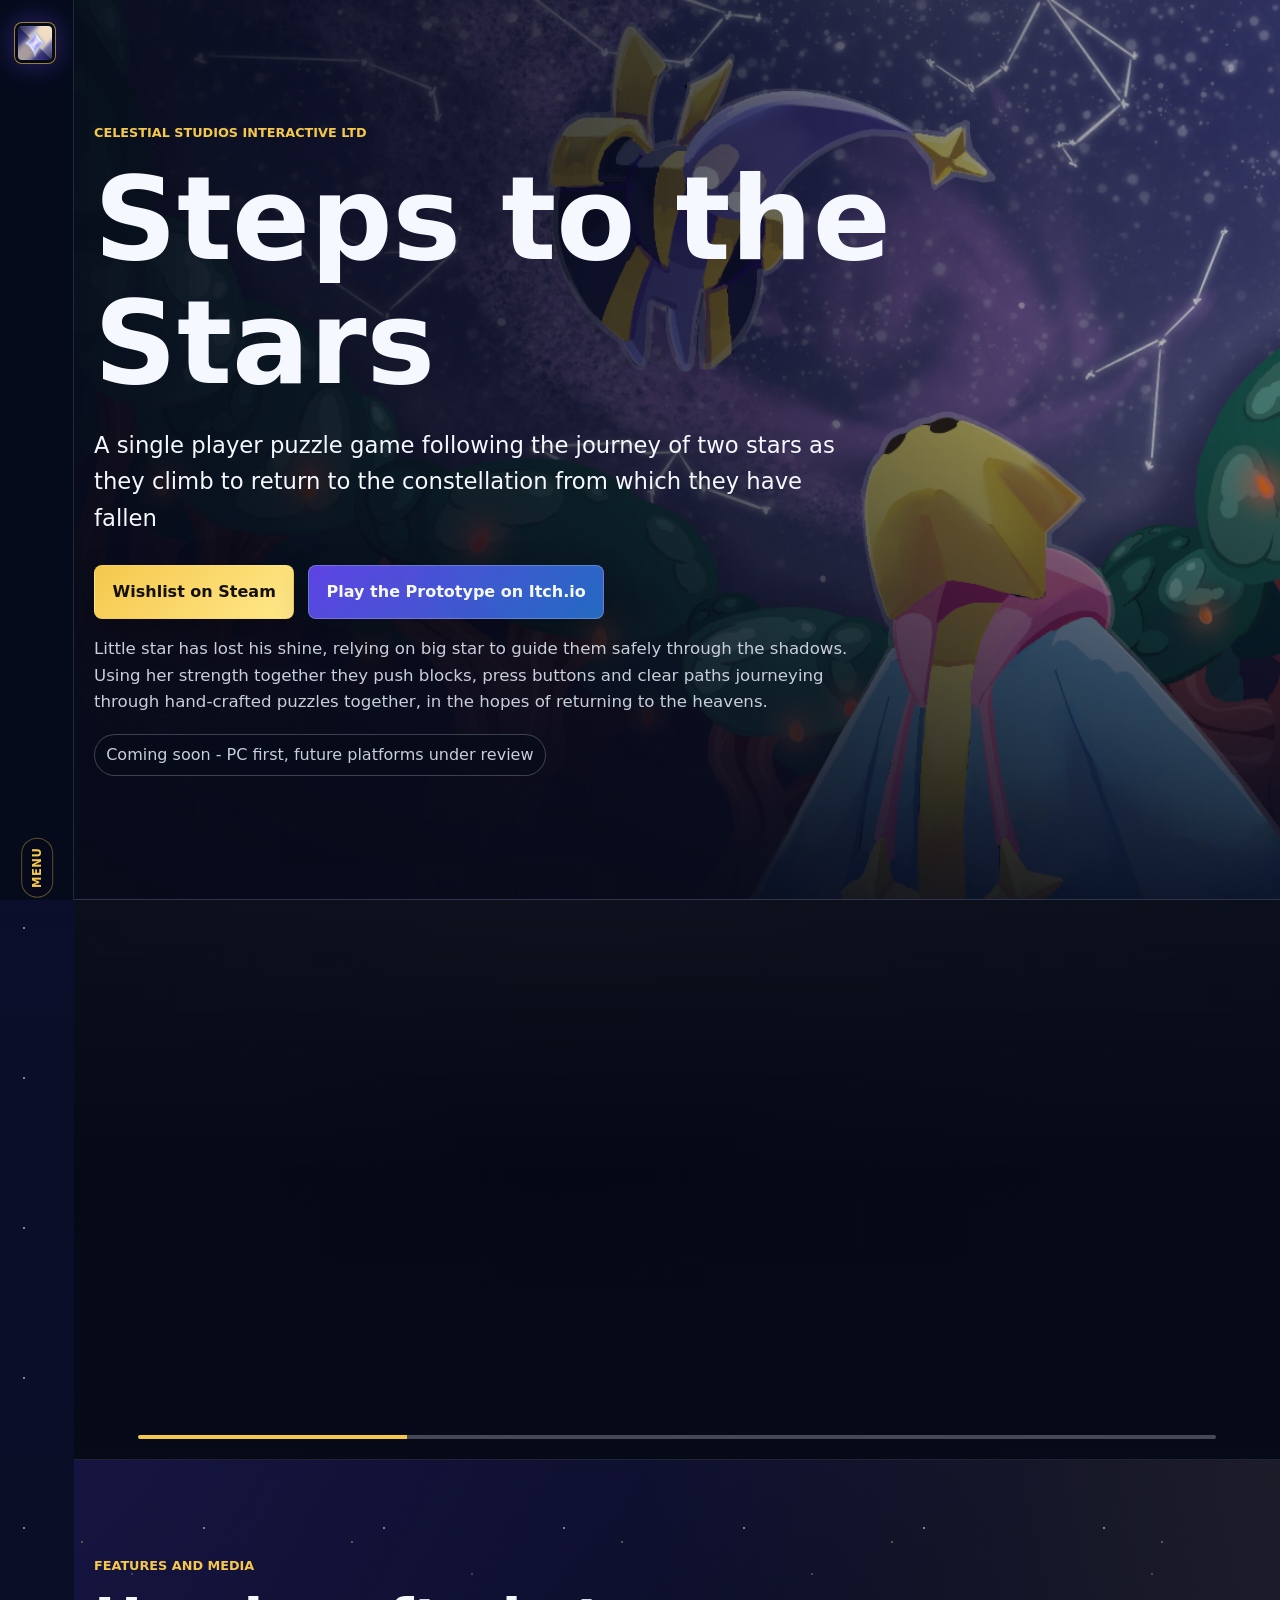
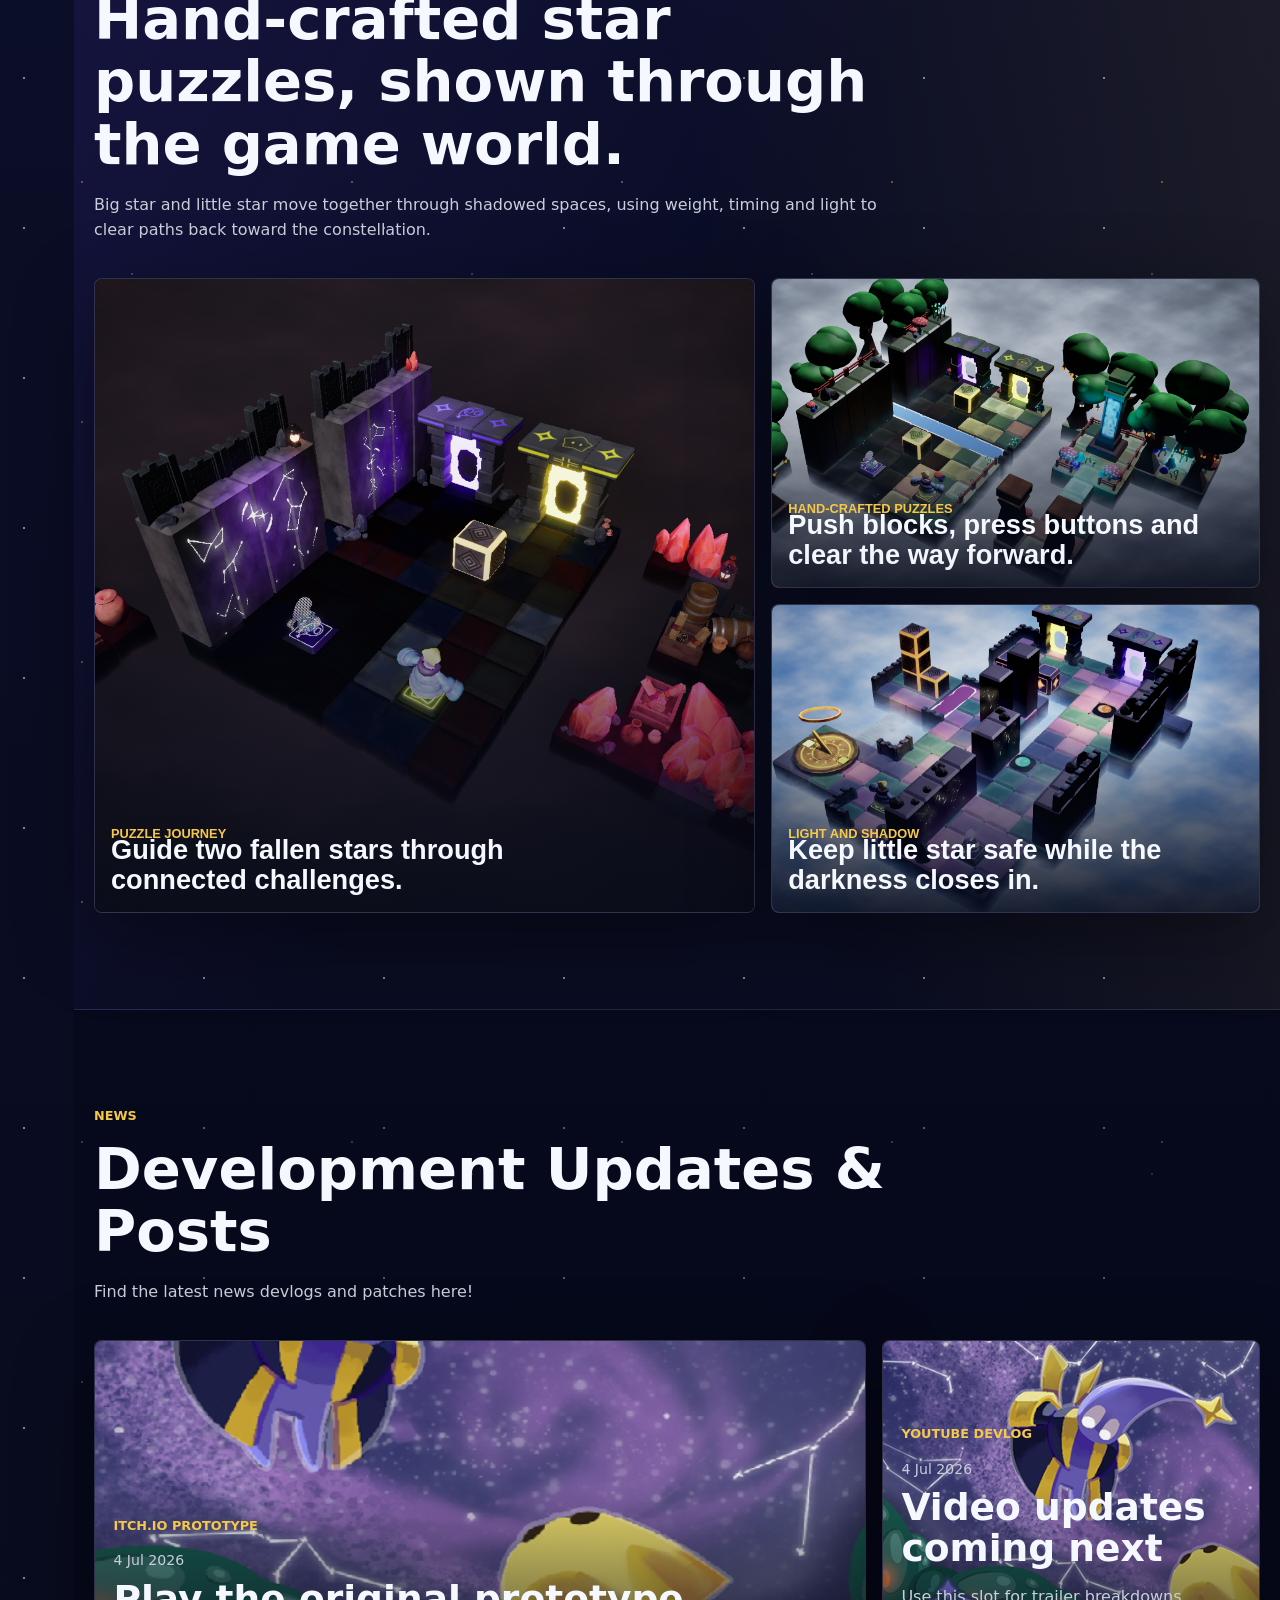
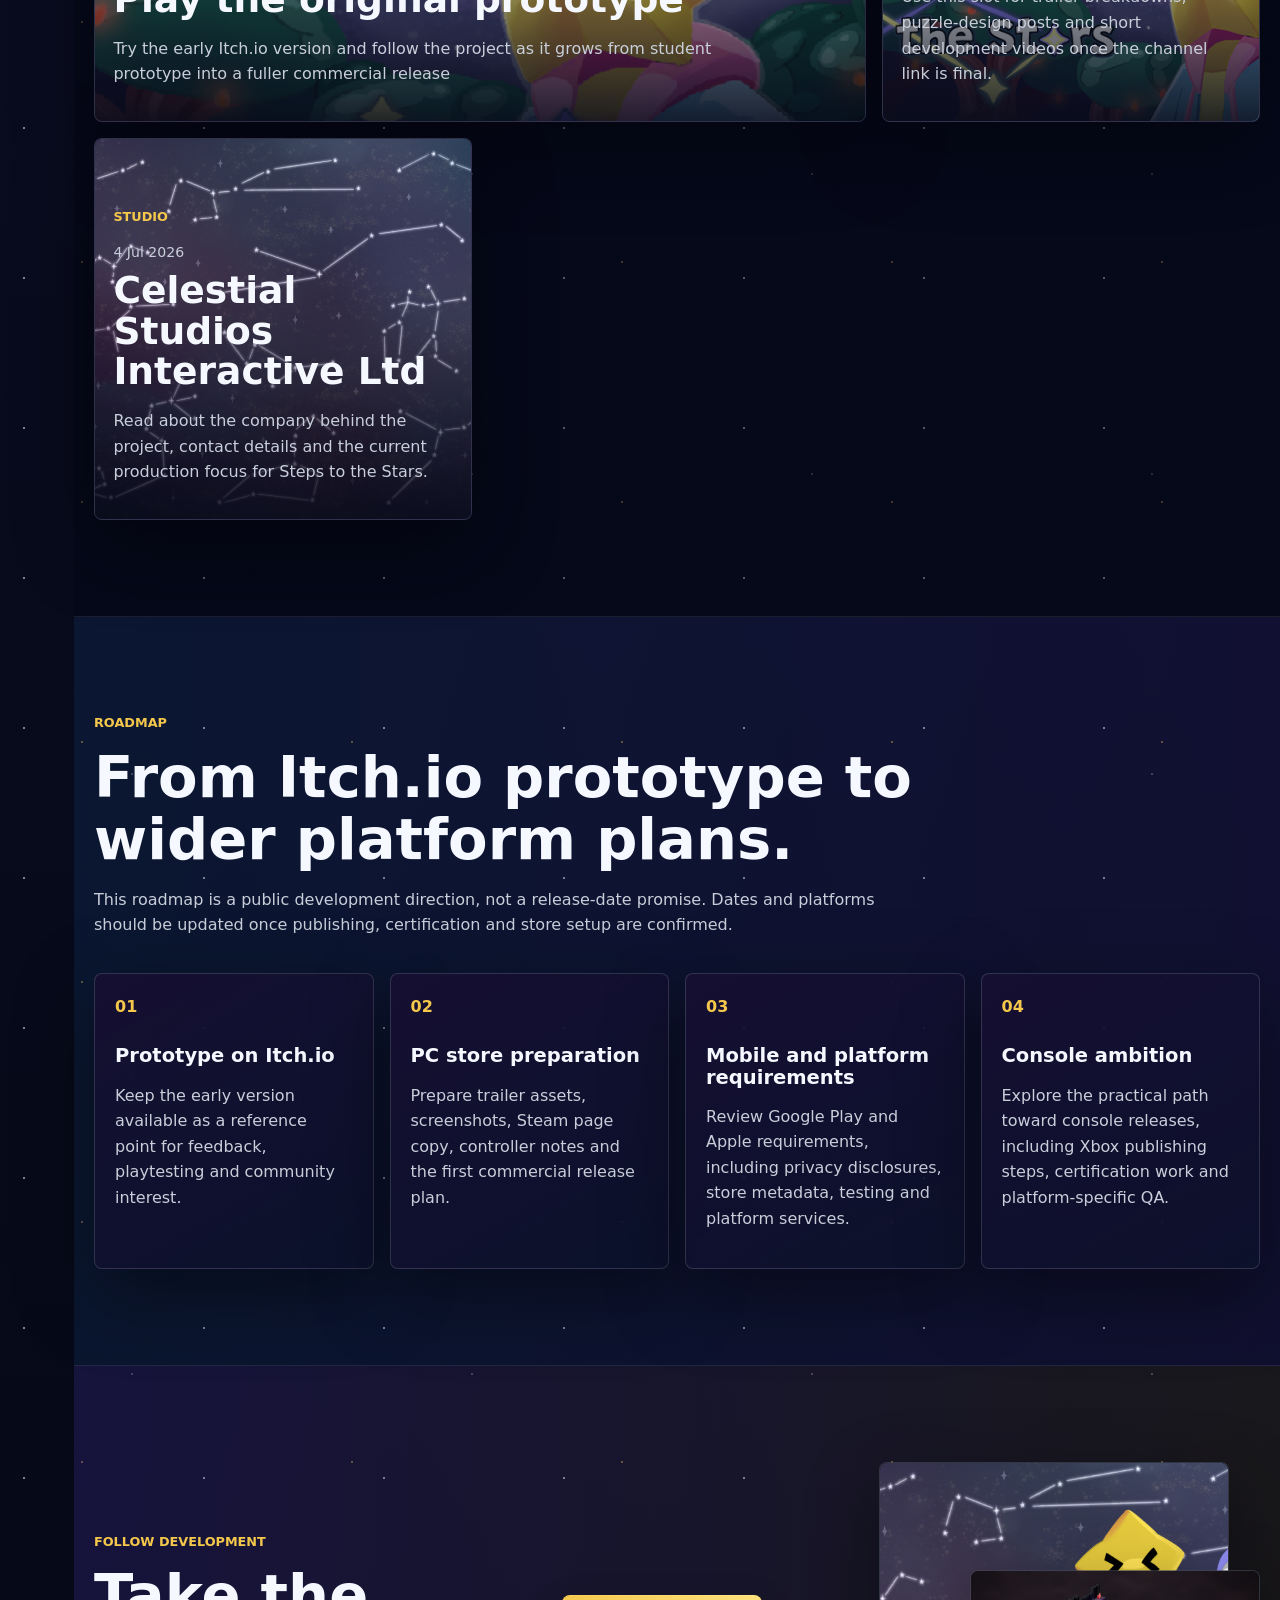
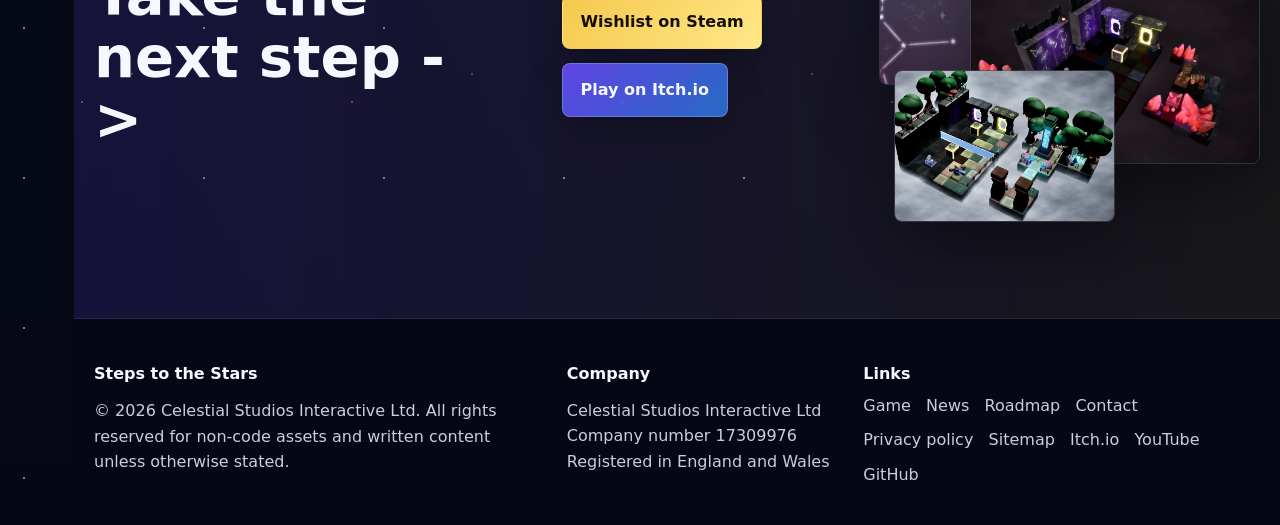
==== index.html @ 22bd2d57 "Add descriptive image alt text" ====
<!doctype html>
<html lang="en-GB">
<head>
  <meta charset="utf-8">
  <meta name="viewport" content="width=device-width, initial-scale=1">
  <title>Steps To The Stars | Official Game Website</title>
  <meta name="description" content="A single player puzzle game following the journey of two stars as they climb to return to the constellation from which they have fallen.">
  <meta name="theme-color" content="#070B1A">
  <meta name="color-scheme" content="dark">
  <meta name="darkreader-lock">
  <link rel="canonical" href="https://steps-to-the-stars.co.uk/">
  <meta property="og:title" content="Steps to the Stars">
  <meta property="og:description" content="A single player puzzle game following the journey of two stars as they climb to return to the constellation from which they have fallen.">
  <meta property="og:type" content="website">
  <meta property="og:url" content="https://steps-to-the-stars.co.uk/">
  <meta property="og:image" content="https://steps-to-the-stars.co.uk/media/Images/Header/Header-no-text.png">
  <meta name="twitter:card" content="summary_large_image">
  <link rel="icon" href="media/Images/Icon/Icon.ico" sizes="any">
  <link rel="apple-touch-icon" href="media/Images/Icon/Icon.png">
  <link rel="preload" as="image" href="media/Images/Header/Header-no-text.png">
  <link rel="stylesheet" href="css/site.css">
  <script type="application/ld+json">
  {
    "@context": "https://schema.org",
    "@type": "VideoGame",
    "name": "Steps to the Stars",
    "url": "https://steps-to-the-stars.co.uk/",
    "image": "https://steps-to-the-stars.co.uk/media/Images/Header/Header-no-text.png",
    "description": "A single player puzzle game following the journey of two stars as they climb to return to the constellation from which they have fallen.",
    "author": {
      "@type": "Organization",
      "name": "Celestial Studios Interactive Ltd",
      "url": "https://steps-to-the-stars.co.uk/studio/"
    },
    "publisher": {
      "@type": "Organization",
      "name": "Celestial Studios Interactive Ltd"
    },
    "applicationCategory": "Game",
    "genre": ["Puzzle", "Adventure"]
  }
  </script>
</head>
<body data-page="home" data-site-root="./">
  <a class="skip-link" href="#main">Skip to content</a>
  <div data-component="navbar"></div>

  <main id="main">
    <section class="hero" id="game" aria-labelledby="hero-title" data-spy-section="Game">
      <video class="hero__video" autoplay muted loop playsinline poster="media/Images/Header/Header-no-text.png" aria-hidden="true">
        <source src="media/Videos/Steps to the Stars Trailer 2.webm" type="video/webm">
        <source src="media/Videos/Steps to the Stars Trailer 2.mp4" type="video/mp4">
      </video>
      <img class="hero__fallback" src="media/Images/Header/Header-no-text.png" alt="Steps to the Stars key art showing two fallen stars climbing through a celestial world.">
      <div class="hero__shade" aria-hidden="true"></div>
      <div class="hero__content">
        <p class="eyebrow">Celestial Studios Interactive Ltd</p>
        <h1 id="hero-title">Steps to the Stars</h1>
        <p class="hero__tagline">A single player puzzle game following the journey of two stars as they climb to return to the constellation from which they have fallen</p>
        <div class="action-row" aria-label="Game platform actions">
          <!-- TODO: Replace with the final Steam store page URL. -->
          <a class="button button--primary" href="https://store.steampowered.com/" rel="noopener">Wishlist on Steam</a>
          <a class="button button--secondary" href="https://zacincz.itch.io/steps-to-the-stars" rel="noopener">Play the Prototype on Itch.io</a>
        </div>
        <p class="hero__description">Little star has lost his shine, relying on big star to guide them safely through the shadows. Using her strength together they push blocks, press buttons and clear paths journeying through hand-crafted puzzles together, in the hopes of returning to the heavens.</p>
        <p class="status-pill">Coming soon - PC first, future platforms under review</p>
      </div>
    </section>

    <section class="wide-carousel" aria-label="Steps to the Stars image carousel">
      <div class="wide-carousel__track" aria-hidden="true">
        <span><img src="media/Images/Header/StepsToThestars_Steam_Banner.png" alt=""></span>
        <span><img src="media/Images/Screenshots/HighresScreenshot00011.png" alt=""></span>
        <span><img src="media/Images/Screenshots/Screenshot 2026-05-12 200040.png" alt=""></span>
        <span><img src="media/Images/Screenshots/Screenshot 2026-05-12 200058.png" alt=""></span>
      </div>
    </section>

    <section class="section section--media" id="features-media" aria-labelledby="features-media-title" data-spy-section="Features and Media">
      <div class="section-inner">
        <div class="section-heading">
          <p class="section-kicker">Features and media</p>
          <h2 id="features-media-title">Hand-crafted star puzzles, shown through the game world.</h2>
          <p>Big star and little star move together through shadowed spaces, using weight, timing and light to clear paths back toward the constellation.</p>
        </div>

        <div class="showcase-grid">
          <button class="showcase-card showcase-card--large gallery-item" type="button" data-full="media/Images/Screenshots/HighresScreenshot00011.png" data-caption="Two stars climbing through a luminous celestial path.">
            <img src="media/Images/Screenshots/HighresScreenshot00011.png" alt="Two stars climbing through a luminous celestial path.">
            <span class="showcase-card__label">Puzzle Journey</span>
            <strong>Guide two fallen stars through connected challenges.</strong>
          </button>
          <button class="showcase-card gallery-item" type="button" data-full="media/Images/Screenshots/Screenshot 2026-05-12 200040.png" data-caption="Hand-crafted puzzle spaces built around blocks, buttons and paths.">
            <img src="media/Images/Screenshots/Screenshot 2026-05-12 200040.png" alt="A celestial puzzle space with platforms and glowing paths.">
            <span class="showcase-card__label">Hand-crafted puzzles</span>
            <strong>Push blocks, press buttons and clear the way forward.</strong>
          </button>
          <button class="showcase-card showcase-card--silver gallery-item" type="button" data-full="media/Images/Screenshots/Screenshot 2026-05-12 200058.png" data-caption="A quiet story of light, shadow and returning home.">
            <img src="media/Images/Screenshots/Screenshot 2026-05-12 200058.png" alt="A silver-blue path leading toward a distant constellation.">
            <span class="showcase-card__label">Light and shadow</span>
            <strong>Keep little star safe while the darkness closes in.</strong>
          </button>
        </div>
      </div>
    </section>

    <section class="section section--news" id="news" aria-labelledby="news-title" data-spy-section="News">
      <div class="section-inner">
        <div class="section-heading">
          <p class="section-kicker">News</p>
          <h2 id="news-title">Development Updates & Posts</h2>
          <p>Find the latest news devlogs and patches here!</p>
        </div>
        <div class="news-grid">
          <article class="news-card news-card--featured">
            <a href="https://zacincz.itch.io/steps-to-the-stars" rel="noopener">
              <img src="media/Images/Vertical/StepsToTheStars_Thumbnail_Bigger.png" alt="Steps to the Stars thumbnail artwork.">
              <span class="news-card__meta">Itch.io Prototype</span>
              <time datetime="2026-07-04">4 Jul 2026</time>
              <h3>Play the original prototype</h3>
              <p>Try the early Itch.io version and follow the project as it grows from student prototype into a fuller commercial release</p>
            </a>
          </article>
          <article class="news-card">
            <!-- TODO: Replace with the final YouTube devlog or channel URL. -->
            <a href="https://www.youtube.com/results?search_query=Steps+to+the+Stars+devlog" rel="noopener">
              <img src="media/Images/Header/StepsToThestars_Steam_Header.png" alt="Steps to the Stars header artwork for a YouTube development update.">
              <span class="news-card__meta">YouTube Devlog</span>
              <time datetime="2026-07-04">4 Jul 2026</time>
              <h3>Video updates coming next</h3>
              <p>Use this slot for trailer breakdowns, puzzle-design posts and short development videos once the channel link is final.</p>
            </a>
          </article>
          <article class="news-card">
            <a href="studio/" rel="noopener">
              <img src="media/Images/Background/Space Background With Stars.png" alt="Celestial background artwork for a studio update.">
              <span class="news-card__meta">Studio</span>
              <time datetime="2026-07-04">4 Jul 2026</time>
              <h3>Celestial Studios Interactive Ltd</h3>
              <p>Read about the company behind the project, contact details and the current production focus for Steps to the Stars.</p>
            </a>
          </article>
        </div>
      </div>
    </section>

    <section class="section section--roadmap" id="roadmap" aria-labelledby="roadmap-title" data-spy-section="Roadmap">
      <div class="section-inner">
        <div class="section-heading">
          <p class="section-kicker">Roadmap</p>
          <h2 id="roadmap-title">From Itch.io prototype to wider platform plans.</h2>
          <p>This roadmap is a public development direction, not a release-date promise. Dates and platforms should be updated once publishing, certification and store setup are confirmed.</p>
        </div>
        <ol class="roadmap">
          <li>
            <span class="roadmap__step">01</span>
            <h3>Prototype on Itch.io</h3>
            <p>Keep the early version available as a reference point for feedback, playtesting and community interest.</p>
          </li>
          <li>
            <span class="roadmap__step">02</span>
            <h3>PC store preparation</h3>
            <p>Prepare trailer assets, screenshots, Steam page copy, controller notes and the first commercial release plan.</p>
          </li>
          <li>
            <span class="roadmap__step">03</span>
            <h3>Mobile and platform requirements</h3>
            <p>Review Google Play and Apple requirements, including privacy disclosures, store metadata, testing and platform services.</p>
          </li>
          <li>
            <span class="roadmap__step">04</span>
            <h3>Console ambition</h3>
            <p>Explore the practical path toward console releases, including Xbox publishing steps, certification work and platform-specific QA.</p>
          </li>
        </ol>
      </div>
    </section>

    <section class="section final-cta" id="follow" aria-labelledby="cta-title" data-spy-section="Follow">
      <div class="section-inner final-cta__inner">
        <div>
          <p class="section-kicker">Follow development</p>
          <h2 id="cta-title">Take the next step -></h2>
        </div>
        <div class="action-row">
          <!-- TODO: Replace with final Steam URL. -->
          <a class="button button--primary" href="https://store.steampowered.com/" rel="noopener">Wishlist on Steam</a>
          <a class="button button--secondary" href="https://zacincz.itch.io/steps-to-the-stars" rel="noopener">Play on Itch.io</a>
        </div>
        <div class="follow-float-gallery" aria-hidden="true">
          <span><img src="media/Images/Header/StepsToThestars_Steam_Banner.png" alt=""></span>
          <span><img src="media/Images/Screenshots/HighresScreenshot00011.png" alt=""></span>
          <span><img src="media/Images/Screenshots/Screenshot 2026-05-12 200040.png" alt=""></span>
        </div>
      </div>
    </section>
  </main>

  <dialog class="lightbox" id="media-lightbox" aria-labelledby="lightbox-title">
    <button class="lightbox__close" type="button" aria-label="Close media preview">Close</button>
    <img src="media/Images/Screenshots/HighresScreenshot00011.png" alt="Steps to the Stars media preview." id="lightbox-image">
    <p id="lightbox-title"></p>
  </dialog>

  <div data-component="footer"></div>
  <script src="js/navbar-loader.js" defer></script>
  <script src="js/site.js" defer></script>
</body>
</html>
---- css/site.css ----
:root {
  --space: #070B1A;
  --indigo: #171033;
  --purple: #6C4BFF;
  --blue: #2D8CFF;
  --gold: #F5C84C;
  --silver: #C8CEDA;
  --white: #F6F8FF;
  --muted: #AAB4CE;
  --panel: rgba(13, 18, 42, 0.88);
  --panel-strong: rgba(21, 16, 51, 0.96);
  --line: rgba(200, 206, 218, 0.2);
  --shadow: 0 24px 80px rgba(0, 0, 0, 0.42);
  --max-width: 1180px;
  --nav-width: 74px;
  --nav-expanded-width: 236px;
  --nav-height: 72px;
}

* {
  box-sizing: border-box;
}

html {
  color-scheme: dark;
  scroll-behavior: smooth;
  scroll-padding-top: 32px;
}

body {
  margin: 0;
  min-width: 320px;
  background:
    radial-gradient(circle at 24px 28px, rgba(246, 248, 255, 0.5) 0 1px, transparent 1.4px) 0 0 / 180px 150px,
    radial-gradient(circle at 82px 102px, rgba(245, 200, 76, 0.38) 0 1px, transparent 1.5px) 0 0 / 270px 240px,
    radial-gradient(circle at 132px 74px, rgba(200, 206, 218, 0.28) 0 1px, transparent 1.4px) 0 0 / 340px 300px,
    linear-gradient(180deg, #0B0F2F 0%, #0A0D22 46%, #050814 100%);
  color: var(--white);
  font-family: system-ui, -apple-system, BlinkMacSystemFont, "Segoe UI", sans-serif;
  line-height: 1.6;
  overflow-x: hidden;
}

body::before {
  content: "";
  position: fixed;
  inset: 0;
  pointer-events: none;
  background:
    radial-gradient(circle at 12% 16%, rgba(246, 248, 255, 0.34) 0 1px, transparent 1.6px),
    radial-gradient(circle at 31% 37%, rgba(245, 200, 76, 0.24) 0 1px, transparent 1.6px),
    radial-gradient(circle at 58% 24%, rgba(200, 206, 218, 0.28) 0 1px, transparent 1.7px),
    radial-gradient(circle at 84% 18%, rgba(246, 248, 255, 0.25) 0 1px, transparent 1.6px),
    radial-gradient(circle at 18% 72%, rgba(200, 206, 218, 0.22) 0 1px, transparent 1.6px),
    radial-gradient(circle at 72% 78%, rgba(245, 200, 76, 0.2) 0 1px, transparent 1.6px);
  opacity: 0.9;
  z-index: -2;
}

img,
video {
  max-width: 100%;
  display: block;
}

a {
  color: inherit;
}

a:hover {
  color: var(--gold);
}

:focus-visible {
  outline: 3px solid var(--gold);
  outline-offset: 4px;
}

.visually-hidden {
  position: absolute;
  width: 1px;
  height: 1px;
  padding: 0;
  margin: -1px;
  overflow: hidden;
  clip: rect(0, 0, 0, 0);
  white-space: nowrap;
  border: 0;
}

.skip-link {
  position: fixed;
  top: 12px;
  left: 12px;
  z-index: 1000;
  padding: 0.75rem 1rem;
  background: var(--gold);
  color: #161007;
  border-radius: 6px;
  font-weight: 800;
  transform: translateY(-140%);
}

.skip-link:focus {
  transform: translateY(0);
}

main,
.site-footer {
  margin-left: var(--nav-width);
}

.section-inner {
  width: min(100% - 40px, var(--max-width));
  margin: 0 auto;
}

.site-header {
  position: fixed;
  inset: 0 auto 0 0;
  z-index: 900;
  width: var(--nav-width);
  border-right: 1px solid rgba(200, 206, 218, 0.15);
  background: rgba(7, 11, 26, 0.84);
  backdrop-filter: blur(18px);
  overflow: hidden;
  transition: width 220ms ease, background 220ms ease, box-shadow 220ms ease;
}

.site-header:hover,
.site-header:focus-within {
  width: var(--nav-expanded-width);
  background: rgba(7, 11, 26, 0.94);
  box-shadow: 18px 0 70px rgba(0, 0, 0, 0.32);
}

.site-header::after {
  content: "Menu";
  position: absolute;
  left: 50%;
  bottom: 1rem;
  padding: 0.35rem 0.55rem;
  border: 1px solid rgba(245, 200, 76, 0.36);
  border-radius: 999px;
  color: var(--gold);
  background: rgba(7, 11, 26, 0.7);
  font-size: 0.72rem;
  font-weight: 850;
  letter-spacing: 0.04em;
  text-transform: uppercase;
  transform: translateX(-50%) rotate(-90deg);
  transform-origin: center;
  transition: opacity 160ms ease;
}

.site-header:hover::after,
.site-header:focus-within::after {
  opacity: 0;
}

.nav-shell {
  min-height: 100%;
  padding: 1.15rem 0.9rem;
  display: flex;
  flex-direction: column;
  gap: 1.4rem;
}

.brand {
  display: inline-flex;
  align-items: center;
  gap: 0.7rem;
  width: calc(var(--nav-expanded-width) - 1.8rem);
  color: var(--white);
  text-decoration: none;
}

.brand:hover {
  color: var(--white);
}

.brand strong,
.footer-brand {
  display: block;
  font-size: 1rem;
  line-height: 1.1;
}

.brand small {
  display: block;
  color: var(--silver);
  font-size: 0.76rem;
  line-height: 1.2;
}

.brand > span {
  opacity: 0;
  transform: translateX(-6px);
  transition: opacity 180ms ease, transform 180ms ease;
}

.site-header:hover .brand > span,
.site-header:focus-within .brand > span {
  opacity: 1;
  transform: translateX(0);
}

.brand-mark {
  width: 42px;
  height: 42px;
  flex: 0 0 auto;
  padding: 3px;
  border: 1px solid rgba(245, 200, 76, 0.62);
  border-radius: 8px;
  object-fit: contain;
  background: rgba(7, 11, 26, 0.64);
  box-shadow: 0 0 26px rgba(108, 75, 255, 0.38);
}
.nav-panel {
  flex: 1;
  display: flex;
  flex-direction: column;
  justify-content: space-between;
  gap: 1.2rem;
  width: calc(var(--nav-expanded-width) - 1.8rem);
  opacity: 0;
  pointer-events: none;
  transform: translateX(-8px);
  transition: opacity 180ms ease, transform 180ms ease;
}

.site-header:hover .nav-panel,
.site-header:focus-within .nav-panel {
  opacity: 1;
  pointer-events: auto;
  transform: translateX(0);
}

.nav-links,
.footer-links {
  list-style: none;
  padding: 0;
  margin: 0;
}

.nav-links {
  display: grid;
  gap: 0.25rem;
}

.nav-links a,
.social-link {
  display: inline-flex;
  align-items: center;
  min-height: 40px;
  color: var(--silver);
  text-decoration: none;
  border: 1px solid transparent;
  border-radius: 8px;
}

.nav-links a {
  width: 100%;
  justify-content: flex-start;
  padding: 0.55rem 0.65rem;
  font-size: 0.92rem;
}

.nav-links a:hover,
.nav-links a[aria-current="page"],
.nav-links a[aria-current="location"] {
  color: var(--white);
  border-color: rgba(245, 200, 76, 0.34);
  background: rgba(245, 200, 76, 0.08);
}

.social-links {
  display: grid;
  gap: 0.45rem;
}

.social-link {
  width: 100%;
  min-height: 38px;
  padding: 0.48rem 0.65rem;
  justify-content: center;
  font-size: 0.82rem;
  font-weight: 800;
  letter-spacing: 0.02em;
  background: rgba(200, 206, 218, 0.08);
}

.social-link:hover {
  color: #161007;
  background: var(--gold);
}

.nav-toggle {
  display: none;
  margin-left: auto;
  width: 44px;
  height: 44px;
  border: 1px solid rgba(200, 206, 218, 0.22);
  border-radius: 8px;
  background: rgba(200, 206, 218, 0.08);
  color: var(--white);
}

.nav-toggle__bar {
  display: block;
  width: 20px;
  height: 2px;
  margin: 4px auto;
  background: currentColor;
}

.hero {
  position: relative;
  min-height: 100svh;
  display: grid;
  align-items: center;
  padding: 80px 0;
  overflow: hidden;
  border-bottom: 1px solid var(--line);
}

.hero__video,
.hero__fallback,
.hero__shade {
  position: absolute;
  inset: 0;
  width: 100%;
  height: 100%;
}

.hero__video,
.hero__fallback {
  object-fit: cover;
  object-position: center;
}

.hero__video {
  z-index: -3;
}

.hero__fallback {
  z-index: -4;
  transition: opacity 240ms ease;
}

.hero__video.is-unavailable {
  display: none;
}

.hero__video.is-ready + .hero__fallback {
  opacity: 0;
}

.hero__video.is-unavailable + .hero__fallback {
  z-index: -3;
}

.hero__shade {
  z-index: -1;
  background:
    linear-gradient(90deg, rgba(7, 11, 26, 0.94) 0%, rgba(7, 11, 26, 0.72) 45%, rgba(7, 11, 26, 0.22) 100%),
    linear-gradient(0deg, rgba(7, 11, 26, 0.84), transparent 52%);
}

.wide-carousel {
  position: relative;
  height: clamp(260px, 48vw, 560px);
  overflow: hidden;
  border-bottom: 1px solid rgba(200, 206, 218, 0.14);
  background: #050814;
}

.wide-carousel__track,
.wide-carousel__track span,
.wide-carousel__track img {
  position: absolute;
  inset: 0;
  width: 100%;
  height: 100%;
}

.wide-carousel__track span {
  opacity: 0;
  transform: scale(1.04);
  animation: galleryRotate 24s ease-in-out infinite;
}

.wide-carousel__track span:nth-child(1) {
  animation-delay: 0s;
}

.wide-carousel__track span:nth-child(2) {
  animation-delay: -6s;
}

.wide-carousel__track span:nth-child(3) {
  animation-delay: -12s;
}

.wide-carousel__track span:nth-child(4) {
  animation-delay: -18s;
}

.wide-carousel__track img {
  object-fit: cover;
}

.wide-carousel__track::before,
.wide-carousel__track::after {
  content: "";
  position: absolute;
  pointer-events: none;
  z-index: 2;
}

.wide-carousel__track::before {
  inset: 0;
  background:
    linear-gradient(90deg, rgba(7, 11, 26, 0.42), transparent 40%, rgba(7, 11, 26, 0.36)),
    linear-gradient(0deg, rgba(7, 11, 26, 0.6), transparent 50%, rgba(246, 248, 255, 0.04));
}

.wide-carousel__track::after {
  left: clamp(1rem, 5vw, 4rem);
  right: clamp(1rem, 5vw, 4rem);
  bottom: 1.25rem;
  height: 4px;
  border-radius: 999px;
  background:
    linear-gradient(90deg, var(--gold) 0 25%, rgba(200, 206, 218, 0.32) 25% 100%);
  animation: galleryProgress 24s steps(4, end) infinite;
}

@keyframes galleryRotate {
  0% {
    opacity: 0;
    transform: scale(1.04);
  }

  8%,
  25% {
    opacity: 0.82;
    transform: scale(1);
  }

  33%,
  100% {
    opacity: 0;
    transform: scale(1.04);
  }
}

@keyframes galleryProgress {
  0% {
    background: linear-gradient(90deg, var(--gold) 0 25%, rgba(200, 206, 218, 0.32) 25% 100%);
  }

  25% {
    background: linear-gradient(90deg, rgba(200, 206, 218, 0.32) 0 25%, var(--gold) 25% 50%, rgba(200, 206, 218, 0.32) 50% 100%);
  }

  50% {
    background: linear-gradient(90deg, rgba(200, 206, 218, 0.32) 0 50%, var(--gold) 50% 75%, rgba(200, 206, 218, 0.32) 75% 100%);
  }

  75%,
  100% {
    background: linear-gradient(90deg, rgba(200, 206, 218, 0.32) 0 75%, var(--gold) 75% 100%);
  }
}
.hero__content {
  width: min(100% - 40px, var(--max-width));
  margin: 0 auto;
  position: relative;
  z-index: 1;
}

.eyebrow,
.section-kicker,
.news-card__meta {
  margin: 0 0 0.8rem;
  color: var(--gold);
  font-weight: 800;
  text-transform: uppercase;
  font-size: 0.8rem;
}

h1,
h2,
h3,
p {
  overflow-wrap: anywhere;
}

h1,
h2,
h3 {
  margin: 0;
  line-height: 1.08;
}

h1 {
  max-width: 820px;
  font-size: clamp(3.2rem, 10vw, 7.2rem);
}

h2 {
  font-size: clamp(2rem, 4.6vw, 3.6rem);
}

h3 {
  font-size: 1.22rem;
}

.hero__tagline {
  max-width: 760px;
  margin: 1.35rem 0 0;
  color: var(--white);
  font-size: clamp(1.08rem, 2vw, 1.42rem);
}

.hero__description {
  max-width: 760px;
  margin: 1.1rem 0 0;
  color: var(--silver);
  font-size: 1.04rem;
}

.action-row {
  display: flex;
  flex-wrap: wrap;
  gap: 0.85rem;
  margin-top: 1.8rem;
}

.button {
  display: inline-flex;
  align-items: center;
  justify-content: center;
  min-height: 48px;
  padding: 0.82rem 1.1rem;
  border: 1px solid transparent;
  border-radius: 8px;
  text-decoration: none;
  font-weight: 850;
  box-shadow: 0 14px 36px rgba(0, 0, 0, 0.24);
}

.button--primary {
  color: #151006;
  background: linear-gradient(135deg, var(--gold), #ffe889);
}

.button--secondary {
  color: var(--white);
  border-color: rgba(200, 206, 218, 0.3);
  background: linear-gradient(135deg, rgba(108, 75, 255, 0.88), rgba(45, 140, 255, 0.72));
}

.button:hover {
  transform: translateY(-2px);
}

.button--primary:hover {
  color: var(--purple);
}

.status-pill {
  display: inline-flex;
  margin: 1.1rem 0 0;
  padding: 0.45rem 0.7rem;
  border: 1px solid rgba(200, 206, 218, 0.28);
  border-radius: 999px;
  color: var(--silver);
  background: rgba(7, 11, 26, 0.64);
}

.section {
  padding: 96px 0;
  border-bottom: 1px solid rgba(200, 206, 218, 0.11);
}

.section--media {
  background:
    linear-gradient(120deg, rgba(108, 75, 255, 0.12), transparent 50%),
    linear-gradient(260deg, rgba(245, 200, 76, 0.08), transparent 46%);
}

.section--news {
  background: rgba(5, 8, 20, 0.35);
}

.section--roadmap {
  background: linear-gradient(90deg, rgba(45, 140, 255, 0.1), rgba(108, 75, 255, 0.1));
}

.split-layout,
.contact-grid,
.final-cta__inner {
  display: grid;
  grid-template-columns: minmax(0, 0.9fr) minmax(280px, 1.1fr);
  gap: clamp(2rem, 6vw, 5rem);
  align-items: start;
}

.prose,
.policy-content,
.statement-block p {
  color: var(--silver);
  font-size: 1.04rem;
}

.section-heading {
  max-width: 820px;
  margin-bottom: 2.2rem;
}

.section-heading p:not(.section-kicker) {
  color: var(--silver);
}

.showcase-grid {
  display: grid;
  grid-template-columns: minmax(0, 1.15fr) minmax(260px, 0.85fr);
  grid-auto-rows: minmax(250px, 1fr);
  gap: 1rem;
}

.showcase-card,
.news-card,
.contact-panel,
.policy-note,
.roadmap li {
  position: relative;
  border: 1px solid rgba(200, 206, 218, 0.18);
  border-radius: 8px;
  background: linear-gradient(150deg, rgba(23, 16, 51, 0.94), rgba(12, 18, 43, 0.88));
  box-shadow: var(--shadow);
}

.showcase-card {
  min-height: 250px;
  padding: 0;
  overflow: hidden;
  color: var(--white);
  cursor: pointer;
  text-align: left;
  transform: translateY(16px);
  opacity: 0;
  transition: transform 420ms ease, opacity 420ms ease, border-color 220ms ease;
}

.showcase-card--large {
  grid-row: span 2;
}

.showcase-card img {
  width: 100%;
  height: 100%;
  min-height: 250px;
  object-fit: cover;
}

.showcase-card--silver img {
  object-position: 74% center;
  filter: saturate(0.8) contrast(1.1);
}

.showcase-card::after,
.news-card a::after {
  content: "";
  position: absolute;
  inset: 0;
  background: linear-gradient(0deg, rgba(7, 11, 26, 0.88), rgba(7, 11, 26, 0.04) 62%);
  pointer-events: none;
}

.showcase-card__label,
.showcase-card strong {
  position: absolute;
  z-index: 1;
  left: 1rem;
  right: 1rem;
}

.showcase-card__label {
  bottom: 4.4rem;
  color: var(--gold);
  font-size: 0.8rem;
  font-weight: 850;
  text-transform: uppercase;
}

.showcase-card strong {
  bottom: 1rem;
  max-width: 520px;
  font-size: clamp(1.15rem, 2.2vw, 1.7rem);
  line-height: 1.12;
}

.showcase-card:hover {
  border-color: rgba(245, 200, 76, 0.54);
}

.news-grid {
  display: grid;
  grid-template-columns: repeat(3, minmax(0, 1fr));
  gap: 1rem;
}

.news-card {
  min-height: 380px;
  overflow: hidden;
  transform: translateY(16px);
  opacity: 0;
  transition: transform 420ms ease, opacity 420ms ease, border-color 220ms ease;
}

.news-card--featured {
  grid-column: span 2;
}

.news-card a {
  position: relative;
  min-height: inherit;
  display: grid;
  align-content: end;
  padding: 1.15rem;
  color: var(--white);
  text-decoration: none;
}

.news-card img {
  position: absolute;
  inset: 0;
  width: 100%;
  height: 100%;
  object-fit: cover;
}

.news-card time,
.news-card h3,
.news-card p,
.news-card__meta {
  position: relative;
  z-index: 1;
}

.news-card time {
  color: var(--silver);
  font-size: 0.88rem;
}

.news-card h3 {
  margin-top: 0.45rem;
  font-size: clamp(1.45rem, 3vw, 2.35rem);
}

.news-card p {
  max-width: 620px;
  color: var(--silver);
}

.news-card:hover {
  border-color: rgba(245, 200, 76, 0.54);
}

.roadmap {
  display: grid;
  grid-template-columns: repeat(4, minmax(0, 1fr));
  gap: 1rem;
  list-style: none;
  padding: 0;
  margin: 0;
}

.roadmap li {
  min-height: 260px;
  padding: 1.25rem;
  transform: translateY(16px);
  opacity: 0;
  transition: transform 420ms ease, opacity 420ms ease;
}

.roadmap__step {
  display: inline-flex;
  margin-bottom: 1.6rem;
  color: var(--gold);
  font-weight: 900;
}

.roadmap p {
  color: var(--silver);
}

.follow-float-gallery {
  position: relative;
  min-height: 360px;
}

.follow-float-gallery span {
  position: absolute;
  overflow: hidden;
  border: 1px solid rgba(200, 206, 218, 0.2);
  border-radius: 8px;
  background: rgba(7, 11, 26, 0.58);
  box-shadow: 0 24px 70px rgba(0, 0, 0, 0.36);
  animation: galleryDrift 18s ease-in-out infinite;
}

.follow-float-gallery span:nth-child(1) {
  inset: 0 8% 38% 0;
}

.follow-float-gallery span:nth-child(2) {
  inset: 30% 0 16% 24%;
  animation-delay: -6s;
}

.follow-float-gallery span:nth-child(3) {
  inset: 58% 38% 0 4%;
  animation-delay: -12s;
}

.follow-float-gallery img {
  width: 100%;
  height: 100%;
  object-fit: cover;
}

.follow-float-gallery span:nth-child(2) img {
  object-position: 66% center;
}

.follow-float-gallery span:nth-child(3) img {
  object-position: 78% center;
  filter: saturate(0.78) contrast(1.08);
}

@keyframes galleryDrift {
  0%,
  100% {
    transform: translate3d(0, 0, 0);
  }

  50% {
    transform: translate3d(0, -18px, 0);
  }
}

.showcase-card.is-visible,
.news-card.is-visible,
.roadmap li.is-visible {
  transform: translateY(0);
  opacity: 1;
}

.contact-panel,
.policy-note {
  padding: 1.35rem;
}

.contact-email {
  display: inline-flex;
  margin-bottom: 0.8rem;
  color: var(--gold);
  font-size: 1.35rem;
  font-weight: 900;
  overflow-wrap: anywhere;
}

.link-list {
  display: flex;
  flex-wrap: wrap;
  gap: 0.7rem;
  margin-top: 1.2rem;
}

.link-list a {
  padding: 0.55rem 0.75rem;
  border: 1px solid rgba(200, 206, 218, 0.24);
  border-radius: 8px;
  text-decoration: none;
  color: var(--silver);
}

.statement-block {
  max-width: 980px;
}

.page-hero {
  padding: 96px 0 78px;
  border-bottom: 1px solid var(--line);
  background:
    linear-gradient(120deg, rgba(108, 75, 255, 0.22), transparent 46%),
    linear-gradient(210deg, rgba(45, 140, 255, 0.18), transparent 48%);
}

.page-hero__inner {
  max-width: 920px;
}

.page-hero p {
  max-width: 760px;
  color: var(--silver);
  font-size: 1.1rem;
}

.page-hero--privacy {
  background:
    linear-gradient(120deg, rgba(245, 200, 76, 0.14), transparent 45%),
    linear-gradient(210deg, rgba(108, 75, 255, 0.24), transparent 52%);
}

.policy-layout {
  display: grid;
  grid-template-columns: minmax(240px, 320px) minmax(0, 1fr);
  gap: 2rem;
}

.policy-note {
  position: sticky;
  top: 24px;
  align-self: start;
}

.policy-content {
  display: grid;
  gap: 1.5rem;
}

.policy-content section {
  padding-bottom: 1.5rem;
  border-bottom: 1px solid rgba(200, 206, 218, 0.16);
}

.policy-content h2 {
  margin-bottom: 0.75rem;
  font-size: 1.45rem;
}

.policy-content a {
  color: var(--gold);
}

.final-cta {
  background: linear-gradient(90deg, rgba(108, 75, 255, 0.16), rgba(245, 200, 76, 0.08));
}

.final-cta__inner {
  grid-template-columns: minmax(0, 0.8fr) minmax(240px, 0.42fr) minmax(300px, 0.78fr);
  align-items: center;
}

.site-footer {
  padding: 46px 0 34px;
  background: #050814;
  color: var(--silver);
}

.footer-grid {
  display: grid;
  grid-template-columns: minmax(0, 1fr) minmax(220px, 0.6fr) minmax(300px, 0.9fr);
  gap: 2rem;
  align-items: start;
}

.footer-brand {
  color: var(--white);
  font-weight: 900;
  text-decoration: none;
}

.site-footer h2 {
  margin-bottom: 0.7rem;
  color: var(--white);
  font-size: 1rem;
}

.footer-links {
  display: flex;
  flex-wrap: wrap;
  gap: 0.55rem 0.95rem;
}

.footer-links a {
  color: var(--silver);
  text-decoration: none;
}

.lightbox {
  width: min(100% - 32px, 980px);
  padding: 0;
  border: 1px solid rgba(245, 200, 76, 0.42);
  border-radius: 8px;
  background: #070B1A;
  color: var(--white);
  box-shadow: var(--shadow);
}

.lightbox::backdrop {
  background: rgba(0, 0, 0, 0.76);
}

.lightbox img {
  width: 100%;
  max-height: 76vh;
  object-fit: contain;
  background: #000;
}

.lightbox p {
  margin: 0;
  padding: 1rem;
  color: var(--silver);
}

.lightbox__close {
  position: absolute;
  top: 0.75rem;
  right: 0.75rem;
  z-index: 2;
  padding: 0.55rem 0.7rem;
  border: 1px solid rgba(200, 206, 218, 0.28);
  border-radius: 8px;
  background: rgba(7, 11, 26, 0.84);
  color: var(--white);
  cursor: pointer;
}

@media (max-width: 1120px) {
  :root {
    --nav-width: 0px;
  }

  html {
    scroll-padding-top: calc(var(--nav-height) + 22px);
  }

  main,
  .site-footer {
    margin-left: 0;
  }

  .site-header {
    inset: 0 0 auto;
    width: auto;
    min-height: var(--nav-height);
    border-right: 0;
    border-bottom: 1px solid rgba(200, 206, 218, 0.15);
    overflow: visible;
  }

  .site-header:hover,
  .site-header:focus-within {
    width: auto;
    box-shadow: none;
  }

  .site-header::after {
    display: none;
  }

  .nav-shell {
    min-height: var(--nav-height);
    width: min(100% - 24px, 1280px);
    margin: 0 auto;
    padding: 0;
    flex-direction: row;
    align-items: center;
    gap: 1rem;
  }

  .brand > span {
    opacity: 1;
    transform: none;
  }

  .nav-toggle {
    display: inline-block;
  }

  .nav-panel {
    position: fixed;
    top: var(--nav-height);
    left: 12px;
    right: 12px;
    display: grid;
    gap: 1rem;
    padding: 1rem;
    border: 1px solid rgba(200, 206, 218, 0.2);
    border-radius: 8px;
    background: rgba(7, 11, 26, 0.96);
    box-shadow: var(--shadow);
    transform: translateY(-14px);
    opacity: 0;
    pointer-events: none;
    transition: transform 200ms ease, opacity 200ms ease;
    width: auto;
  }

  .site-header.is-open .nav-panel {
    transform: translateY(0);
    opacity: 1;
    pointer-events: auto;
  }

  .site-header:not(.is-open) .nav-panel {
    transform: translateY(-14px);
    opacity: 0;
    pointer-events: none;
  }

  .nav-links {
    display: grid;
    gap: 0.25rem;
  }

  .social-links {
    grid-template-columns: 1fr;
  }

  .hero {
    min-height: 88svh;
    padding: calc(var(--nav-height) + 48px) 0 64px;
  }

  .split-layout,
  .contact-grid,
  .final-cta__inner,
  .policy-layout {
    grid-template-columns: 1fr;
  }

  .roadmap,
  .footer-grid {
    grid-template-columns: 1fr 1fr;
  }

  .policy-note {
    position: static;
  }

  .follow-float-gallery {
    min-height: 420px;
  }
}

@media (max-width: 780px) {
  .section-inner,
  .hero__content {
    width: min(100% - 24px, var(--max-width));
  }

  .hero {
    min-height: 86svh;
  }

  .hero__shade {
    background:
      linear-gradient(90deg, rgba(7, 11, 26, 0.94), rgba(7, 11, 26, 0.72)),
      linear-gradient(0deg, rgba(7, 11, 26, 0.72), transparent 50%);
  }

  .wide-carousel {
    height: 300px;
  }

  .follow-float-gallery {
    min-height: 360px;
  }

  .follow-float-gallery span:nth-child(1) {
    inset: 0 8% 46% 0;
  }

  .follow-float-gallery span:nth-child(2) {
    inset: 28% 0 20% 18%;
  }

  .follow-float-gallery span:nth-child(3) {
    inset: 60% 32% 0 2%;
  }

  h1 {
    font-size: 3rem;
  }

  h2 {
    font-size: 2rem;
  }

  .section {
    padding: 66px 0;
  }

  .action-row,
  .button {
    width: 100%;
  }

  .showcase-grid,
  .news-grid,
  .roadmap,
  .footer-grid {
    grid-template-columns: 1fr;
  }

  .showcase-card--large,
  .news-card--featured {
    grid-column: auto;
    grid-row: auto;
  }

  .news-card,
  .news-card a {
    min-height: 330px;
  }

  .contact-email {
    font-size: 1.08rem;
  }
}

@media (max-width: 520px) {
  :root {
    --nav-height: 70px;
  }

  .brand small {
    display: none;
  }

  .brand strong {
    max-width: 190px;
  }

  .social-links {
    grid-template-columns: 1fr;
  }
}

@media (prefers-reduced-motion: reduce) {
  *,
  *::before,
  *::after {
    scroll-behavior: auto !important;
    transition-duration: 0.001ms !important;
    animation-duration: 0.001ms !important;
    animation-iteration-count: 1 !important;
  }

  .wide-carousel__track span {
    animation: none !important;
    opacity: 0;
    transform: scale(1);
  }

  .wide-carousel__track span:first-child {
    opacity: 1;
  }

  .wide-carousel__track::after {
    animation: none !important;
  }

  .follow-float-gallery span {
    animation: none !important;
  }
}
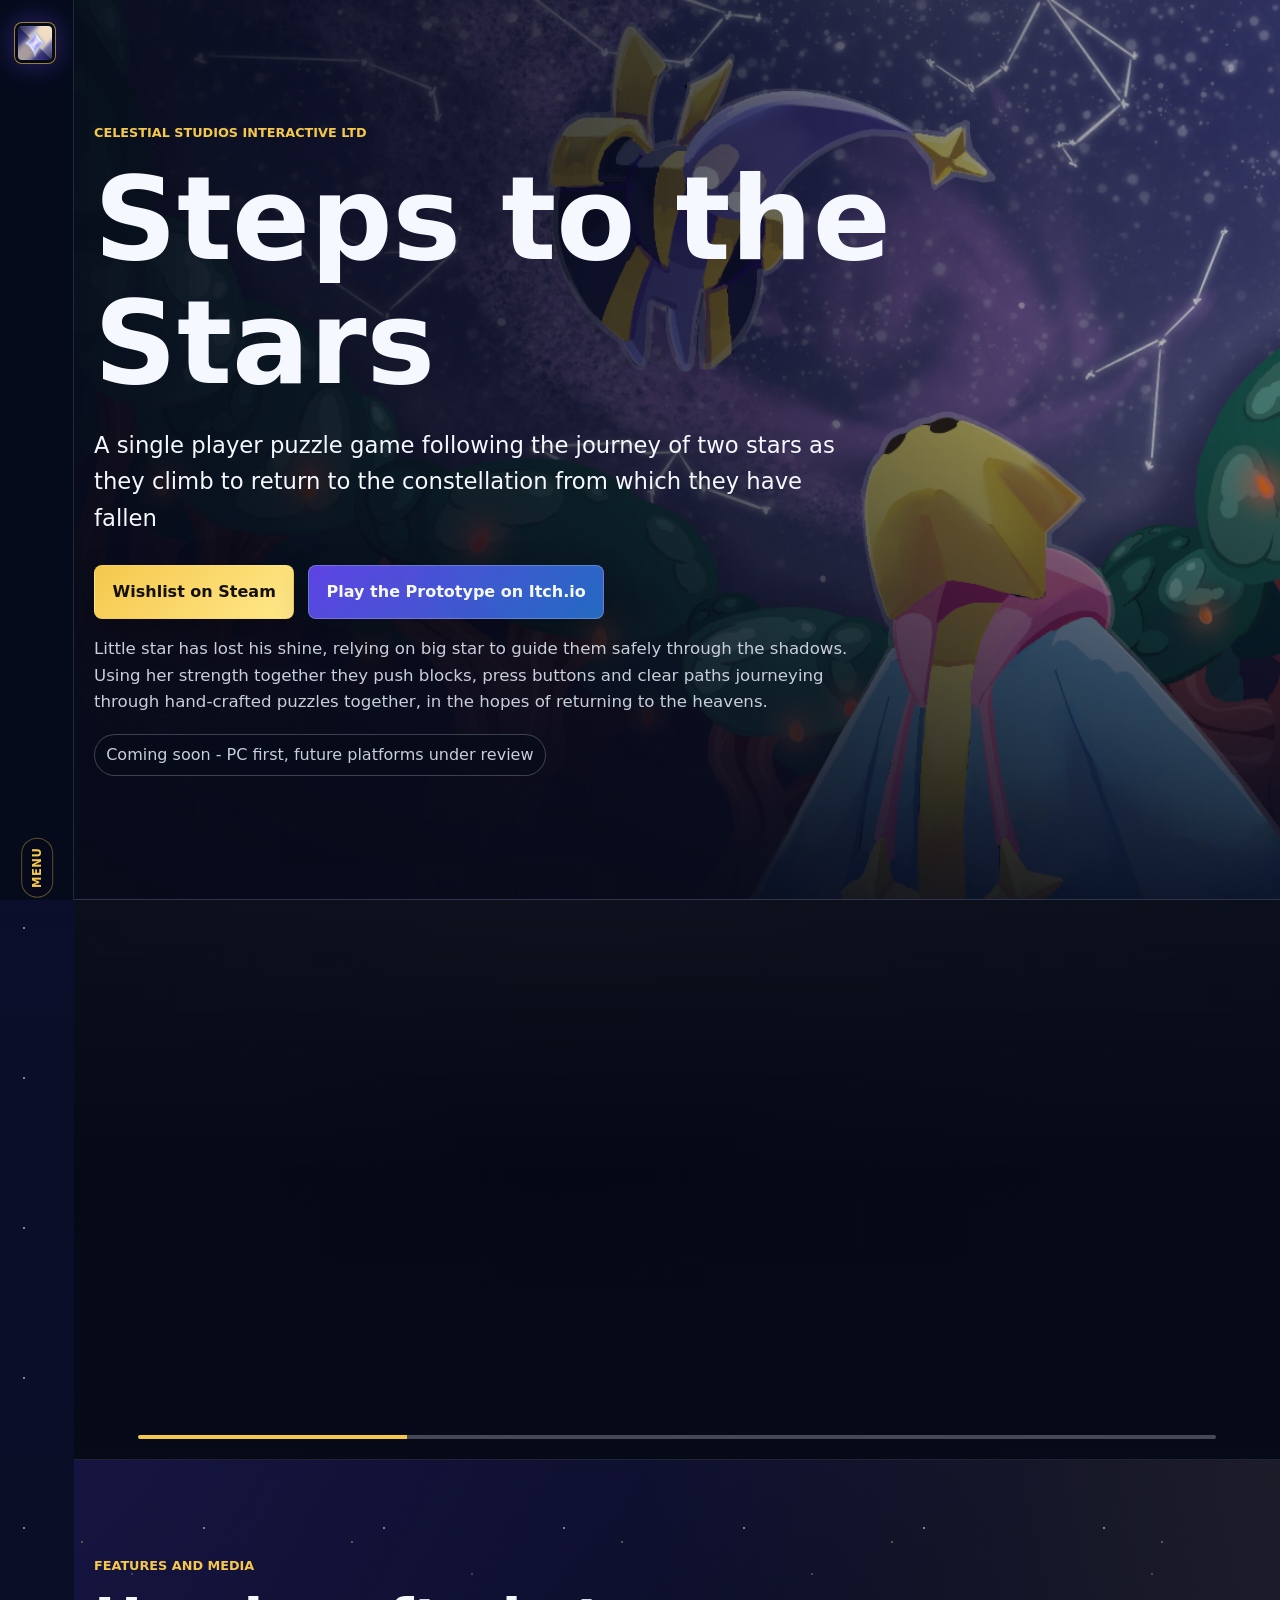
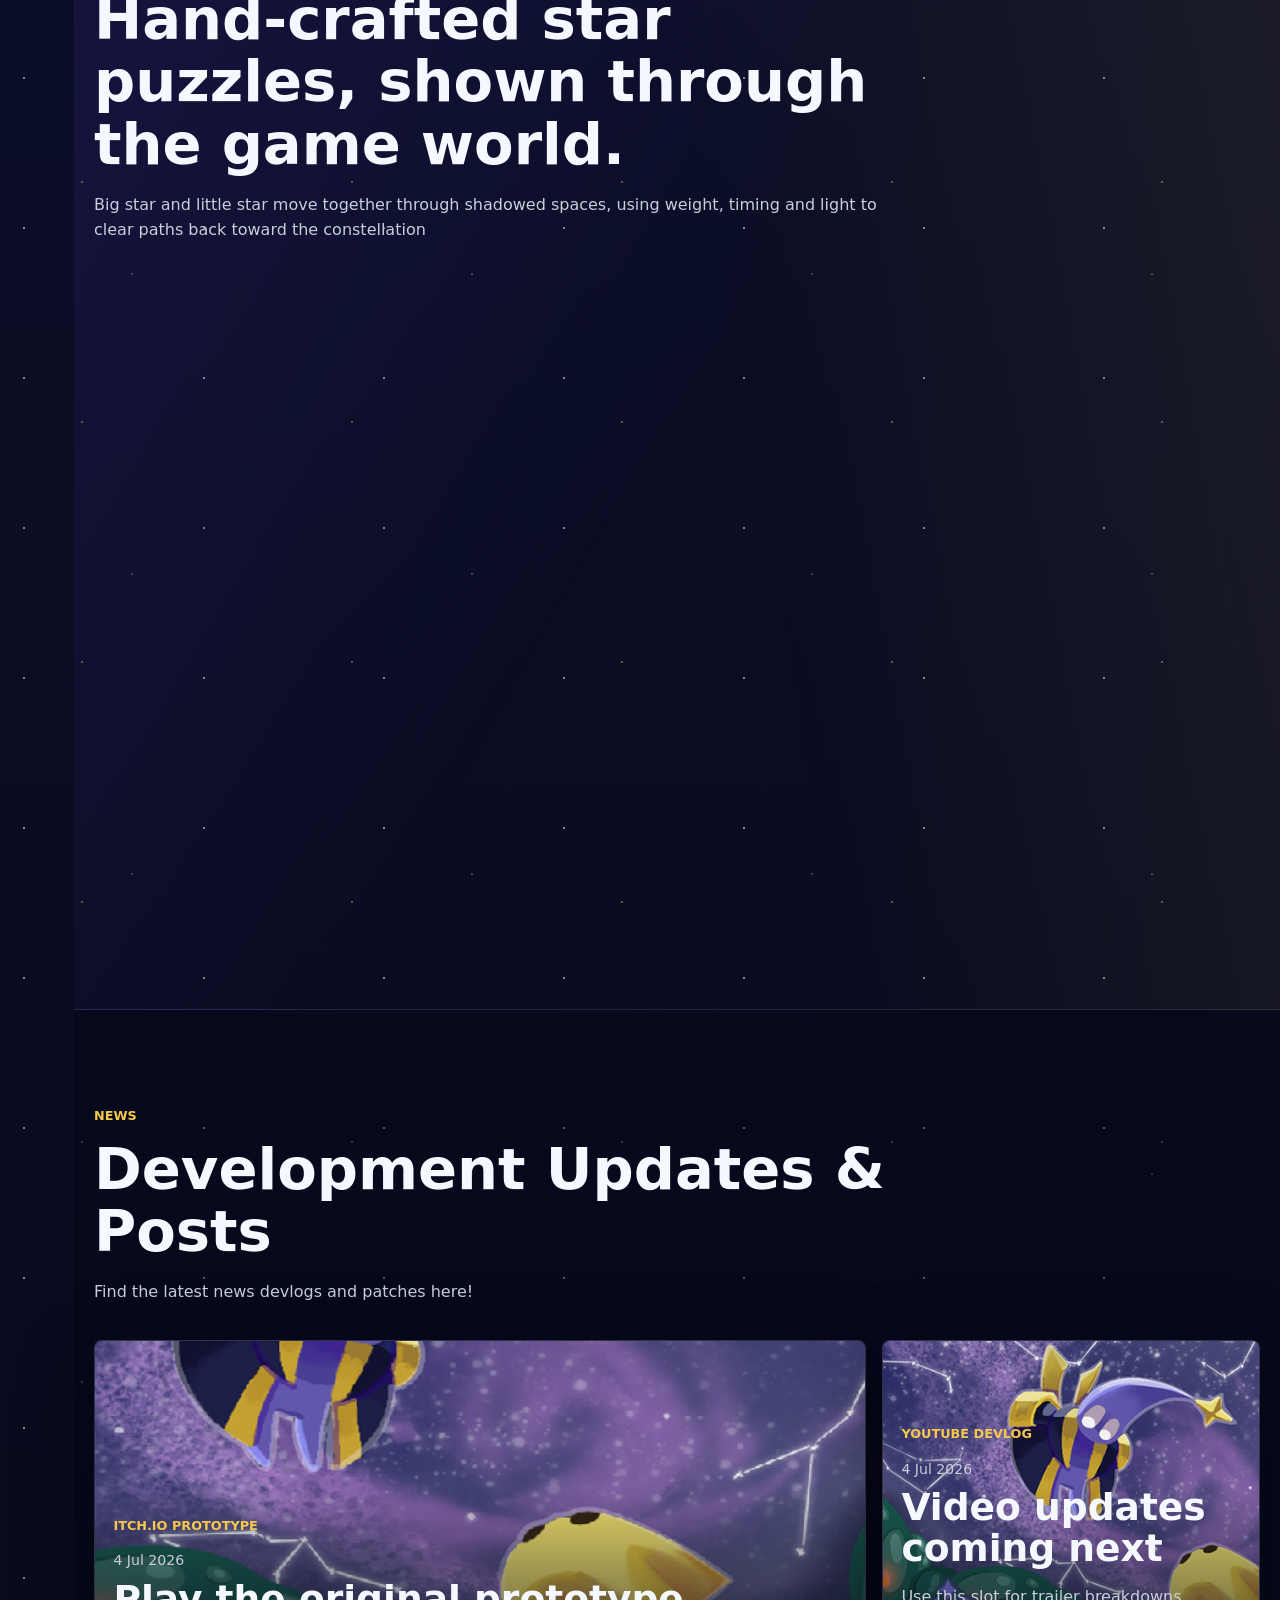
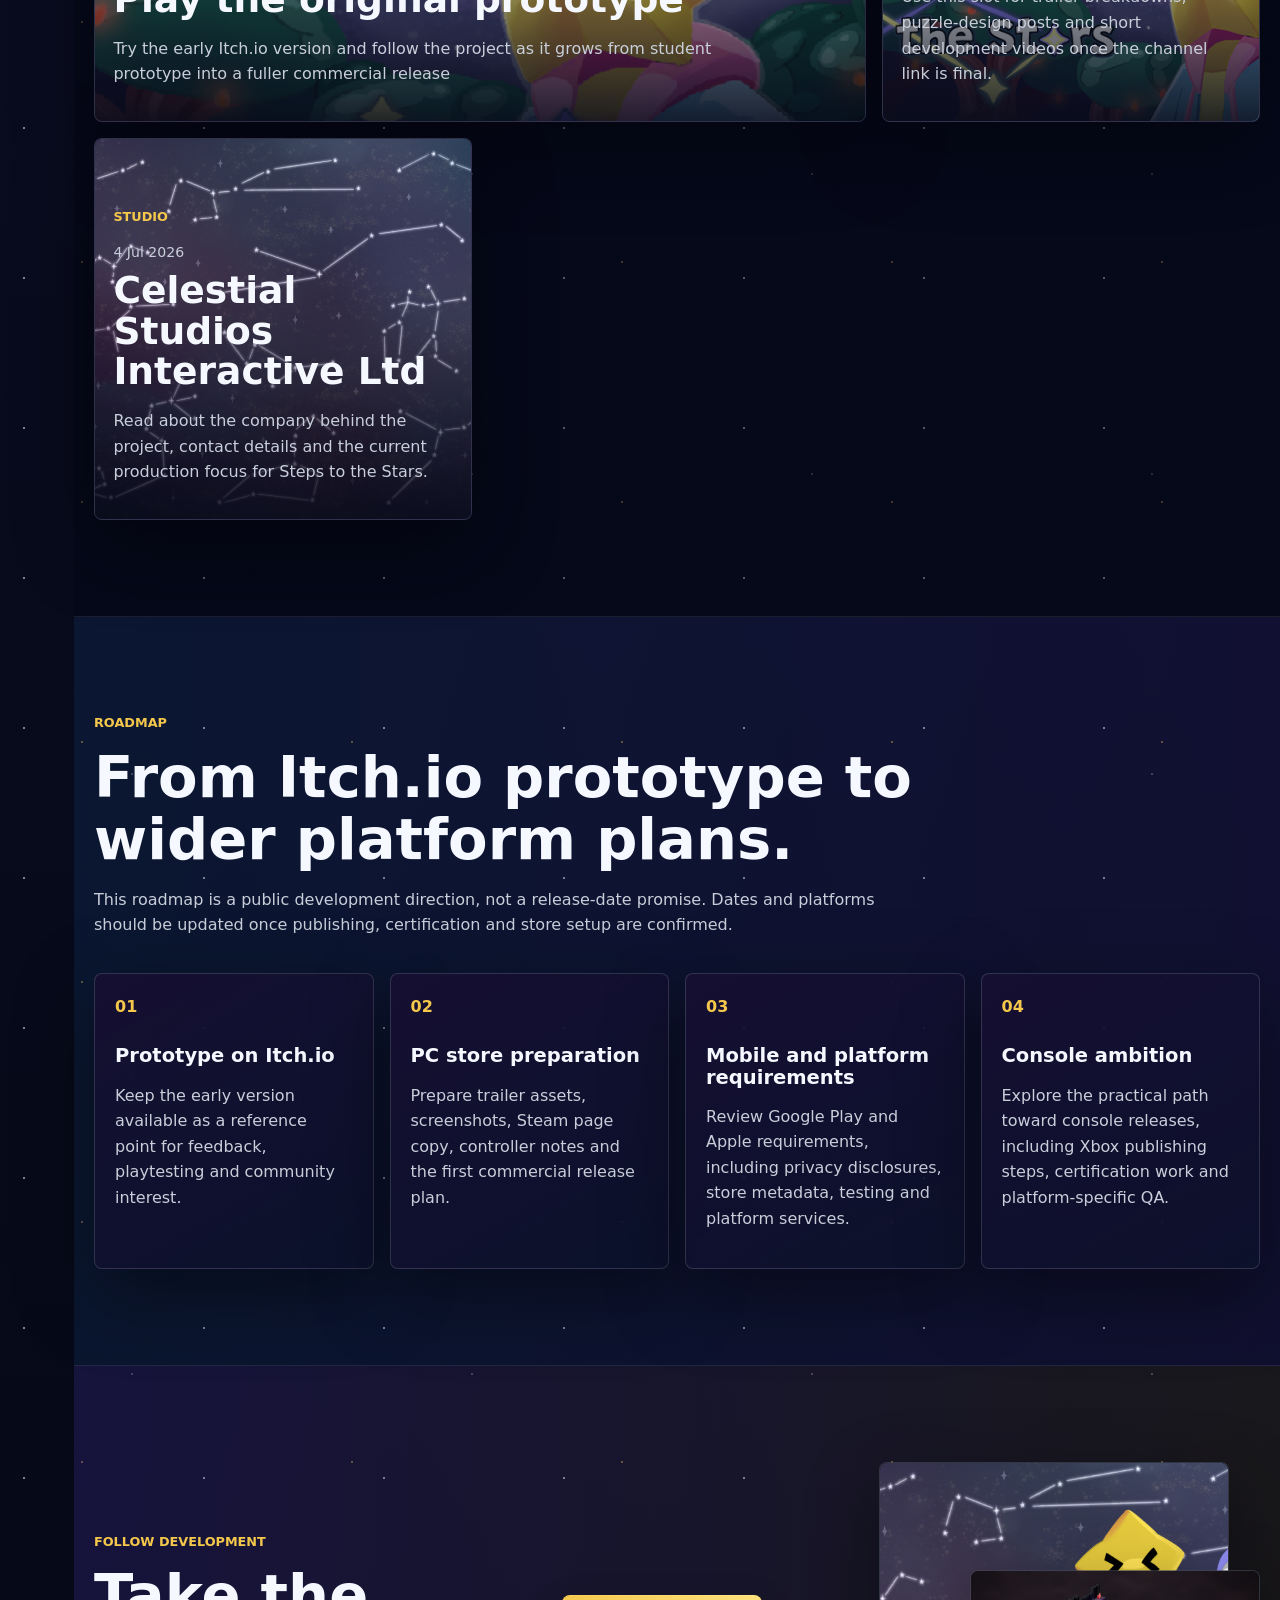
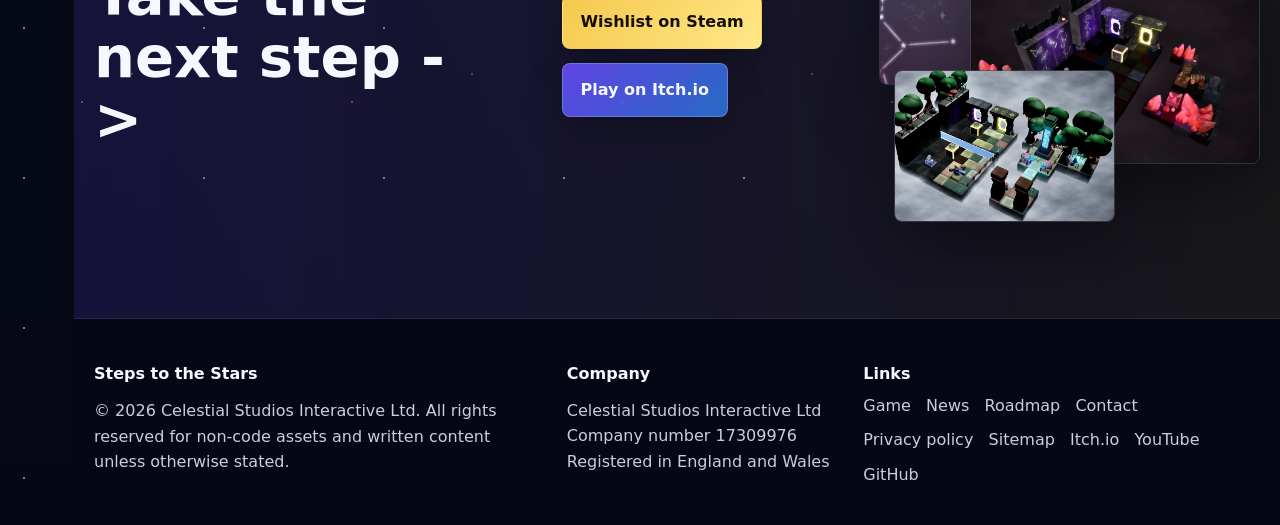
==== commit 0a69ac9f: "Mini fixes" ====
--- a/index.html
+++ b/index.html
@@ -44,14 +44,13 @@
 <body data-page="home" data-site-root="./">
   <a class="skip-link" href="#main">Skip to content</a>
   <div data-component="navbar"></div>
-
   <main id="main">
     <section class="hero" id="game" aria-labelledby="hero-title" data-spy-section="Game">
       <video class="hero__video" autoplay muted loop playsinline poster="media/Images/Header/Header-no-text.png" aria-hidden="true">
         <source src="media/Videos/Steps to the Stars Trailer 2.webm" type="video/webm">
         <source src="media/Videos/Steps to the Stars Trailer 2.mp4" type="video/mp4">
       </video>
-      <img class="hero__fallback" src="media/Images/Header/Header-no-text.png" alt="Steps to the Stars key art showing two fallen stars climbing through a celestial world.">
+      <img class="hero__fallback" src="media/Images/Header/Header-no-text.png" alt="">
       <div class="hero__shade" aria-hidden="true"></div>
       <div class="hero__content">
         <p class="eyebrow">Celestial Studios Interactive Ltd</p>
@@ -81,7 +80,7 @@
         <div class="section-heading">
           <p class="section-kicker">Features and media</p>
           <h2 id="features-media-title">Hand-crafted star puzzles, shown through the game world.</h2>
-          <p>Big star and little star move together through shadowed spaces, using weight, timing and light to clear paths back toward the constellation.</p>
+          <p>Big star and little star move together through shadowed spaces, using weight, timing and light to clear paths back toward the constellation</p>
         </div>
 
         <div class="showcase-grid">
@@ -198,7 +197,7 @@
 
   <dialog class="lightbox" id="media-lightbox" aria-labelledby="lightbox-title">
     <button class="lightbox__close" type="button" aria-label="Close media preview">Close</button>
-    <img src="media/Images/Screenshots/HighresScreenshot00011.png" alt="Steps to the Stars media preview." id="lightbox-image">
+    <img src="media/Images/Screenshots/HighresScreenshot00011.png" alt="" id="lightbox-image">
     <p id="lightbox-title"></p>
   </dialog>
 
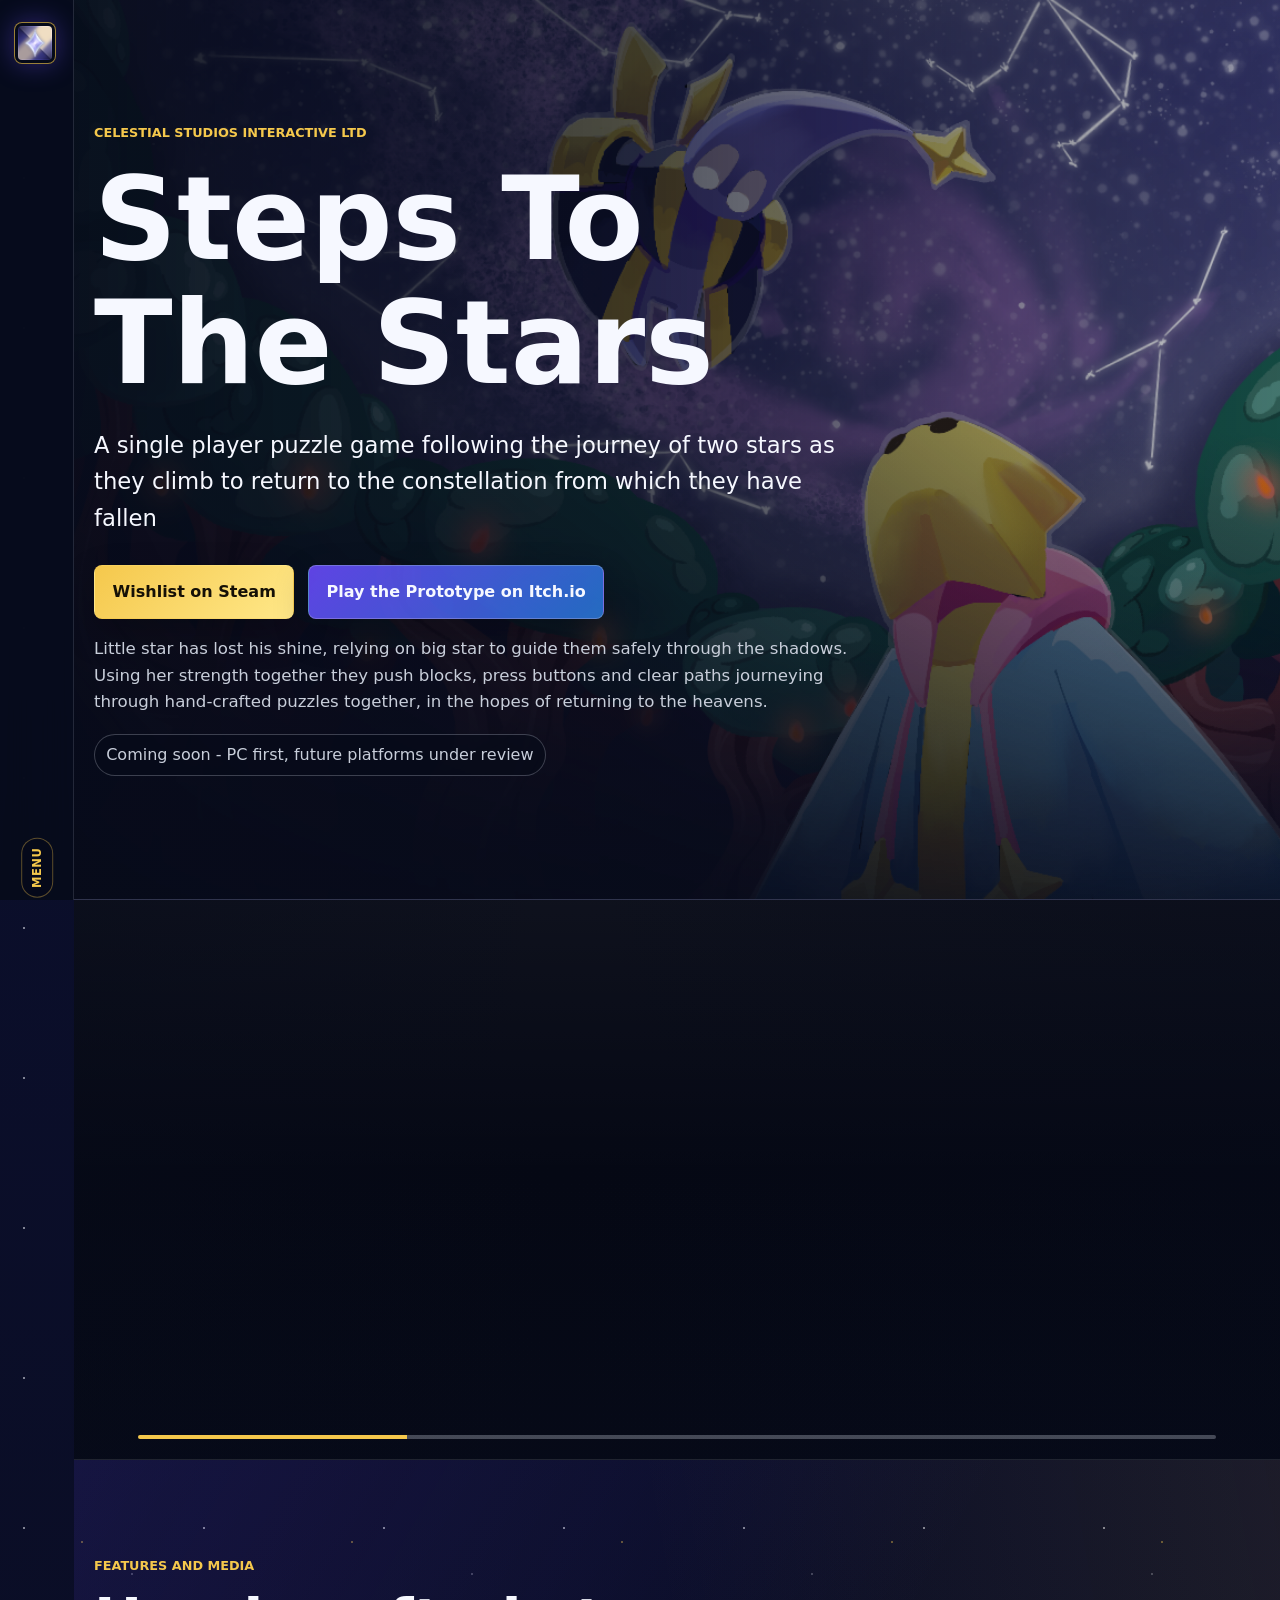
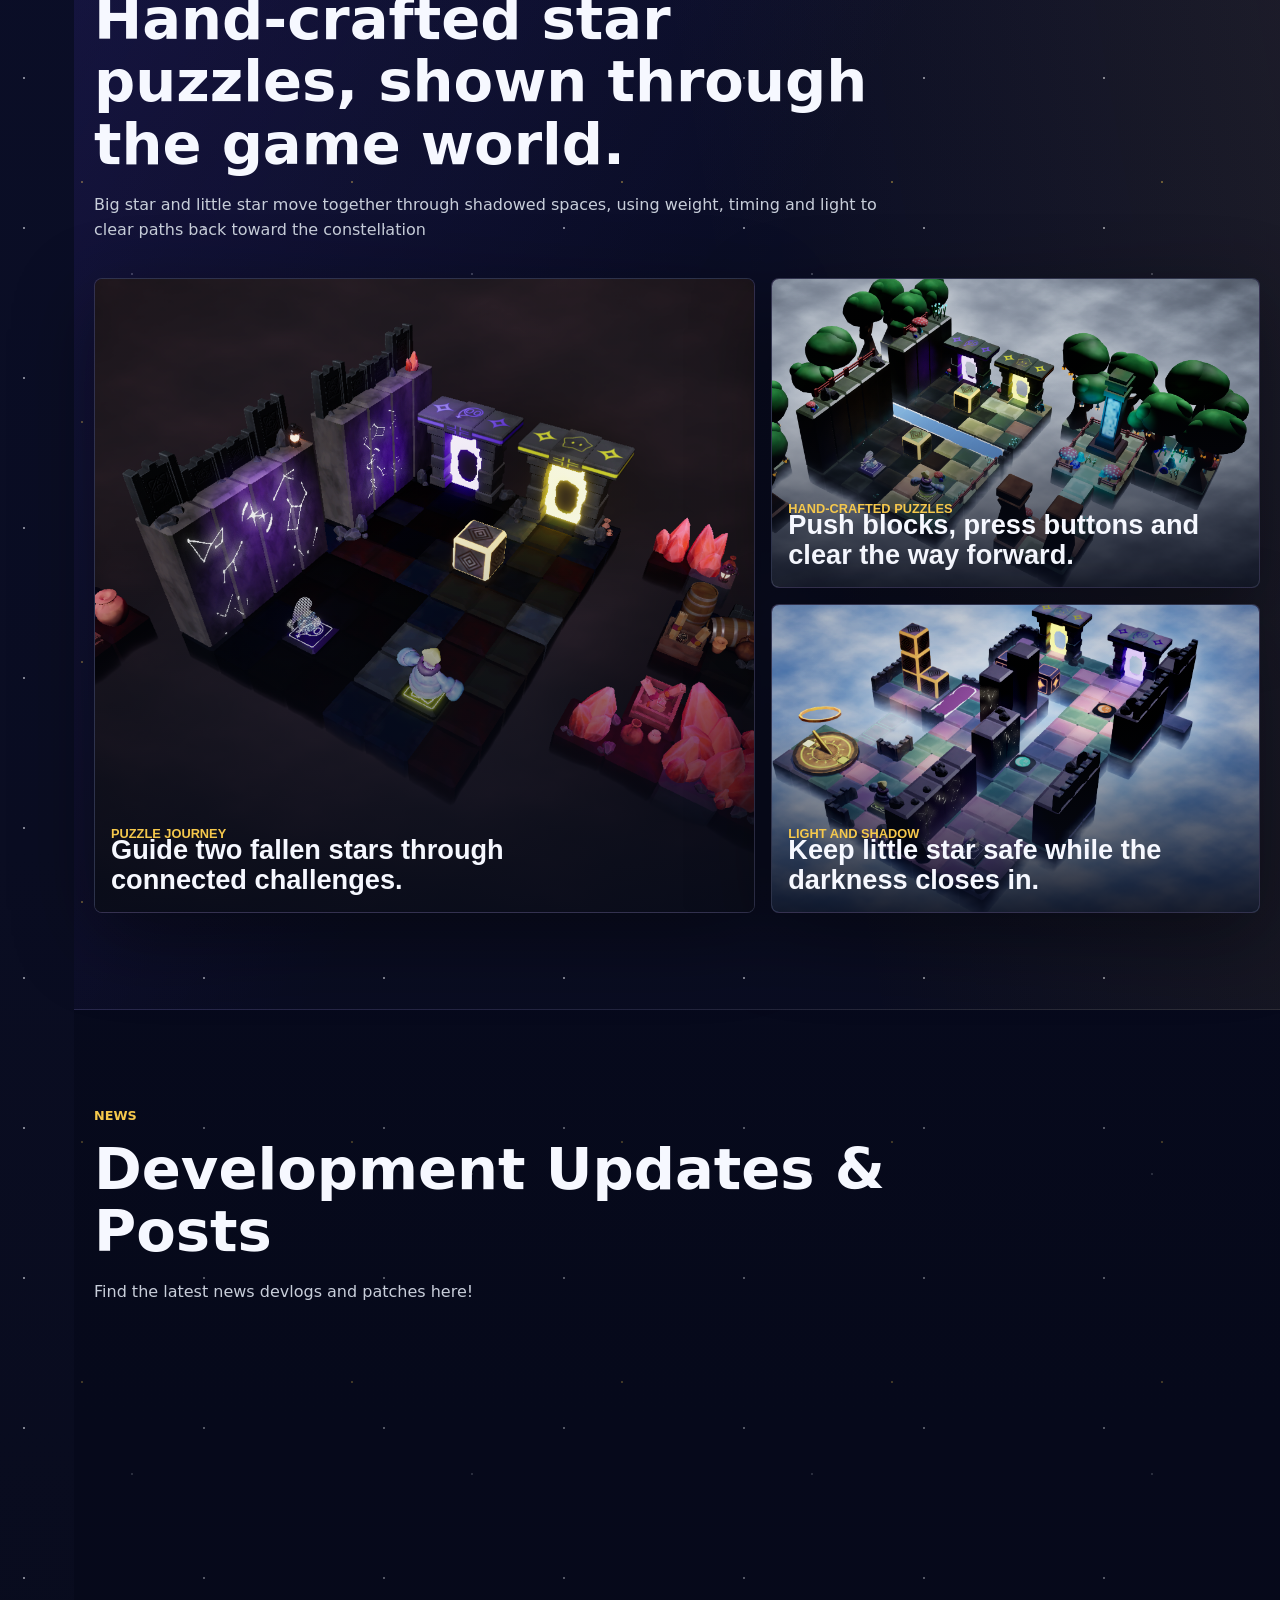
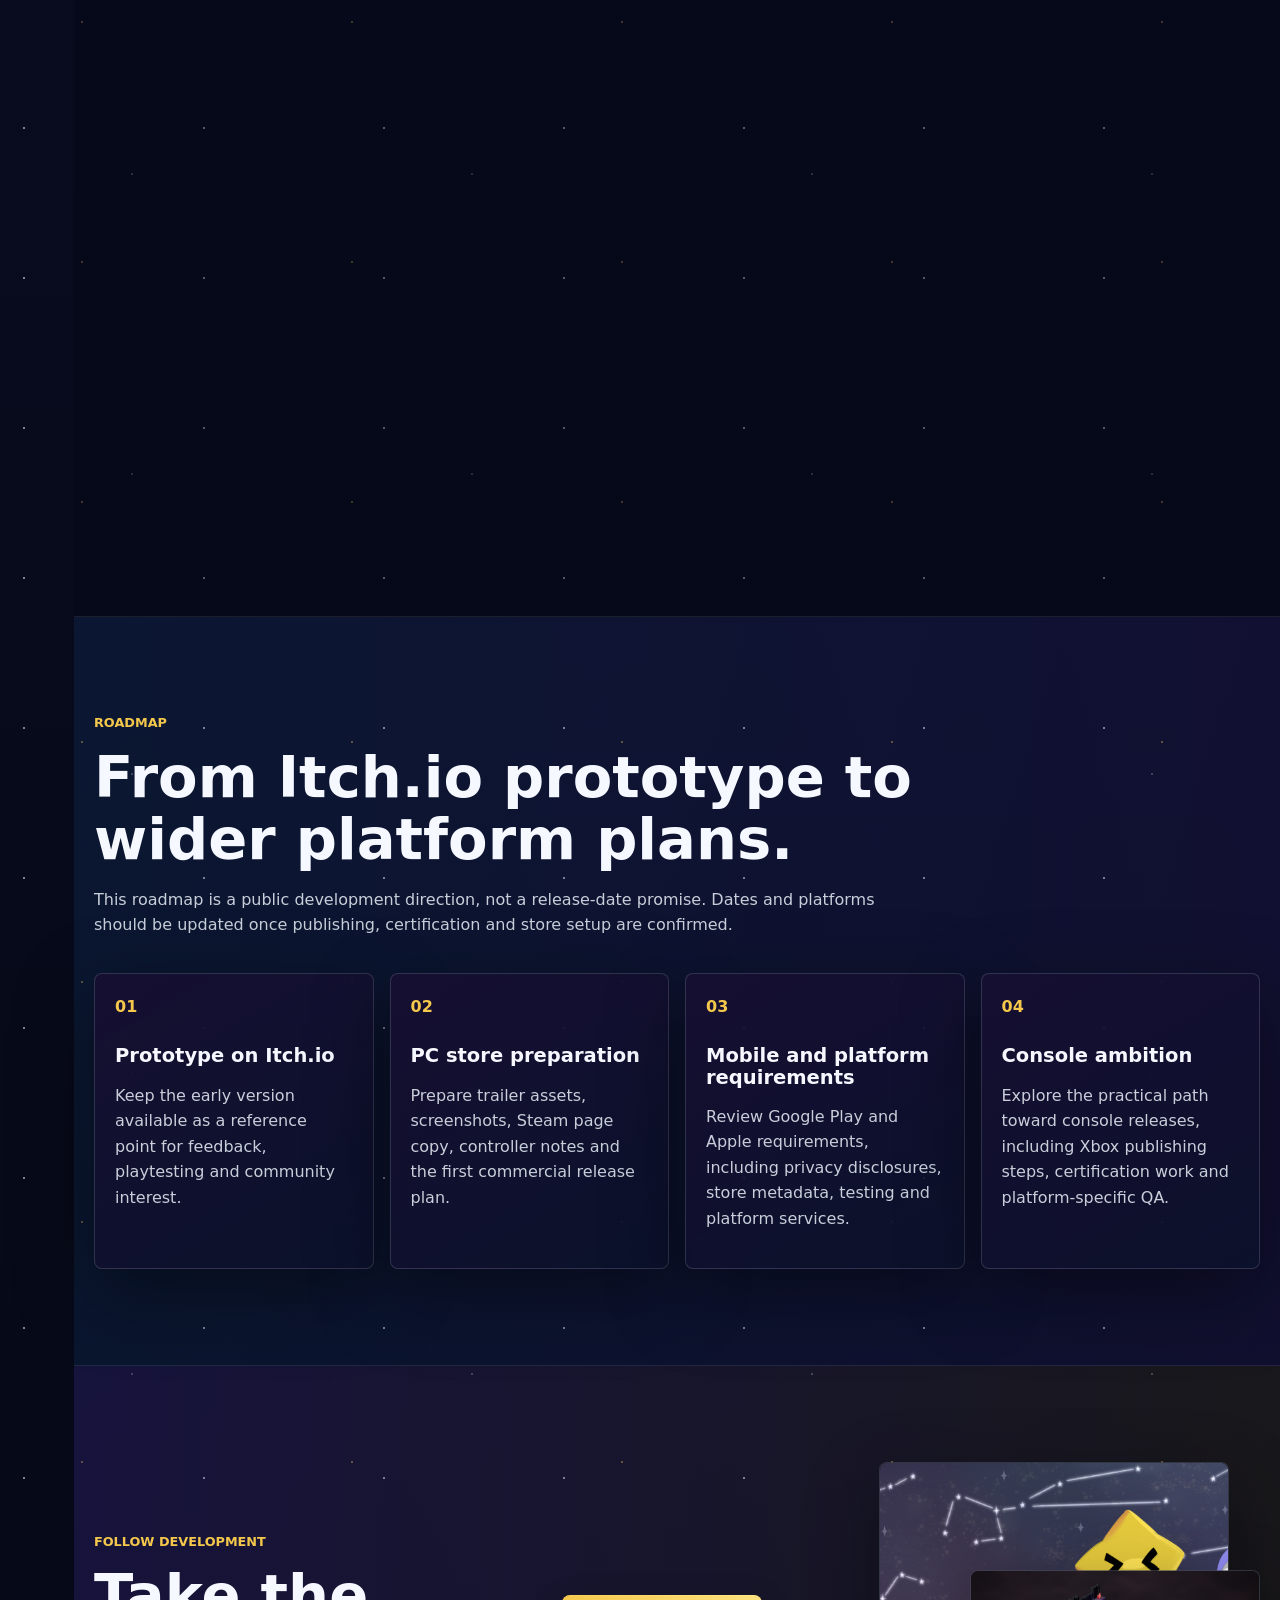
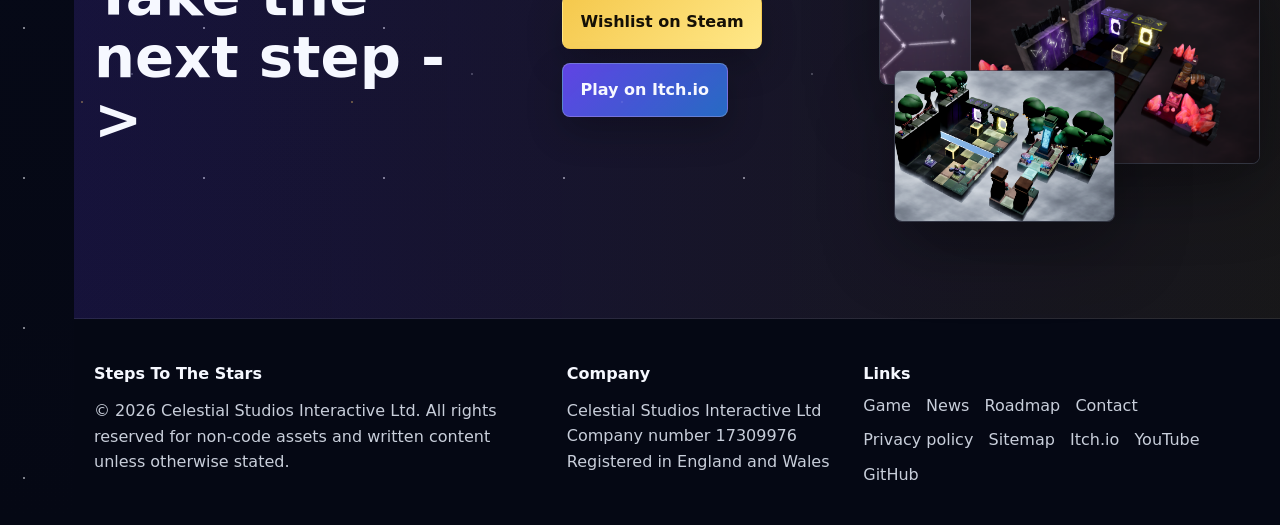
==== commit cfde6ef4: "Capitalize Steps To The Stars branding" ====
--- a/index.html
+++ b/index.html
@@ -9,7 +9,7 @@
   <meta name="color-scheme" content="dark">
   <meta name="darkreader-lock">
   <link rel="canonical" href="https://steps-to-the-stars.co.uk/">
-  <meta property="og:title" content="Steps to the Stars">
+  <meta property="og:title" content="Steps To The Stars">
   <meta property="og:description" content="A single player puzzle game following the journey of two stars as they climb to return to the constellation from which they have fallen.">
   <meta property="og:type" content="website">
   <meta property="og:url" content="https://steps-to-the-stars.co.uk/">
@@ -23,7 +23,7 @@
   {
     "@context": "https://schema.org",
     "@type": "VideoGame",
-    "name": "Steps to the Stars",
+    "name": "Steps To The Stars",
     "url": "https://steps-to-the-stars.co.uk/",
     "image": "https://steps-to-the-stars.co.uk/media/Images/Header/Header-no-text.png",
     "description": "A single player puzzle game following the journey of two stars as they climb to return to the constellation from which they have fallen.",
@@ -54,7 +54,7 @@
       <div class="hero__shade" aria-hidden="true"></div>
       <div class="hero__content">
         <p class="eyebrow">Celestial Studios Interactive Ltd</p>
-        <h1 id="hero-title">Steps to the Stars</h1>
+        <h1 id="hero-title">Steps To The Stars</h1>
         <p class="hero__tagline">A single player puzzle game following the journey of two stars as they climb to return to the constellation from which they have fallen</p>
         <div class="action-row" aria-label="Game platform actions">
           <!-- TODO: Replace with the final Steam store page URL. -->
@@ -66,7 +66,7 @@
       </div>
     </section>
 
-    <section class="wide-carousel" aria-label="Steps to the Stars image carousel">
+    <section class="wide-carousel" aria-label="Steps To The Stars image carousel">
       <div class="wide-carousel__track" aria-hidden="true">
         <span><img src="media/Images/Header/StepsToThestars_Steam_Banner.png" alt=""></span>
         <span><img src="media/Images/Screenshots/HighresScreenshot00011.png" alt=""></span>
@@ -113,7 +113,7 @@
         <div class="news-grid">
           <article class="news-card news-card--featured">
             <a href="https://zacincz.itch.io/steps-to-the-stars" rel="noopener">
-              <img src="media/Images/Vertical/StepsToTheStars_Thumbnail_Bigger.png" alt="Steps to the Stars thumbnail artwork.">
+              <img src="media/Images/Vertical/StepsToTheStars_Thumbnail_Bigger.png" alt="Steps To The Stars thumbnail artwork.">
               <span class="news-card__meta">Itch.io Prototype</span>
               <time datetime="2026-07-04">4 Jul 2026</time>
               <h3>Play the original prototype</h3>
@@ -123,7 +123,7 @@
           <article class="news-card">
             <!-- TODO: Replace with the final YouTube devlog or channel URL. -->
             <a href="https://www.youtube.com/results?search_query=Steps+to+the+Stars+devlog" rel="noopener">
-              <img src="media/Images/Header/StepsToThestars_Steam_Header.png" alt="Steps to the Stars header artwork for a YouTube development update.">
+              <img src="media/Images/Header/StepsToThestars_Steam_Header.png" alt="Steps To The Stars header artwork for a YouTube development update.">
               <span class="news-card__meta">YouTube Devlog</span>
               <time datetime="2026-07-04">4 Jul 2026</time>
               <h3>Video updates coming next</h3>
@@ -136,7 +136,7 @@
               <span class="news-card__meta">Studio</span>
               <time datetime="2026-07-04">4 Jul 2026</time>
               <h3>Celestial Studios Interactive Ltd</h3>
-              <p>Read about the company behind the project, contact details and the current production focus for Steps to the Stars.</p>
+              <p>Read about the company behind the project, contact details and the current production focus for Steps To The Stars.</p>
             </a>
           </article>
         </div>
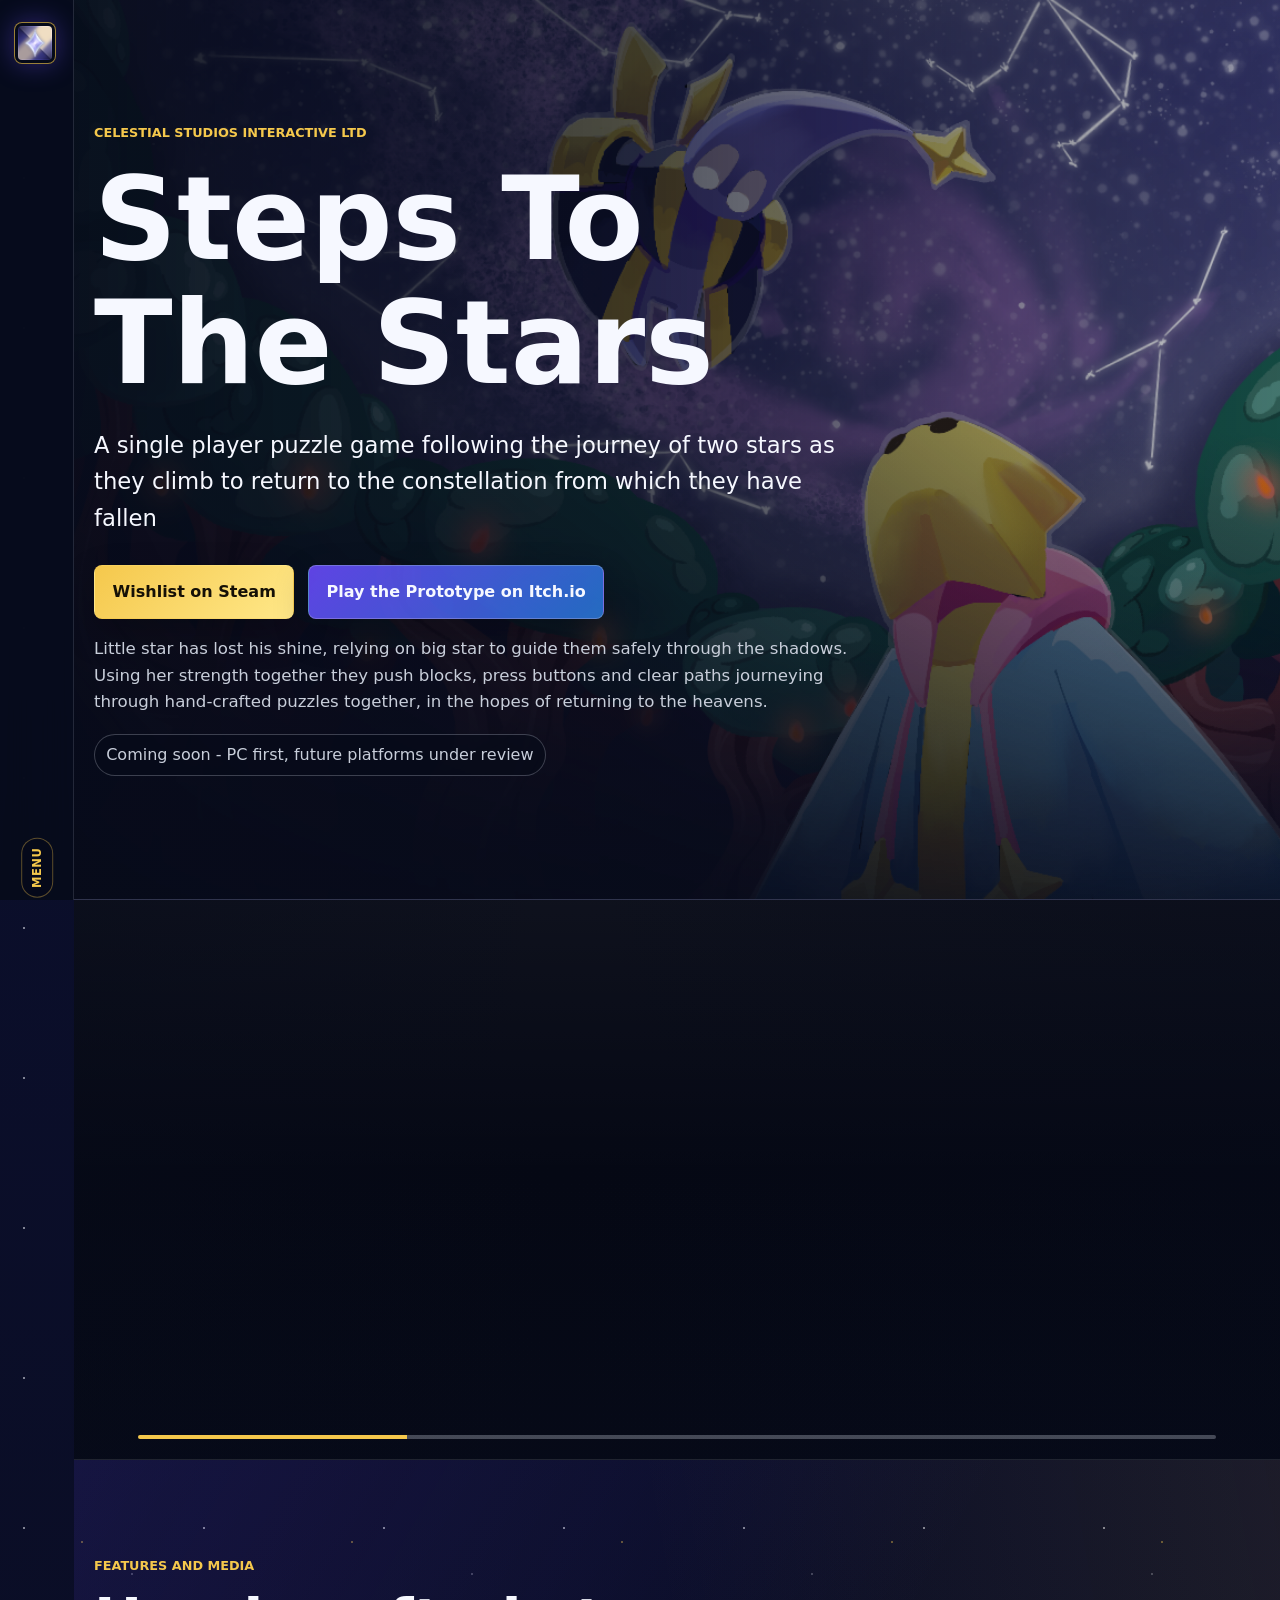
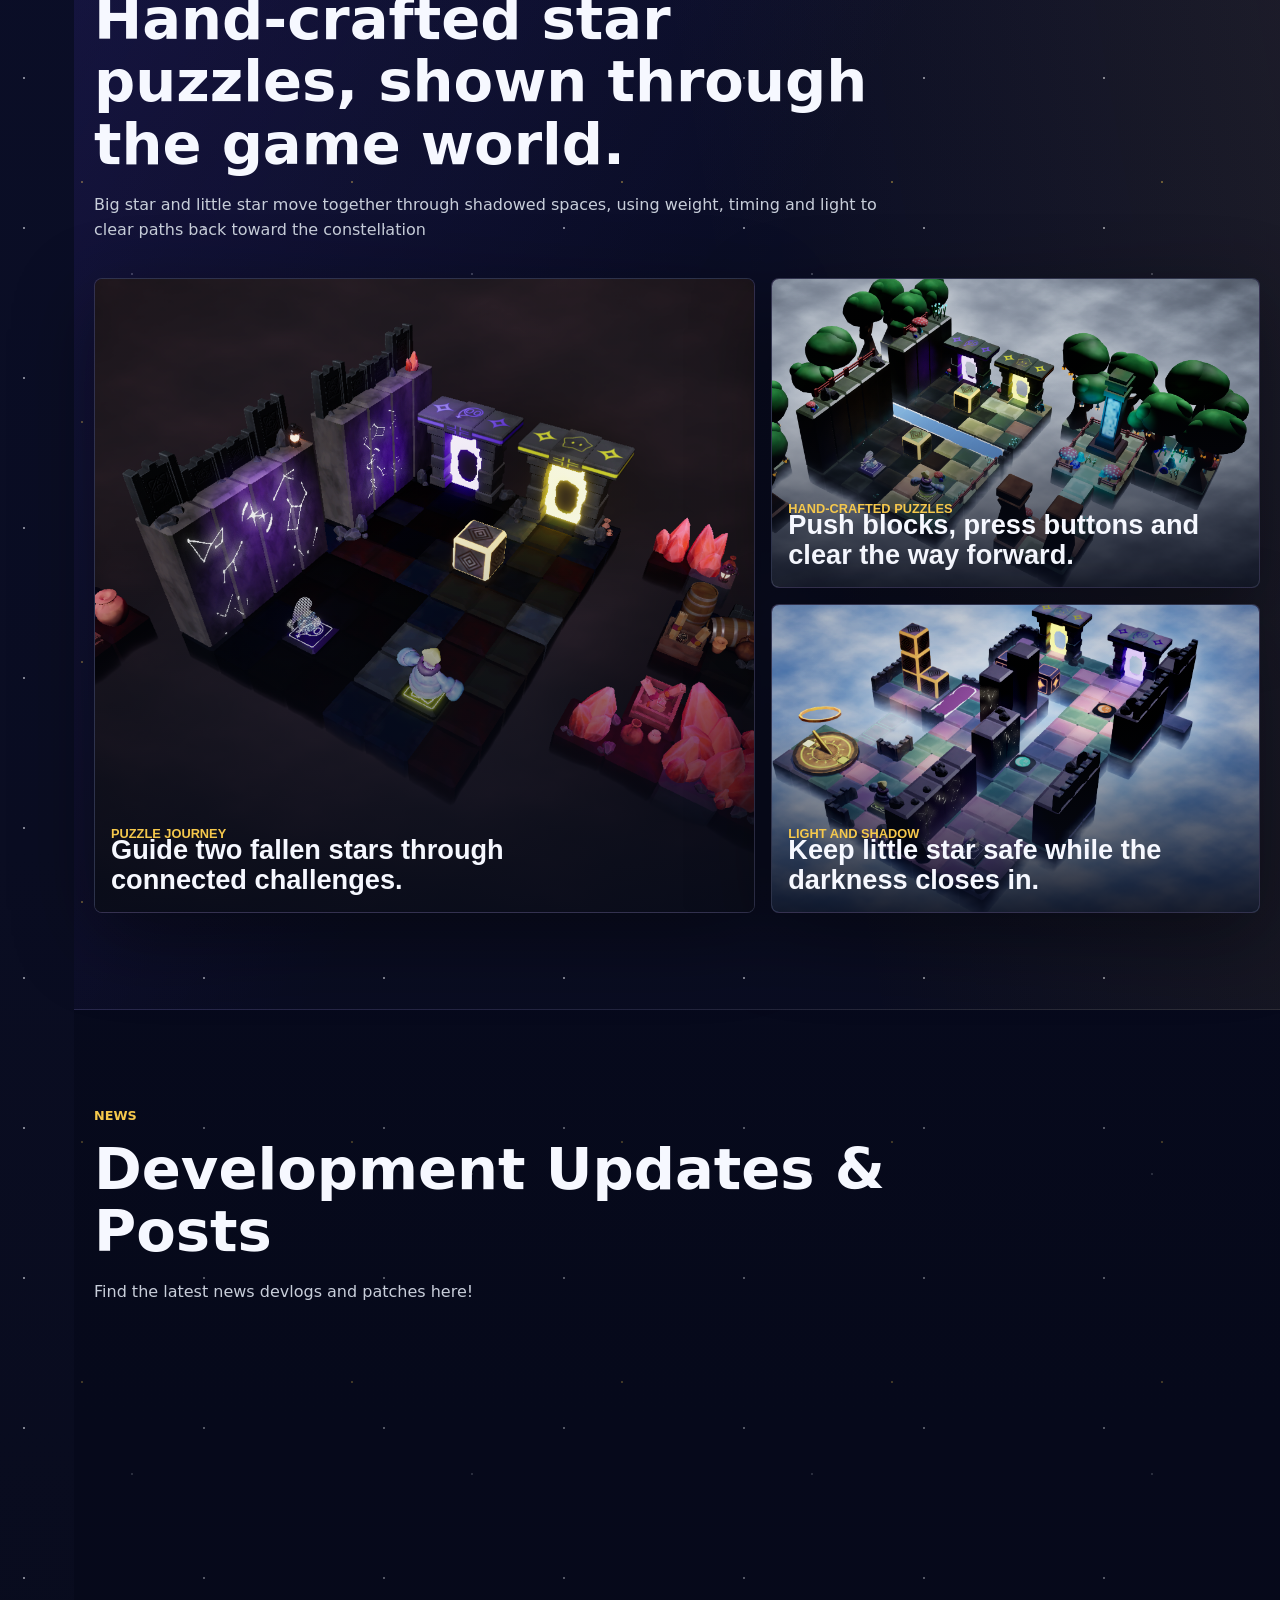
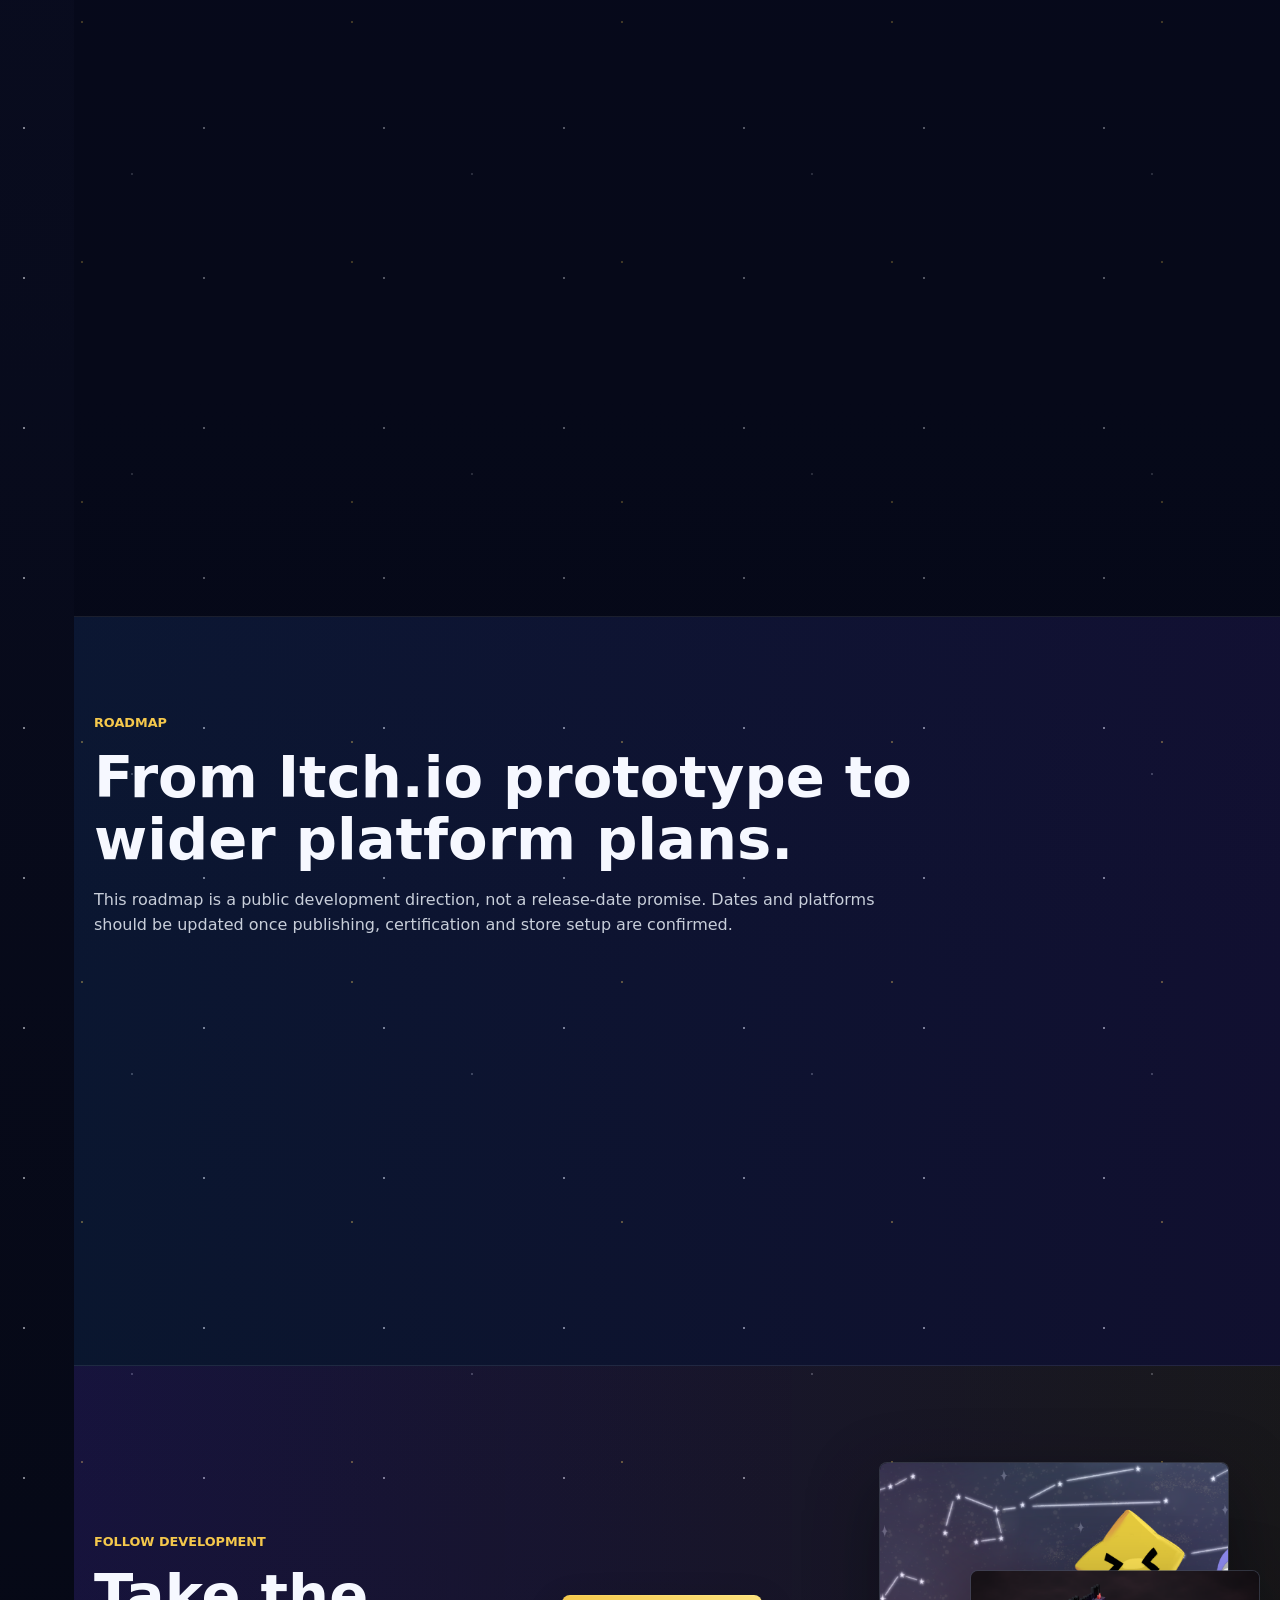
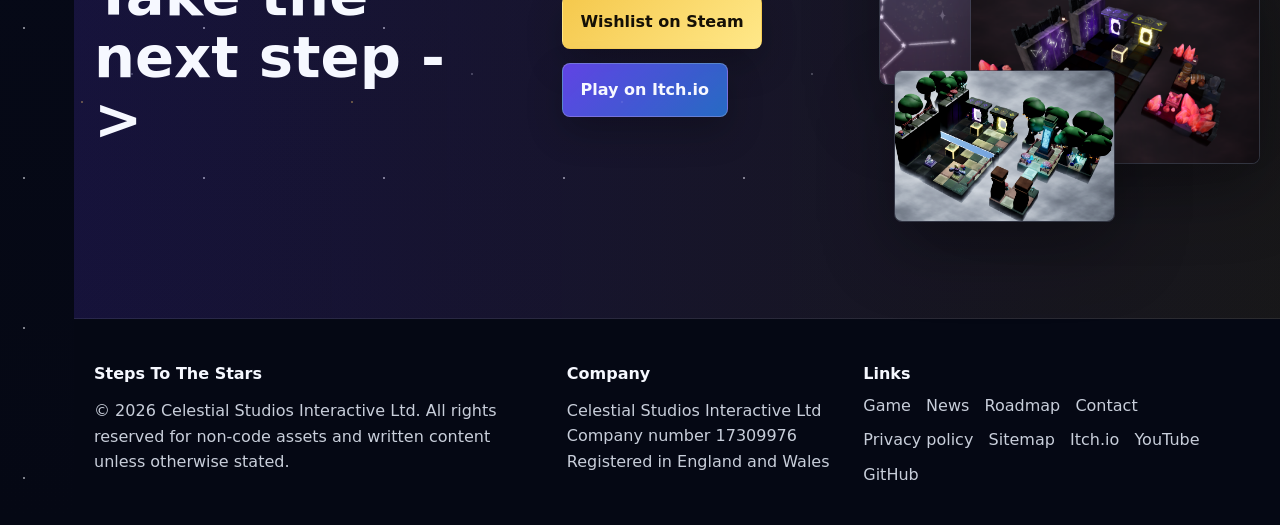
==== commit 95fc10db: "Rename trailer files for branding consistency" ====
--- a/index.html
+++ b/index.html
@@ -47,8 +47,8 @@
   <main id="main">
     <section class="hero" id="game" aria-labelledby="hero-title" data-spy-section="Game">
       <video class="hero__video" autoplay muted loop playsinline poster="media/Images/Header/Header-no-text.png" aria-hidden="true">
-        <source src="media/Videos/Steps to the Stars Trailer 2.webm" type="video/webm">
-        <source src="media/Videos/Steps to the Stars Trailer 2.mp4" type="video/mp4">
+        <source src="media/Videos/Steps To The Stars Trailer 2.webm" type="video/webm">
+        <source src="media/Videos/Steps To The Stars Trailer 2.mp4" type="video/mp4">
       </video>
       <img class="hero__fallback" src="media/Images/Header/Header-no-text.png" alt="">
       <div class="hero__shade" aria-hidden="true"></div>
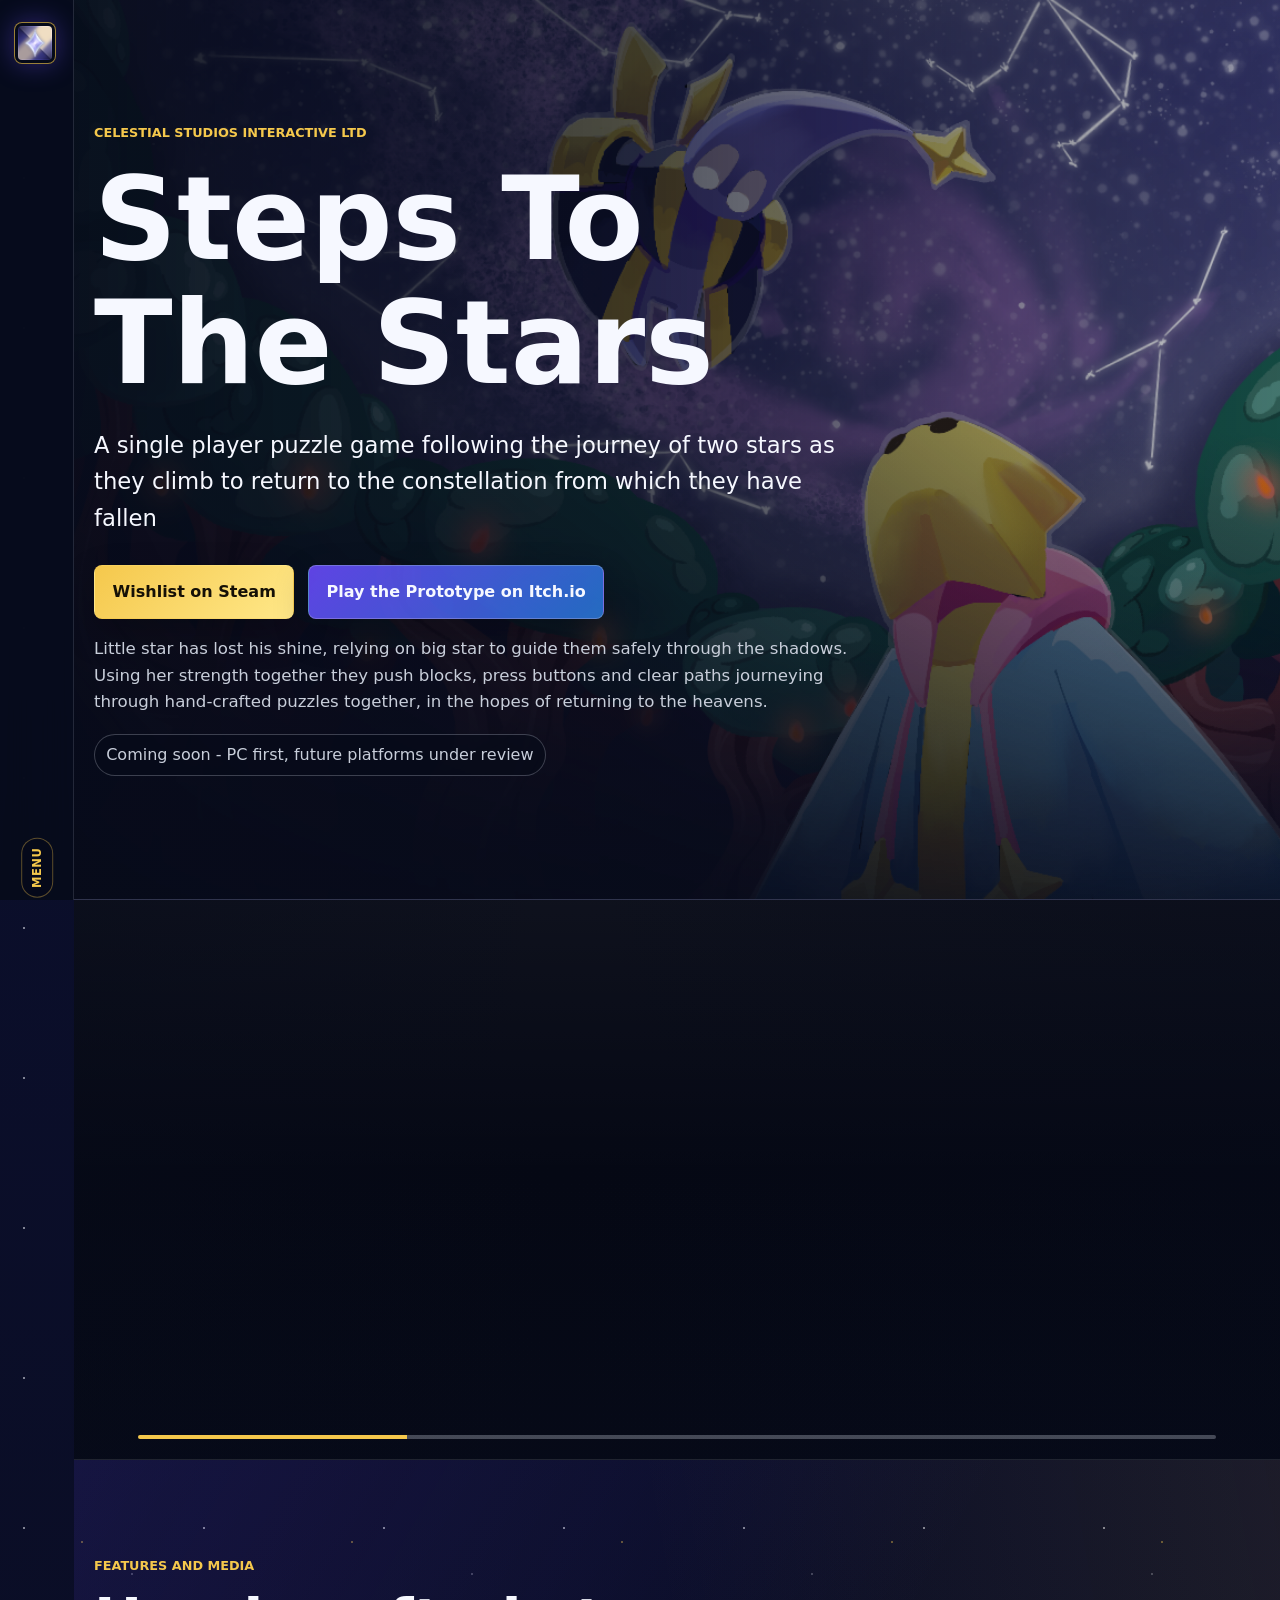
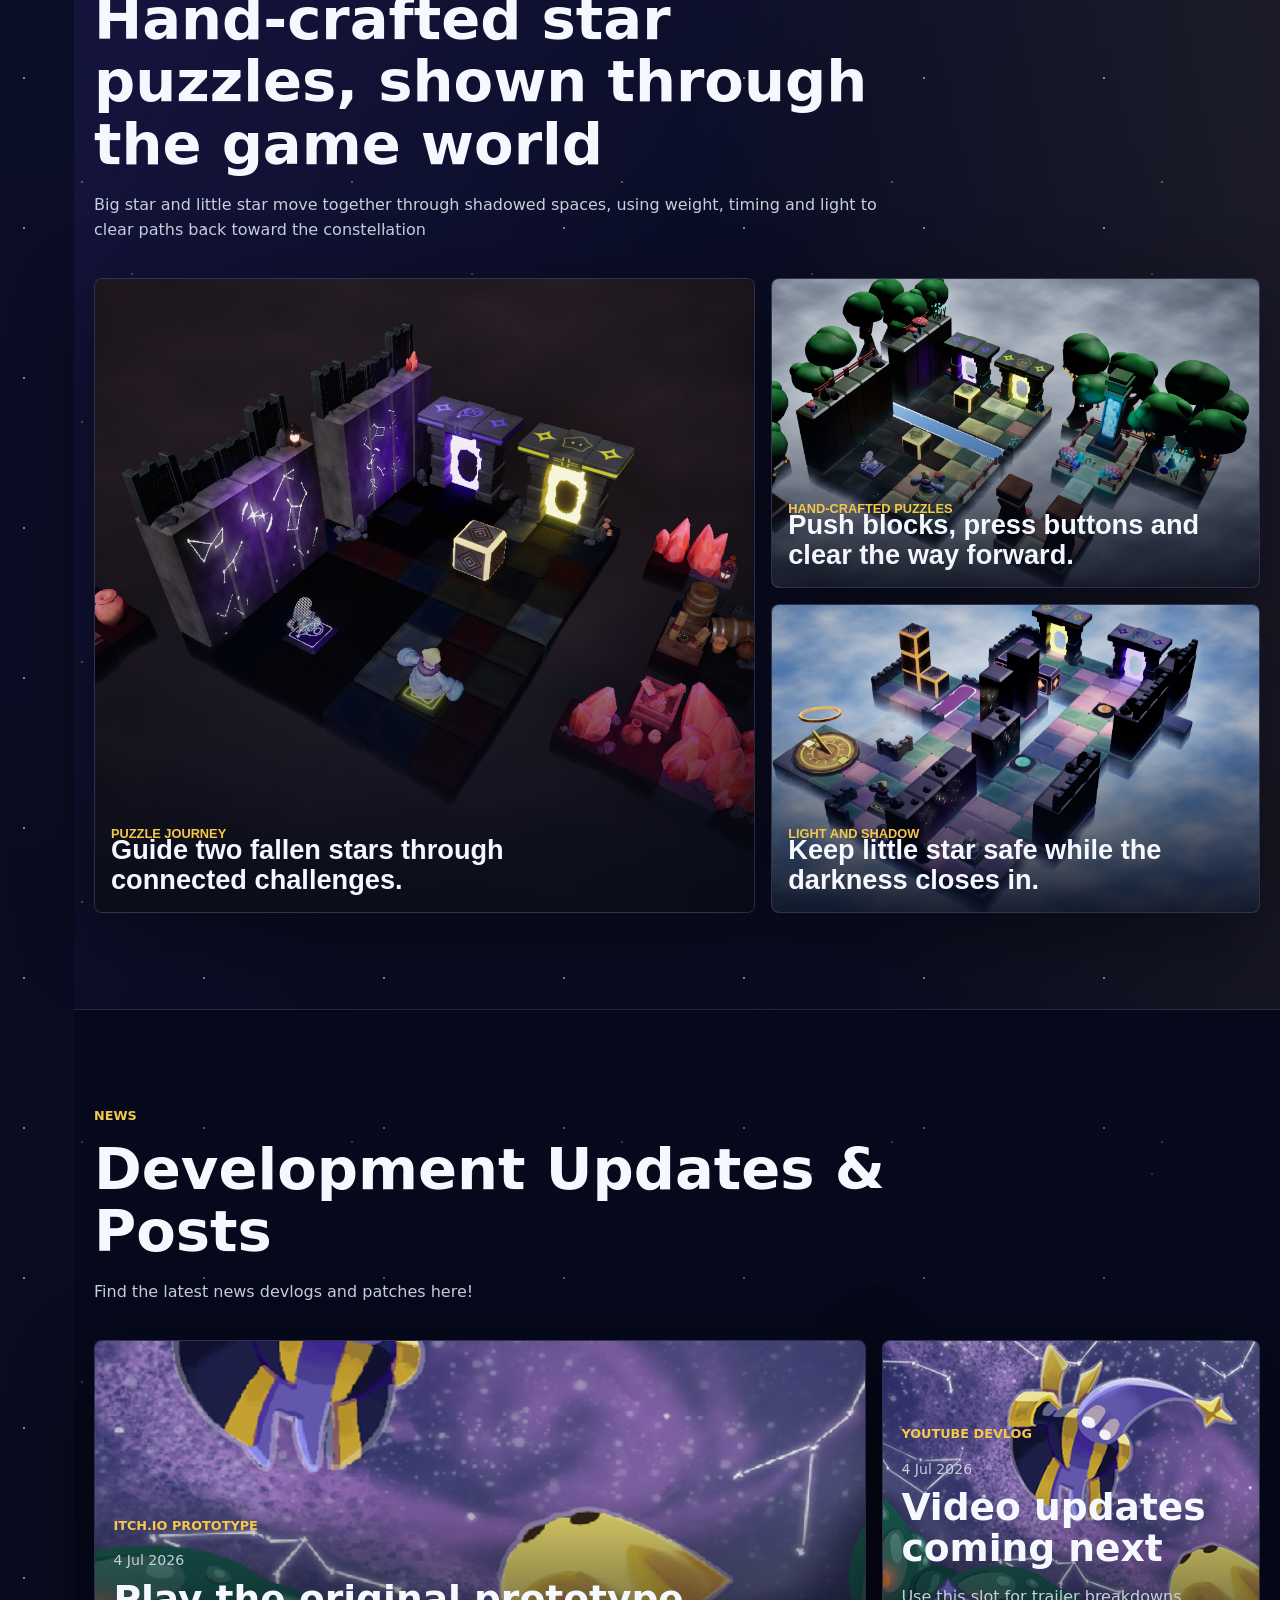
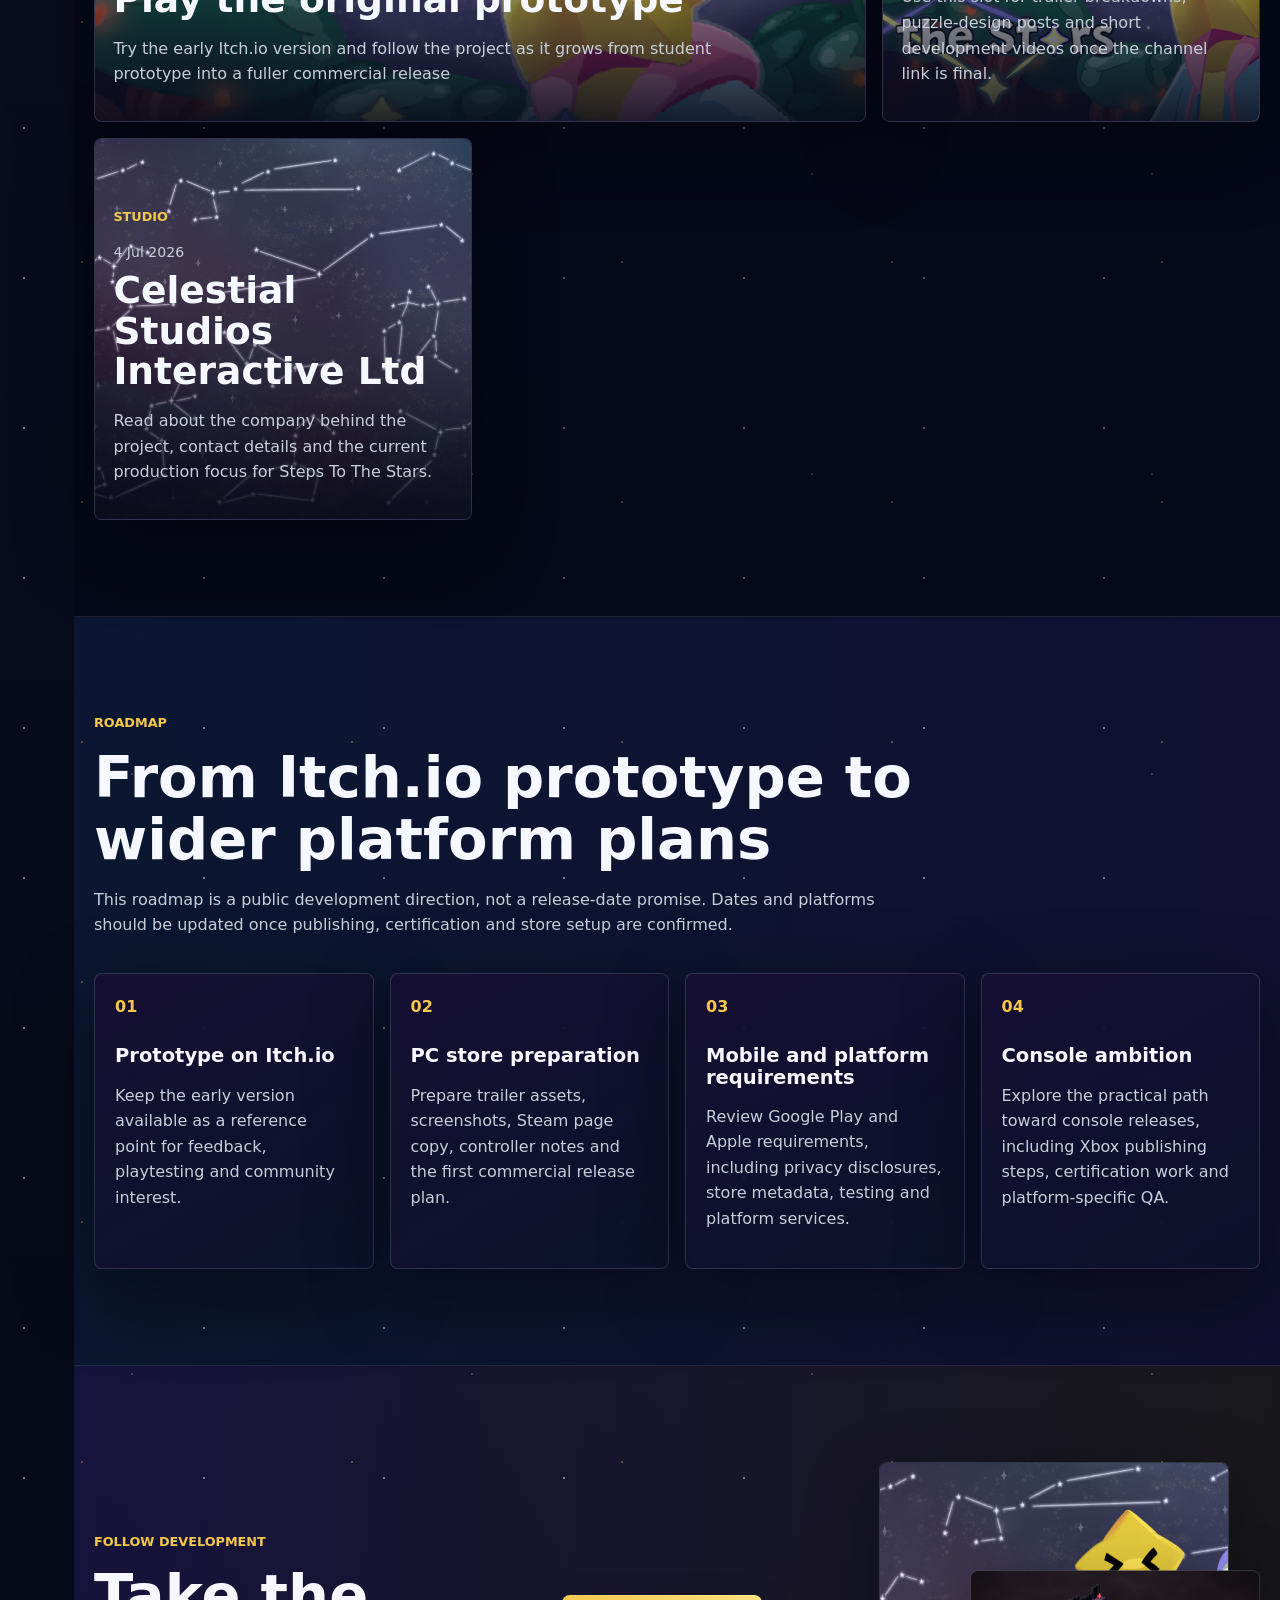
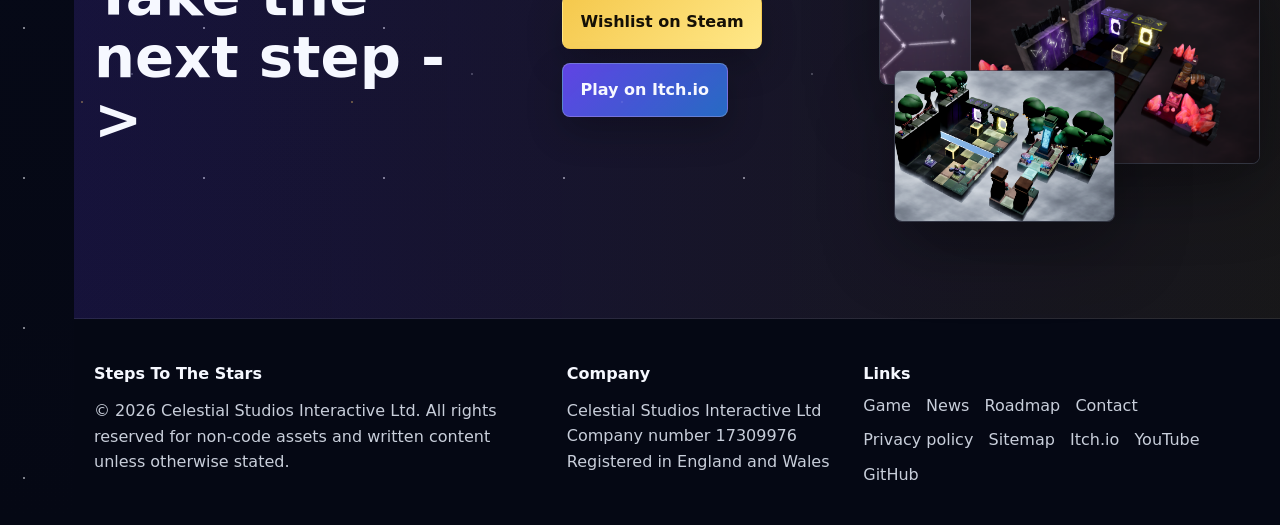
==== commit 814715aa: "Small grammar title changes" ====
--- a/index.html
+++ b/index.html
@@ -79,7 +79,7 @@
       <div class="section-inner">
         <div class="section-heading">
           <p class="section-kicker">Features and media</p>
-          <h2 id="features-media-title">Hand-crafted star puzzles, shown through the game world.</h2>
+          <h2 id="features-media-title">Hand-crafted star puzzles, shown through the game world</h2>
           <p>Big star and little star move together through shadowed spaces, using weight, timing and light to clear paths back toward the constellation</p>
         </div>
 
@@ -147,7 +147,7 @@
       <div class="section-inner">
         <div class="section-heading">
           <p class="section-kicker">Roadmap</p>
-          <h2 id="roadmap-title">From Itch.io prototype to wider platform plans.</h2>
+          <h2 id="roadmap-title">From Itch.io prototype to wider platform plans</h2>
           <p>This roadmap is a public development direction, not a release-date promise. Dates and platforms should be updated once publishing, certification and store setup are confirmed.</p>
         </div>
         <ol class="roadmap">
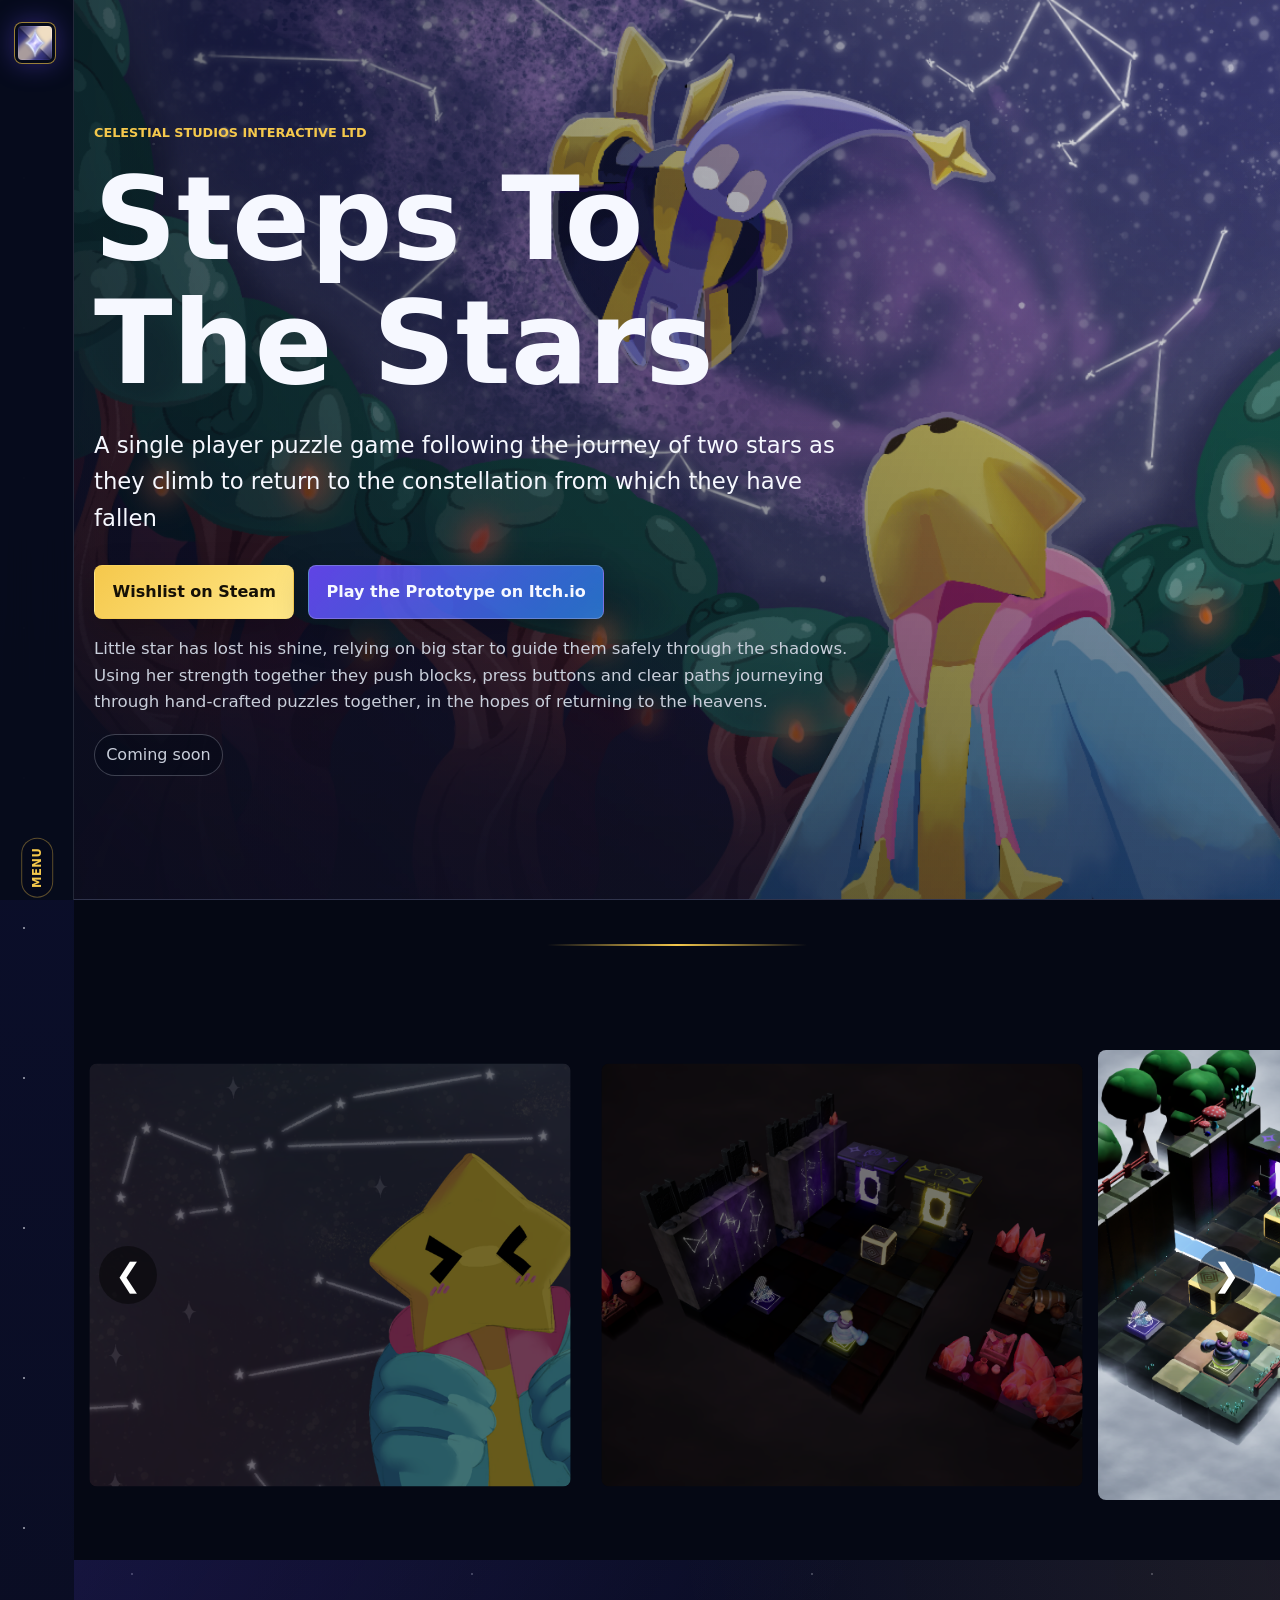
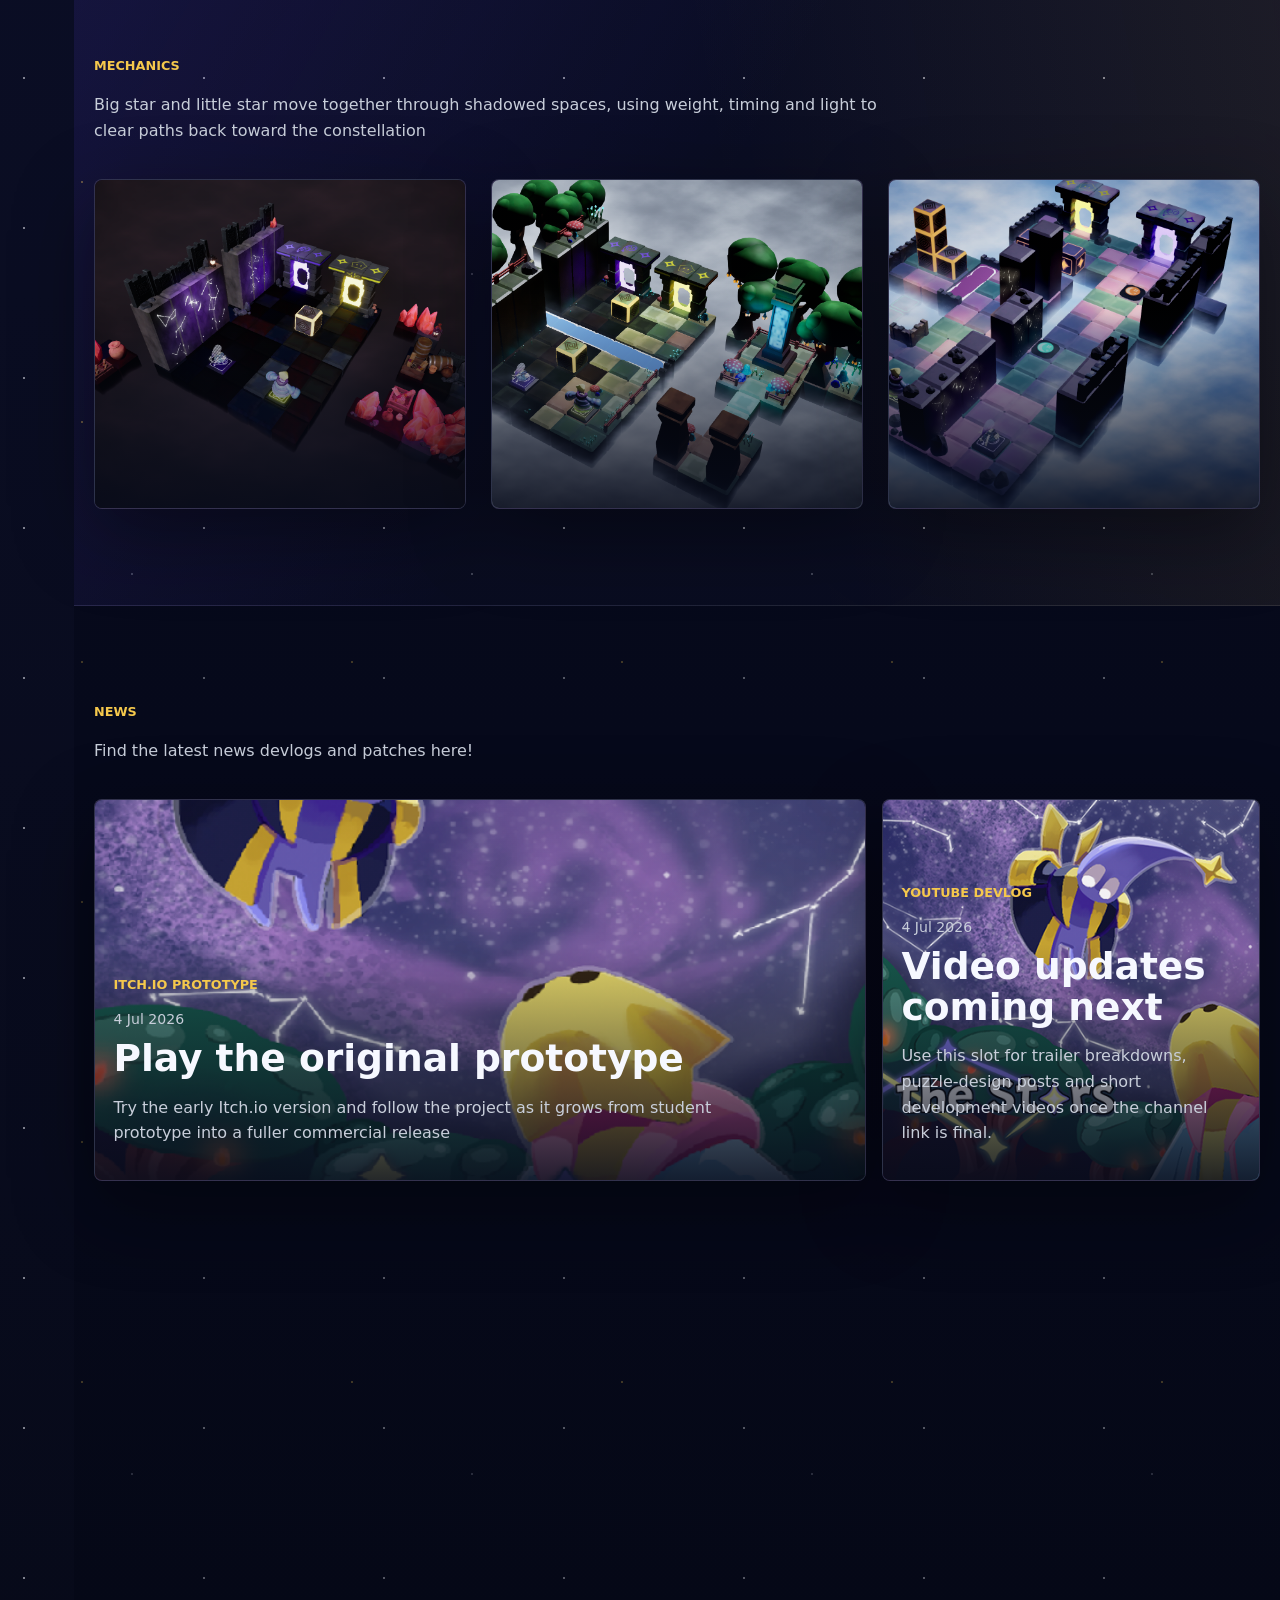
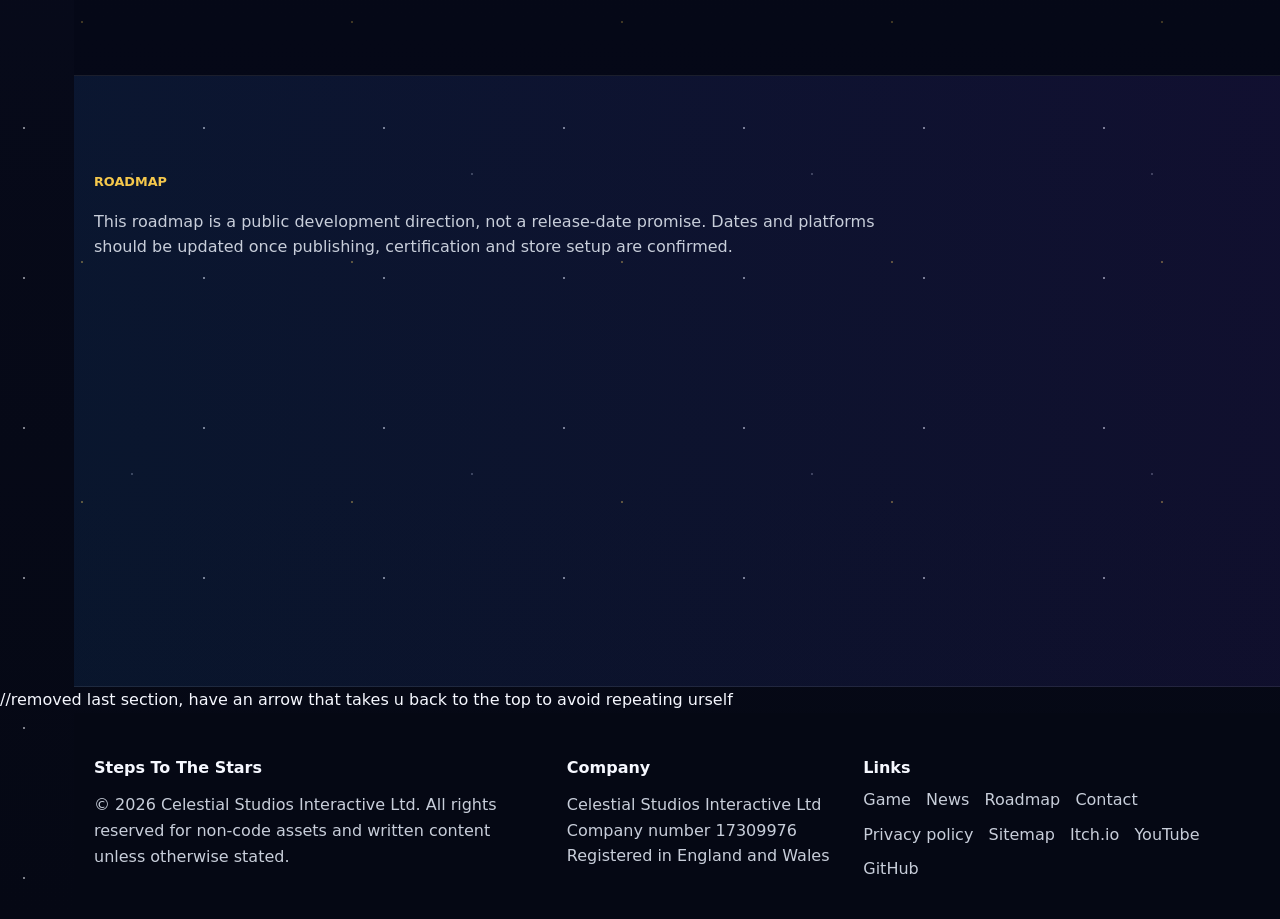
==== commit c6671886: "zac started making changes" ====
--- a/index.html
+++ b/index.html
@@ -54,7 +54,7 @@
       <div class="hero__shade" aria-hidden="true"></div>
       <div class="hero__content">
         <p class="eyebrow">Celestial Studios Interactive Ltd</p>
-        <h1 id="hero-title">Steps To The Stars</h1>
+        <h1 id="hero-title">Steps To<br><span>The Stars</span></h1>
         <p class="hero__tagline">A single player puzzle game following the journey of two stars as they climb to return to the constellation from which they have fallen</p>
         <div class="action-row" aria-label="Game platform actions">
           <!-- TODO: Replace with the final Steam store page URL. -->
@@ -62,24 +62,47 @@
           <a class="button button--secondary" href="https://zacincz.itch.io/steps-to-the-stars" rel="noopener">Play the Prototype on Itch.io</a>
         </div>
         <p class="hero__description">Little star has lost his shine, relying on big star to guide them safely through the shadows. Using her strength together they push blocks, press buttons and clear paths journeying through hand-crafted puzzles together, in the hopes of returning to the heavens.</p>
-        <p class="status-pill">Coming soon - PC first, future platforms under review</p>
-      </div>
-    </section>
-
-    <section class="wide-carousel" aria-label="Steps To The Stars image carousel">
-      <div class="wide-carousel__track" aria-hidden="true">
-        <span><img src="media/Images/Header/StepsToThestars_Steam_Banner.png" alt=""></span>
-        <span><img src="media/Images/Screenshots/HighresScreenshot00011.png" alt=""></span>
-        <span><img src="media/Images/Screenshots/Screenshot 2026-05-12 200040.png" alt=""></span>
-        <span><img src="media/Images/Screenshots/Screenshot 2026-05-12 200058.png" alt=""></span>
-      </div>
-    </section>
+        <p class="status-pill">Coming soon</p>
+      </div>
+    </section>
+
+    <div class="section-divider">
+    <div class="section-divider__line"></div>
+</div>
+
+<section class="gallery-slider">
+
+    <button class="gallery-arrow left">&#10094;</button>
+
+    <div class="gallery-window">
+
+        <div class="gallery-track">
+
+            <img src="media/Images/Header/StepsToThestars_Steam_Banner.png">
+
+            <img src="media/Images/Screenshots/HighresScreenshot00011.png">
+
+            <img src="media/Images/Screenshots/Screenshot 2026-05-12 200040.png">
+
+            <img src="media/Images/Screenshots/Screenshot 2026-05-12 200058.png">
+
+            <img src="media/Images/Screenshots/HighresScreenshot00011.png">
+
+        </div>
+
+    </div>
+
+    <button class="gallery-arrow right">&#10095;</button>
+
+
+</section>
+
+
 
     <section class="section section--media" id="features-media" aria-labelledby="features-media-title" data-spy-section="Features and Media">
       <div class="section-inner">
         <div class="section-heading">
-          <p class="section-kicker">Features and media</p>
-          <h2 id="features-media-title">Hand-crafted star puzzles, shown through the game world</h2>
+          <p class="section-kicker">Mechanics</p>
           <p>Big star and little star move together through shadowed spaces, using weight, timing and light to clear paths back toward the constellation</p>
         </div>
 
@@ -87,17 +110,14 @@
           <button class="showcase-card showcase-card--large gallery-item" type="button" data-full="media/Images/Screenshots/HighresScreenshot00011.png" data-caption="Two stars climbing through a luminous celestial path.">
             <img src="media/Images/Screenshots/HighresScreenshot00011.png" alt="Two stars climbing through a luminous celestial path.">
             <span class="showcase-card__label">Puzzle Journey</span>
-            <strong>Guide two fallen stars through connected challenges.</strong>
           </button>
           <button class="showcase-card gallery-item" type="button" data-full="media/Images/Screenshots/Screenshot 2026-05-12 200040.png" data-caption="Hand-crafted puzzle spaces built around blocks, buttons and paths.">
             <img src="media/Images/Screenshots/Screenshot 2026-05-12 200040.png" alt="A celestial puzzle space with platforms and glowing paths.">
             <span class="showcase-card__label">Hand-crafted puzzles</span>
-            <strong>Push blocks, press buttons and clear the way forward.</strong>
           </button>
           <button class="showcase-card showcase-card--silver gallery-item" type="button" data-full="media/Images/Screenshots/Screenshot 2026-05-12 200058.png" data-caption="A quiet story of light, shadow and returning home.">
             <img src="media/Images/Screenshots/Screenshot 2026-05-12 200058.png" alt="A silver-blue path leading toward a distant constellation.">
             <span class="showcase-card__label">Light and shadow</span>
-            <strong>Keep little star safe while the darkness closes in.</strong>
           </button>
         </div>
       </div>
@@ -107,7 +127,6 @@
       <div class="section-inner">
         <div class="section-heading">
           <p class="section-kicker">News</p>
-          <h2 id="news-title">Development Updates & Posts</h2>
           <p>Find the latest news devlogs and patches here!</p>
         </div>
         <div class="news-grid">
@@ -147,7 +166,6 @@
       <div class="section-inner">
         <div class="section-heading">
           <p class="section-kicker">Roadmap</p>
-          <h2 id="roadmap-title">From Itch.io prototype to wider platform plans</h2>
           <p>This roadmap is a public development direction, not a release-date promise. Dates and platforms should be updated once publishing, certification and store setup are confirmed.</p>
         </div>
         <ol class="roadmap">
@@ -174,26 +192,9 @@
         </ol>
       </div>
     </section>
-
-    <section class="section final-cta" id="follow" aria-labelledby="cta-title" data-spy-section="Follow">
-      <div class="section-inner final-cta__inner">
-        <div>
-          <p class="section-kicker">Follow development</p>
-          <h2 id="cta-title">Take the next step -></h2>
-        </div>
-        <div class="action-row">
-          <!-- TODO: Replace with final Steam URL. -->
-          <a class="button button--primary" href="https://store.steampowered.com/" rel="noopener">Wishlist on Steam</a>
-          <a class="button button--secondary" href="https://zacincz.itch.io/steps-to-the-stars" rel="noopener">Play on Itch.io</a>
-        </div>
-        <div class="follow-float-gallery" aria-hidden="true">
-          <span><img src="media/Images/Header/StepsToThestars_Steam_Banner.png" alt=""></span>
-          <span><img src="media/Images/Screenshots/HighresScreenshot00011.png" alt=""></span>
-          <span><img src="media/Images/Screenshots/Screenshot 2026-05-12 200040.png" alt=""></span>
-        </div>
-      </div>
-    </section>
   </main>
+
+  //removed last section, have an arrow that takes u back to the top to avoid repeating urself
 
   <dialog class="lightbox" id="media-lightbox" aria-labelledby="lightbox-title">
     <button class="lightbox__close" type="button" aria-label="Close media preview">Close</button>
--- a/css/site.css
+++ b/css/site.css
@@ -57,6 +57,10 @@
   z-index: -2;
 }
 
+#hero-title span{
+    display:block;
+}
+
 img,
 video {
   max-width: 100%;
@@ -363,8 +367,8 @@
 .hero__shade {
   z-index: -1;
   background:
-    linear-gradient(90deg, rgba(7, 11, 26, 0.94) 0%, rgba(7, 11, 26, 0.72) 45%, rgba(7, 11, 26, 0.22) 100%),
-    linear-gradient(0deg, rgba(7, 11, 26, 0.84), transparent 52%);
+    linear-gradient(90deg, rgba(7, 11, 26, 0.65) 0%, rgba(7, 11, 26, 0.35) 45%, rgba(7, 11, 26, 0.05) 100%),
+    linear-gradient(0deg, rgba(7, 11, 26, 0.45), transparent 90%);
 }
 
 .wide-carousel {
@@ -624,11 +628,26 @@
   color: var(--silver);
 }
 
-.showcase-grid {
-  display: grid;
-  grid-template-columns: minmax(0, 1.15fr) minmax(260px, 0.85fr);
-  grid-auto-rows: minmax(250px, 1fr);
-  gap: 1rem;
+.showcase-grid{
+
+display:grid;
+
+grid-template-columns:repeat(3,1fr);
+
+gap:25px;
+
+}
+
+.showcase-card{
+
+height:330px;
+
+}
+
+.showcase-card--large{
+
+grid-row:auto;
+
 }
 
 .showcase-card,
@@ -644,7 +663,6 @@
 }
 
 .showcase-card {
-  min-height: 250px;
   padding: 0;
   overflow: hidden;
   color: var(--white);
@@ -655,9 +673,6 @@
   transition: transform 420ms ease, opacity 420ms ease, border-color 220ms ease;
 }
 
-.showcase-card--large {
-  grid-row: span 2;
-}
 
 .showcase-card img {
   width: 100%;
@@ -681,12 +696,6 @@
 }
 
 .showcase-card__label,
-.showcase-card strong {
-  position: absolute;
-  z-index: 1;
-  left: 1rem;
-  right: 1rem;
-}
 
 .showcase-card__label {
   bottom: 4.4rem;
@@ -696,16 +705,97 @@
   text-transform: uppercase;
 }
 
-.showcase-card strong {
-  bottom: 1rem;
-  max-width: 520px;
-  font-size: clamp(1.15rem, 2.2vw, 1.7rem);
-  line-height: 1.12;
-}
-
 .showcase-card:hover {
   border-color: rgba(245, 200, 76, 0.54);
 }
+
+.section-divider{
+    height:90px;
+    display:flex;
+    justify-content:center;
+    align-items:center;
+    background:#050814;
+}
+
+.section-divider__line{
+    width:260px;
+    height:2px;
+    border-radius:2px;
+    background:linear-gradient(
+        90deg,
+        transparent,
+        var(--gold),
+        transparent
+    );
+}
+
+.gallery-slider{
+    position:relative;
+    overflow:hidden;
+    background:#050814;
+    padding:60px 0;
+}
+
+.gallery-window{
+    overflow:hidden;
+    width:100%;
+}
+
+.gallery-track{
+    display:flex;
+    transition:transform .8s cubic-bezier(.22,.61,.36,1);
+    will-change:transform;
+}
+
+.gallery-track img{
+    width:40vw;
+    height:450px;
+    object-fit:cover;
+    flex-shrink:0;
+    border-radius:8px;
+    transition:.4s;
+    cursor:pointer;
+}
+
+.gallery-track img.active{
+    transform:scale(1);
+    filter:brightness(1);
+}
+
+.gallery-track img:not(.active){
+    transform:scale(.94);
+    filter:brightness(.45);
+}
+
+.gallery-arrow{
+    position:absolute;
+    top:50%;
+    transform:translateY(-50%);
+    width:58px;
+    height:58px;
+    border:none;
+    border-radius:50%;
+    background:rgba(0,0,0,.45);
+    color:white;
+    font-size:32px;
+    cursor:pointer;
+    z-index:100;
+    transition:.25s;
+}
+
+.gallery-arrow:hover{
+    background:var(--gold);
+    color:black;
+}
+
+.gallery-arrow.left{
+    left:25px;
+}
+
+.gallery-arrow.right{
+    right:25px;
+}
+
 
 .news-grid {
   display: grid;
@@ -910,6 +1000,8 @@
   color: var(--silver);
   font-size: 1.1rem;
 }
+
+
 
 .page-hero--privacy {
   background:
@@ -1265,10 +1357,33 @@
     opacity: 1;
   }
 
-  .wide-carousel__track::after {
-    animation: none !important;
-  }
-
+.wide-carousel__track::after{
+    content:"";
+    position:absolute;
+    left:4rem;
+    right:4rem;
+    bottom:20px;
+    height:4px;
+    background:rgba(255,255,255,.2);
+    overflow:hidden;
+}
+
+.wide-carousel__track::before{
+    content:"";
+    position:absolute;
+    left:4rem;
+    bottom:20px;
+    height:4px;
+    width:calc(100% - 8rem);
+    background:var(--gold);
+    transform-origin:left;
+    animation:progressFill 6s linear infinite;
+}
+
+@keyframes progressFill{
+    from{transform:scaleX(0);}
+    to{transform:scaleX(1);}
+}
   .follow-float-gallery span {
     animation: none !important;
   }
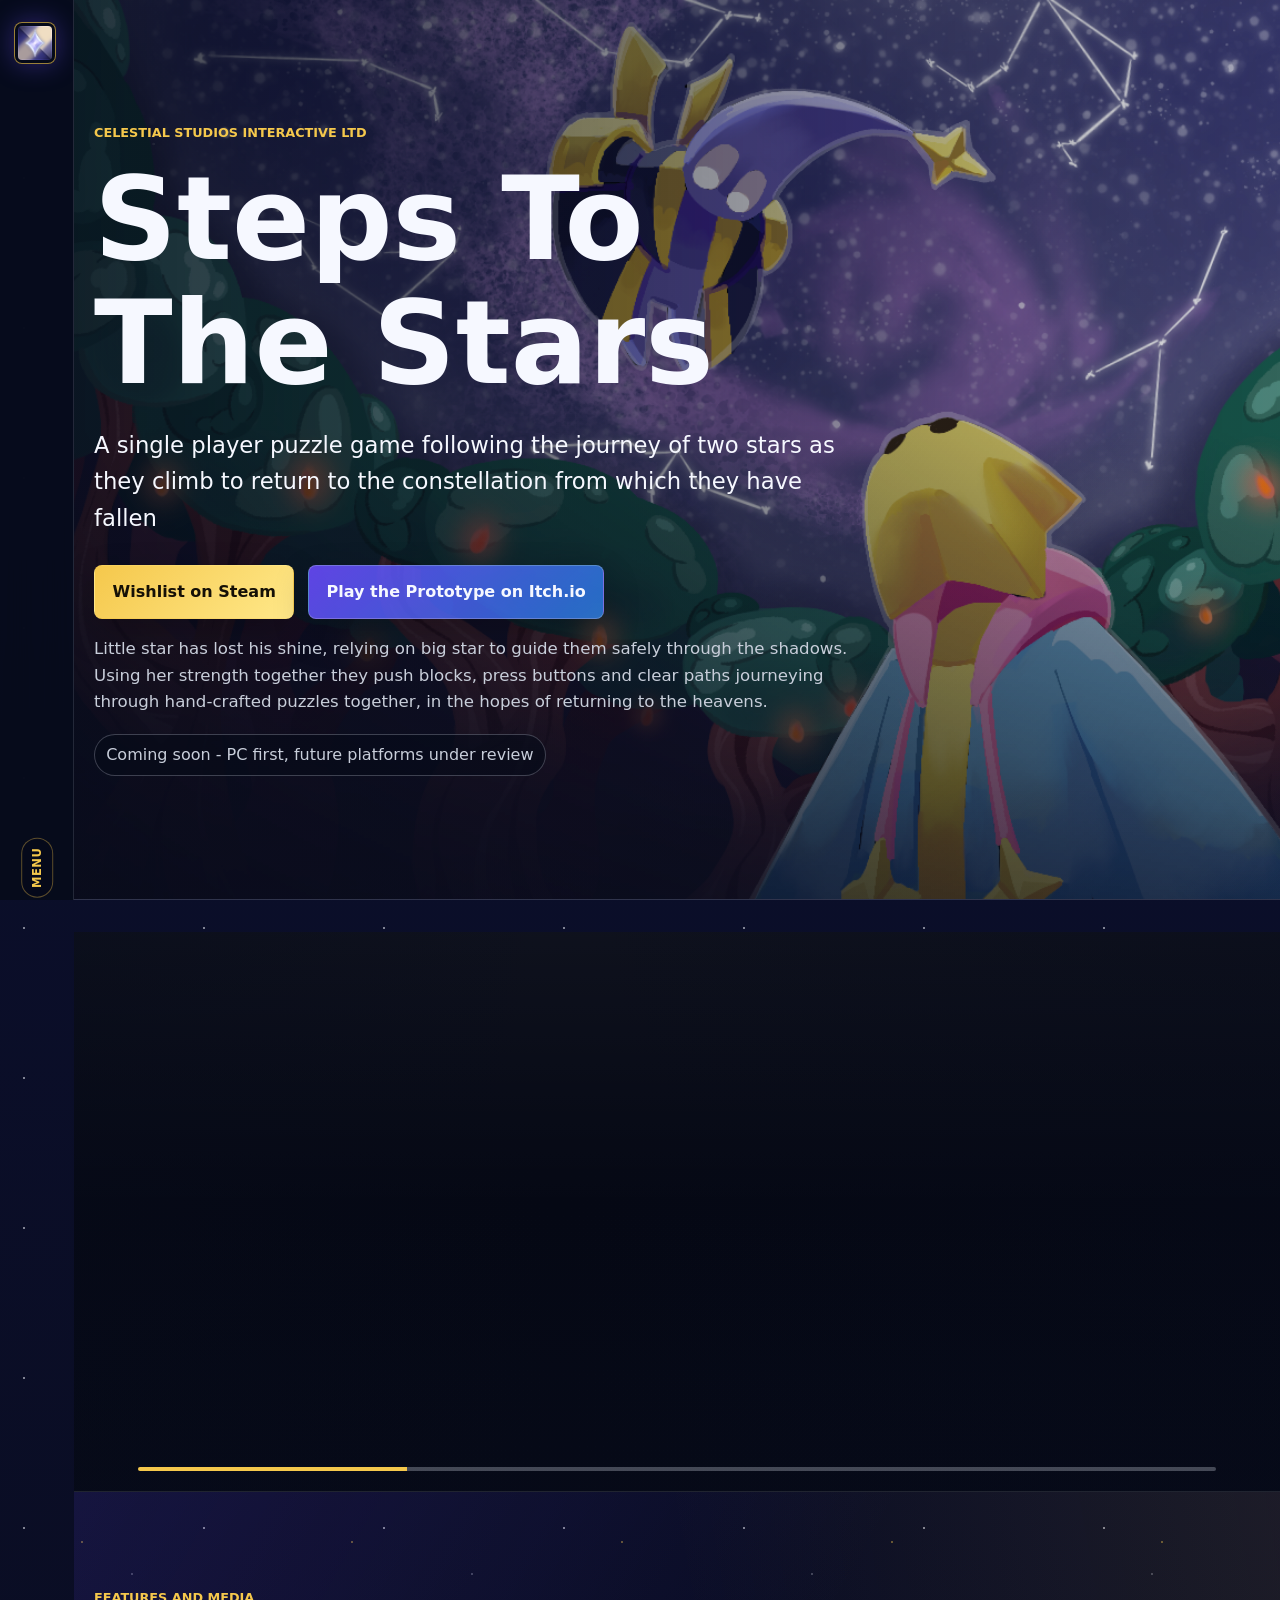
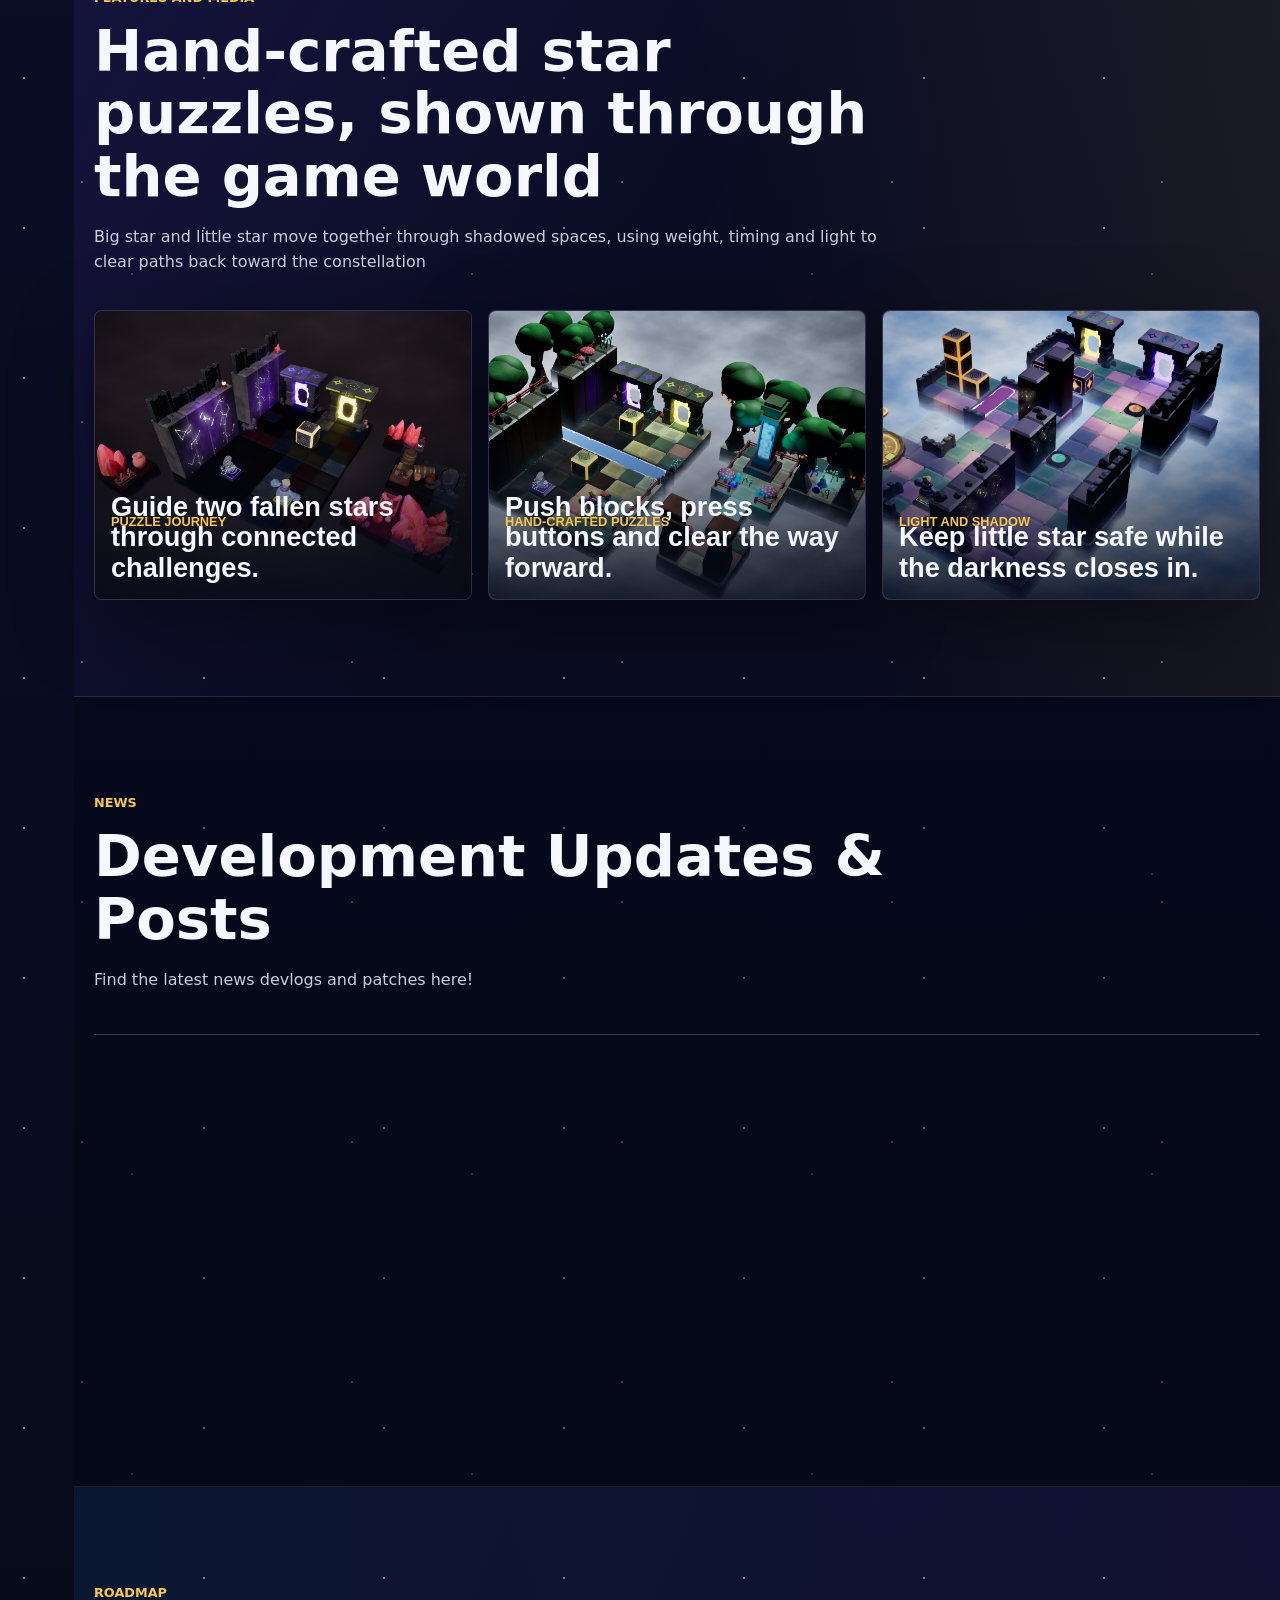
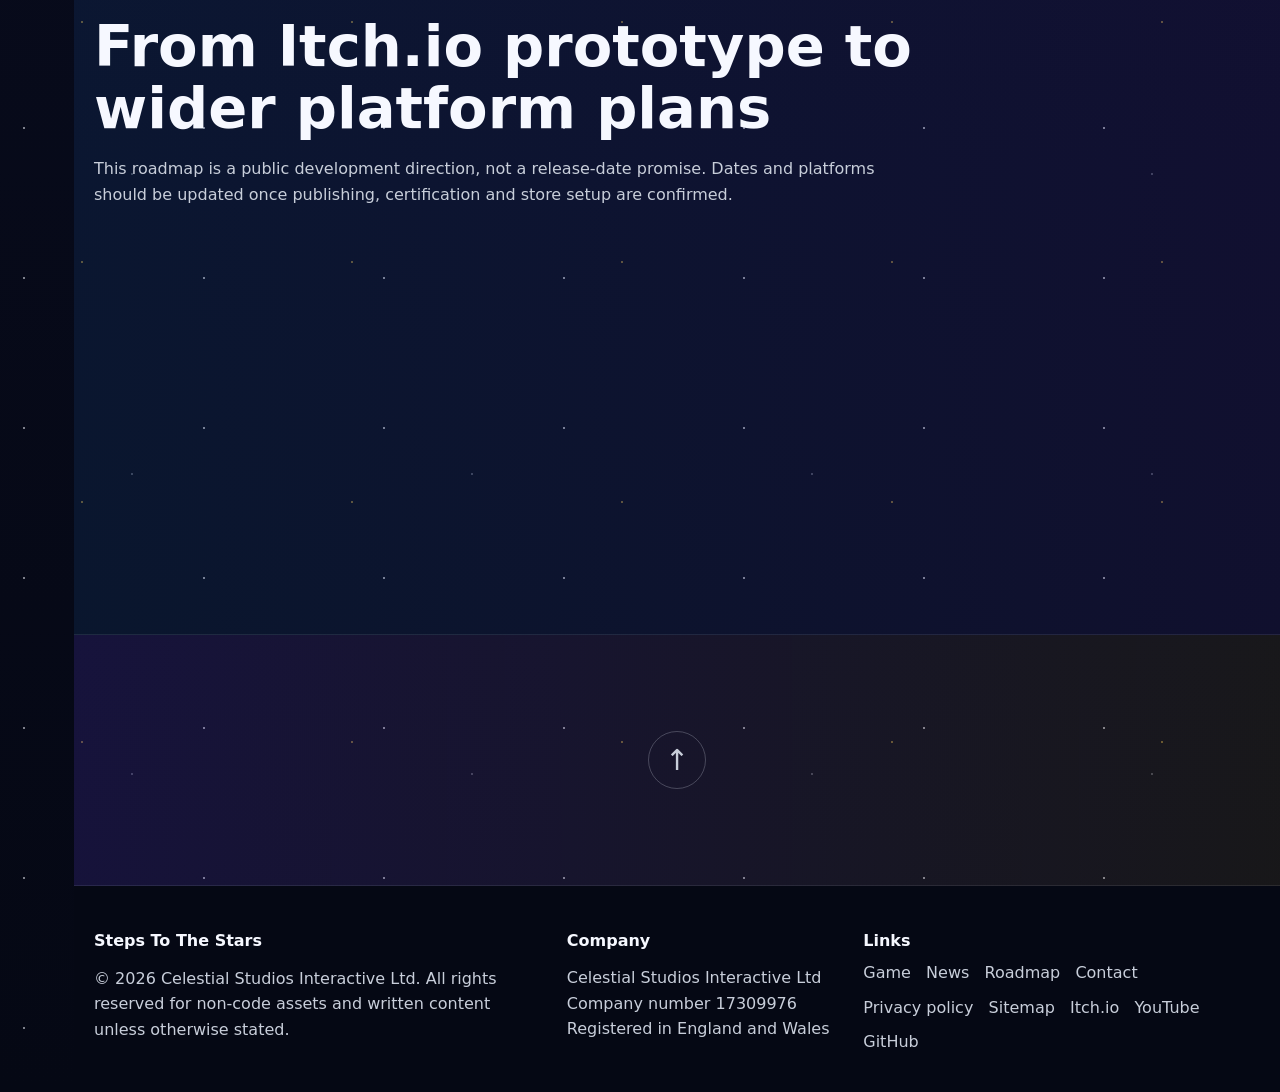
==== commit 18dcb80a: "Refine homepage layout and animations for monument-style presentation" ====
--- a/index.html
+++ b/index.html
@@ -54,7 +54,7 @@
       <div class="hero__shade" aria-hidden="true"></div>
       <div class="hero__content">
         <p class="eyebrow">Celestial Studios Interactive Ltd</p>
-        <h1 id="hero-title">Steps To<br><span>The Stars</span></h1>
+        <h1 id="hero-title">Steps To The Stars</h1>
         <p class="hero__tagline">A single player puzzle game following the journey of two stars as they climb to return to the constellation from which they have fallen</p>
         <div class="action-row" aria-label="Game platform actions">
           <!-- TODO: Replace with the final Steam store page URL. -->
@@ -62,62 +62,42 @@
           <a class="button button--secondary" href="https://zacincz.itch.io/steps-to-the-stars" rel="noopener">Play the Prototype on Itch.io</a>
         </div>
         <p class="hero__description">Little star has lost his shine, relying on big star to guide them safely through the shadows. Using her strength together they push blocks, press buttons and clear paths journeying through hand-crafted puzzles together, in the hopes of returning to the heavens.</p>
-        <p class="status-pill">Coming soon</p>
+        <p class="status-pill">Coming soon - PC first, future platforms under review</p>
       </div>
     </section>
 
-    <div class="section-divider">
-    <div class="section-divider__line"></div>
-</div>
-
-<section class="gallery-slider">
-
-    <button class="gallery-arrow left">&#10094;</button>
-
-    <div class="gallery-window">
-
-        <div class="gallery-track">
-
-            <img src="media/Images/Header/StepsToThestars_Steam_Banner.png">
-
-            <img src="media/Images/Screenshots/HighresScreenshot00011.png">
-
-            <img src="media/Images/Screenshots/Screenshot 2026-05-12 200040.png">
-
-            <img src="media/Images/Screenshots/Screenshot 2026-05-12 200058.png">
-
-            <img src="media/Images/Screenshots/HighresScreenshot00011.png">
-
-        </div>
-
-    </div>
-
-    <button class="gallery-arrow right">&#10095;</button>
-
-
-</section>
-
-
+    <section class="wide-carousel" aria-label="Steps To The Stars image carousel">
+      <div class="wide-carousel__track" aria-hidden="true">
+        <span><img src="media/Images/Header/StepsToThestars_Steam_Banner.png" alt=""></span>
+        <span><img src="media/Images/Screenshots/HighresScreenshot00011.png" alt=""></span>
+        <span><img src="media/Images/Screenshots/Screenshot 2026-05-12 200040.png" alt=""></span>
+        <span><img src="media/Images/Screenshots/Screenshot 2026-05-12 200058.png" alt=""></span>
+      </div>
+    </section>
 
     <section class="section section--media" id="features-media" aria-labelledby="features-media-title" data-spy-section="Features and Media">
       <div class="section-inner">
         <div class="section-heading">
-          <p class="section-kicker">Mechanics</p>
+          <p class="section-kicker">Features and media</p>
+          <h2 id="features-media-title">Hand-crafted star puzzles, shown through the game world</h2>
           <p>Big star and little star move together through shadowed spaces, using weight, timing and light to clear paths back toward the constellation</p>
         </div>
 
         <div class="showcase-grid">
-          <button class="showcase-card showcase-card--large gallery-item" type="button" data-full="media/Images/Screenshots/HighresScreenshot00011.png" data-caption="Two stars climbing through a luminous celestial path.">
+          <button class="showcase-card gallery-item" type="button" data-full="media/Images/Screenshots/HighresScreenshot00011.png" data-caption="Two stars climbing through a luminous celestial path.">
             <img src="media/Images/Screenshots/HighresScreenshot00011.png" alt="Two stars climbing through a luminous celestial path.">
             <span class="showcase-card__label">Puzzle Journey</span>
+            <strong>Guide two fallen stars through connected challenges.</strong>
           </button>
           <button class="showcase-card gallery-item" type="button" data-full="media/Images/Screenshots/Screenshot 2026-05-12 200040.png" data-caption="Hand-crafted puzzle spaces built around blocks, buttons and paths.">
             <img src="media/Images/Screenshots/Screenshot 2026-05-12 200040.png" alt="A celestial puzzle space with platforms and glowing paths.">
             <span class="showcase-card__label">Hand-crafted puzzles</span>
+            <strong>Push blocks, press buttons and clear the way forward.</strong>
           </button>
           <button class="showcase-card showcase-card--silver gallery-item" type="button" data-full="media/Images/Screenshots/Screenshot 2026-05-12 200058.png" data-caption="A quiet story of light, shadow and returning home.">
             <img src="media/Images/Screenshots/Screenshot 2026-05-12 200058.png" alt="A silver-blue path leading toward a distant constellation.">
             <span class="showcase-card__label">Light and shadow</span>
+            <strong>Keep little star safe while the darkness closes in.</strong>
           </button>
         </div>
       </div>
@@ -127,10 +107,11 @@
       <div class="section-inner">
         <div class="section-heading">
           <p class="section-kicker">News</p>
+          <h2 id="news-title">Development Updates & Posts</h2>
           <p>Find the latest news devlogs and patches here!</p>
         </div>
         <div class="news-grid">
-          <article class="news-card news-card--featured">
+          <article class="news-card">
             <a href="https://zacincz.itch.io/steps-to-the-stars" rel="noopener">
               <img src="media/Images/Vertical/StepsToTheStars_Thumbnail_Bigger.png" alt="Steps To The Stars thumbnail artwork.">
               <span class="news-card__meta">Itch.io Prototype</span>
@@ -166,6 +147,7 @@
       <div class="section-inner">
         <div class="section-heading">
           <p class="section-kicker">Roadmap</p>
+          <h2 id="roadmap-title">From Itch.io prototype to wider platform plans</h2>
           <p>This roadmap is a public development direction, not a release-date promise. Dates and platforms should be updated once publishing, certification and store setup are confirmed.</p>
         </div>
         <ol class="roadmap">
@@ -192,9 +174,16 @@
         </ol>
       </div>
     </section>
+
+    <section class="section section--back-to-top" id="follow" aria-labelledby="back-to-top-title" data-spy-section="Follow">
+      <div class="section-inner back-to-top__inner">
+        <h2 id="back-to-top-title" class="visually-hidden">Back to top</h2>
+        <a class="back-to-top-link" href="#game" aria-label="Back to top">
+          <span aria-hidden="true">↑</span>
+        </a>
+      </div>
+    </section>
   </main>
-
-  //removed last section, have an arrow that takes u back to the top to avoid repeating urself
 
   <dialog class="lightbox" id="media-lightbox" aria-labelledby="lightbox-title">
     <button class="lightbox__close" type="button" aria-label="Close media preview">Close</button>
--- a/css/site.css
+++ b/css/site.css
@@ -57,10 +57,6 @@
   z-index: -2;
 }
 
-#hero-title span{
-    display:block;
-}
-
 img,
 video {
   max-width: 100%;
@@ -367,12 +363,13 @@
 .hero__shade {
   z-index: -1;
   background:
-    linear-gradient(90deg, rgba(7, 11, 26, 0.65) 0%, rgba(7, 11, 26, 0.35) 45%, rgba(7, 11, 26, 0.05) 100%),
-    linear-gradient(0deg, rgba(7, 11, 26, 0.45), transparent 90%);
+    linear-gradient(90deg, rgba(7, 11, 26, 0.78) 0%, rgba(7, 11, 26, 0.5) 45%, rgba(7, 11, 26, 0.12) 100%),
+    linear-gradient(0deg, rgba(7, 11, 26, 0.62), transparent 52%);
 }
 
 .wide-carousel {
   position: relative;
+  margin-top: clamp(1rem, 2.6vw, 2rem);
   height: clamp(260px, 48vw, 560px);
   overflow: hidden;
   border-bottom: 1px solid rgba(200, 206, 218, 0.14);
@@ -391,7 +388,7 @@
 .wide-carousel__track span {
   opacity: 0;
   transform: scale(1.04);
-  animation: galleryRotate 24s ease-in-out infinite;
+  animation: galleryRotate 24s linear infinite;
 }
 
 .wide-carousel__track span:nth-child(1) {
@@ -441,18 +438,13 @@
 }
 
 @keyframes galleryRotate {
-  0% {
-    opacity: 0;
-    transform: scale(1.04);
-  }
-
-  8%,
-  25% {
+  0%,
+  24.99% {
     opacity: 0.82;
     transform: scale(1);
   }
 
-  33%,
+  25%,
   100% {
     opacity: 0;
     transform: scale(1.04);
@@ -628,26 +620,11 @@
   color: var(--silver);
 }
 
-.showcase-grid{
-
-display:grid;
-
-grid-template-columns:repeat(3,1fr);
-
-gap:25px;
-
-}
-
-.showcase-card{
-
-height:330px;
-
-}
-
-.showcase-card--large{
-
-grid-row:auto;
-
+.showcase-grid {
+  display: grid;
+  grid-template-columns: repeat(3, minmax(0, 1fr));
+  grid-auto-rows: minmax(290px, 1fr);
+  gap: 1rem;
 }
 
 .showcase-card,
@@ -663,6 +640,7 @@
 }
 
 .showcase-card {
+  min-height: 250px;
   padding: 0;
   overflow: hidden;
   color: var(--white);
@@ -673,6 +651,9 @@
   transition: transform 420ms ease, opacity 420ms ease, border-color 220ms ease;
 }
 
+.showcase-card--large {
+  grid-row: auto;
+}
 
 .showcase-card img {
   width: 100%;
@@ -696,6 +677,12 @@
 }
 
 .showcase-card__label,
+.showcase-card strong {
+  position: absolute;
+  z-index: 1;
+  left: 1rem;
+  right: 1rem;
+}
 
 .showcase-card__label {
   bottom: 4.4rem;
@@ -705,106 +692,36 @@
   text-transform: uppercase;
 }
 
+.showcase-card strong {
+  bottom: 1rem;
+  max-width: 520px;
+  font-size: clamp(1.15rem, 2.2vw, 1.7rem);
+  line-height: 1.12;
+}
+
 .showcase-card:hover {
   border-color: rgba(245, 200, 76, 0.54);
 }
-
-.section-divider{
-    height:90px;
-    display:flex;
-    justify-content:center;
-    align-items:center;
-    background:#050814;
-}
-
-.section-divider__line{
-    width:260px;
-    height:2px;
-    border-radius:2px;
-    background:linear-gradient(
-        90deg,
-        transparent,
-        var(--gold),
-        transparent
-    );
-}
-
-.gallery-slider{
-    position:relative;
-    overflow:hidden;
-    background:#050814;
-    padding:60px 0;
-}
-
-.gallery-window{
-    overflow:hidden;
-    width:100%;
-}
-
-.gallery-track{
-    display:flex;
-    transition:transform .8s cubic-bezier(.22,.61,.36,1);
-    will-change:transform;
-}
-
-.gallery-track img{
-    width:40vw;
-    height:450px;
-    object-fit:cover;
-    flex-shrink:0;
-    border-radius:8px;
-    transition:.4s;
-    cursor:pointer;
-}
-
-.gallery-track img.active{
-    transform:scale(1);
-    filter:brightness(1);
-}
-
-.gallery-track img:not(.active){
-    transform:scale(.94);
-    filter:brightness(.45);
-}
-
-.gallery-arrow{
-    position:absolute;
-    top:50%;
-    transform:translateY(-50%);
-    width:58px;
-    height:58px;
-    border:none;
-    border-radius:50%;
-    background:rgba(0,0,0,.45);
-    color:white;
-    font-size:32px;
-    cursor:pointer;
-    z-index:100;
-    transition:.25s;
-}
-
-.gallery-arrow:hover{
-    background:var(--gold);
-    color:black;
-}
-
-.gallery-arrow.left{
-    left:25px;
-}
-
-.gallery-arrow.right{
-    right:25px;
-}
-
 
 .news-grid {
   display: grid;
   grid-template-columns: repeat(3, minmax(0, 1fr));
   gap: 1rem;
+  position: relative;
+  padding-top: 1.25rem;
+}
+
+.news-grid::before {
+  content: "";
+  position: absolute;
+  top: 0.4rem;
+  left: 0;
+  right: 0;
+  border-top: 1px solid rgba(200, 206, 218, 0.26);
 }
 
 .news-card {
-  min-height: 380px;
+  min-height: 340px;
   overflow: hidden;
   transform: translateY(16px);
   opacity: 0;
@@ -812,7 +729,7 @@
 }
 
 .news-card--featured {
-  grid-column: span 2;
+  grid-column: auto;
 }
 
 .news-card a {
@@ -877,6 +794,18 @@
   transition: transform 420ms ease, opacity 420ms ease;
 }
 
+.roadmap li:nth-child(2) {
+  animation-delay: -4.5s;
+}
+
+.roadmap li:nth-child(3) {
+  animation-delay: -9s;
+}
+
+.roadmap li:nth-child(4) {
+  animation-delay: -13.5s;
+}
+
 .roadmap__step {
   display: inline-flex;
   margin-bottom: 1.6rem;
@@ -946,8 +875,17 @@
 .showcase-card.is-visible,
 .news-card.is-visible,
 .roadmap li.is-visible {
+  opacity: 1;
+}
+
+.showcase-card.is-visible,
+.news-card.is-visible {
   transform: translateY(0);
-  opacity: 1;
+}
+
+.roadmap li.is-visible {
+  transform: translate3d(0, 0, 0);
+  animation: galleryDrift 18s ease-in-out infinite;
 }
 
 .contact-panel,
@@ -1001,8 +939,6 @@
   font-size: 1.1rem;
 }
 
-
-
 .page-hero--privacy {
   background:
     linear-gradient(120deg, rgba(245, 200, 76, 0.14), transparent 45%),
@@ -1040,13 +976,33 @@
   color: var(--gold);
 }
 
-.final-cta {
+.section--back-to-top {
   background: linear-gradient(90deg, rgba(108, 75, 255, 0.16), rgba(245, 200, 76, 0.08));
 }
 
-.final-cta__inner {
-  grid-template-columns: minmax(0, 0.8fr) minmax(240px, 0.42fr) minmax(300px, 0.78fr);
+.back-to-top__inner {
+  display: flex;
+  justify-content: center;
+}
+
+.back-to-top-link {
+  display: inline-flex;
   align-items: center;
+  justify-content: center;
+  width: 58px;
+  height: 58px;
+  border: 1px solid rgba(200, 206, 218, 0.28);
+  border-radius: 999px;
+  color: var(--silver);
+  font-size: 1.8rem;
+  text-decoration: none;
+  transition: border-color 200ms ease, color 200ms ease, transform 200ms ease;
+}
+
+.back-to-top-link:hover {
+  border-color: rgba(245, 200, 76, 0.54);
+  color: var(--gold);
+  transform: translateY(-2px);
 }
 
 .site-footer {
@@ -1255,8 +1211,8 @@
 
   .hero__shade {
     background:
-      linear-gradient(90deg, rgba(7, 11, 26, 0.94), rgba(7, 11, 26, 0.72)),
-      linear-gradient(0deg, rgba(7, 11, 26, 0.72), transparent 50%);
+      linear-gradient(90deg, rgba(7, 11, 26, 0.82), rgba(7, 11, 26, 0.52)),
+      linear-gradient(0deg, rgba(7, 11, 26, 0.62), transparent 50%);
   }
 
   .wide-carousel {
@@ -1297,10 +1253,15 @@
   }
 
   .showcase-grid,
-  .news-grid,
   .roadmap,
   .footer-grid {
     grid-template-columns: 1fr;
+  }
+
+  .news-grid {
+    grid-template-columns: repeat(3, minmax(240px, 1fr));
+    overflow-x: auto;
+    padding-bottom: 0.5rem;
   }
 
   .showcase-card--large,
@@ -1357,33 +1318,10 @@
     opacity: 1;
   }
 
-.wide-carousel__track::after{
-    content:"";
-    position:absolute;
-    left:4rem;
-    right:4rem;
-    bottom:20px;
-    height:4px;
-    background:rgba(255,255,255,.2);
-    overflow:hidden;
-}
-
-.wide-carousel__track::before{
-    content:"";
-    position:absolute;
-    left:4rem;
-    bottom:20px;
-    height:4px;
-    width:calc(100% - 8rem);
-    background:var(--gold);
-    transform-origin:left;
-    animation:progressFill 6s linear infinite;
-}
-
-@keyframes progressFill{
-    from{transform:scaleX(0);}
-    to{transform:scaleX(1);}
-}
+  .wide-carousel__track::after {
+    animation: none !important;
+  }
+
   .follow-float-gallery span {
     animation: none !important;
   }
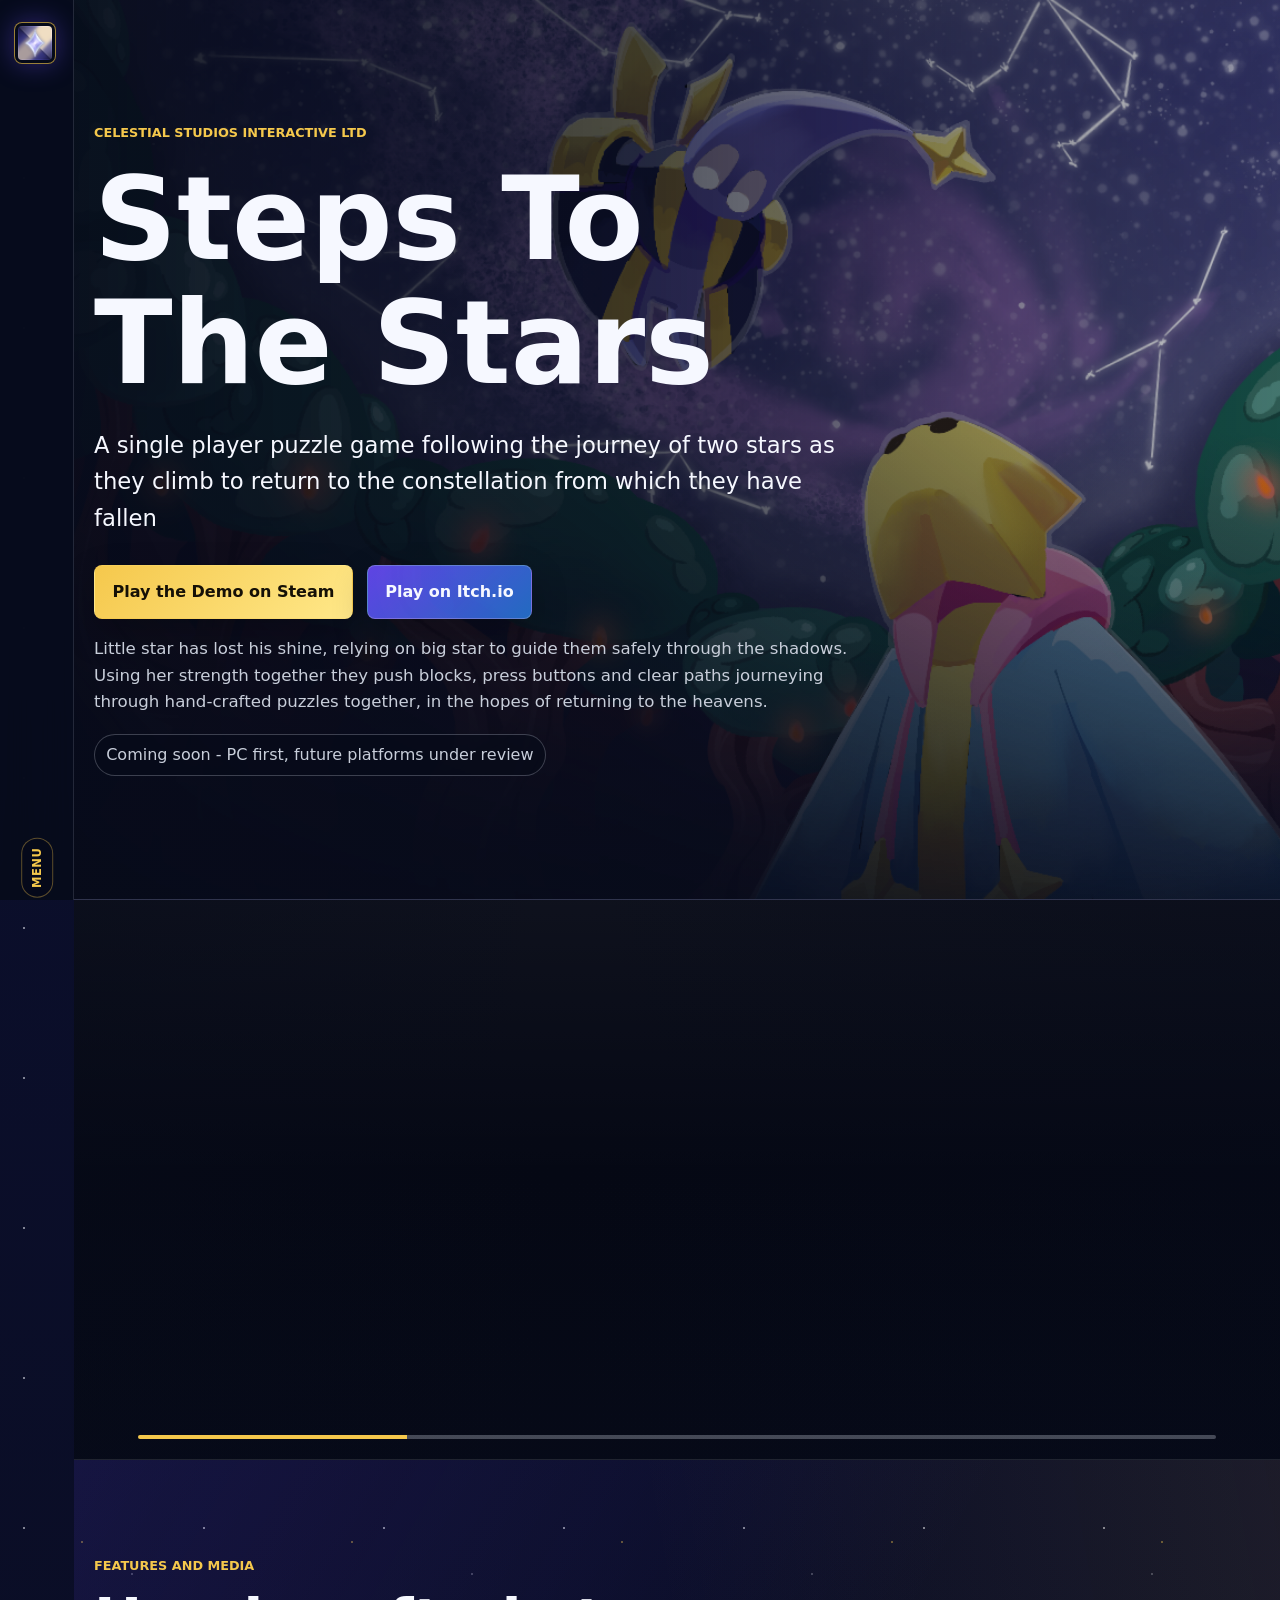
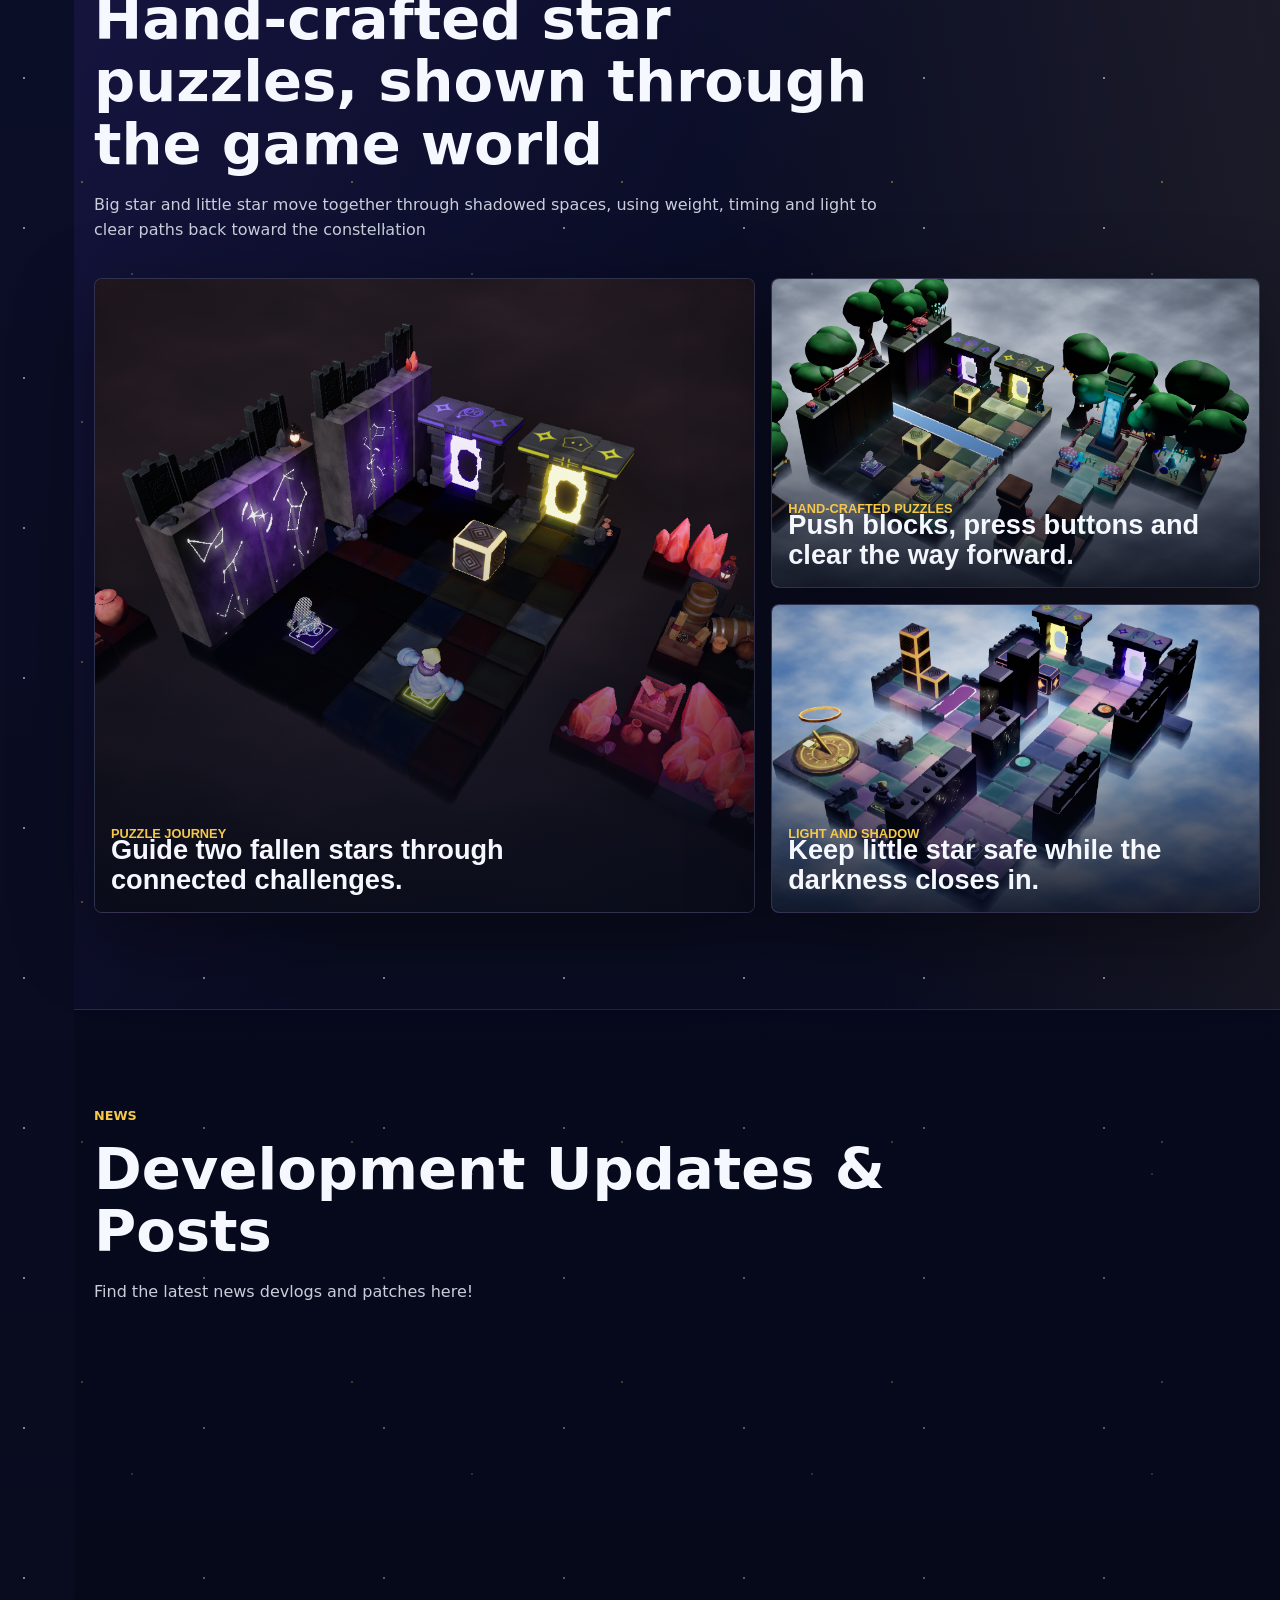
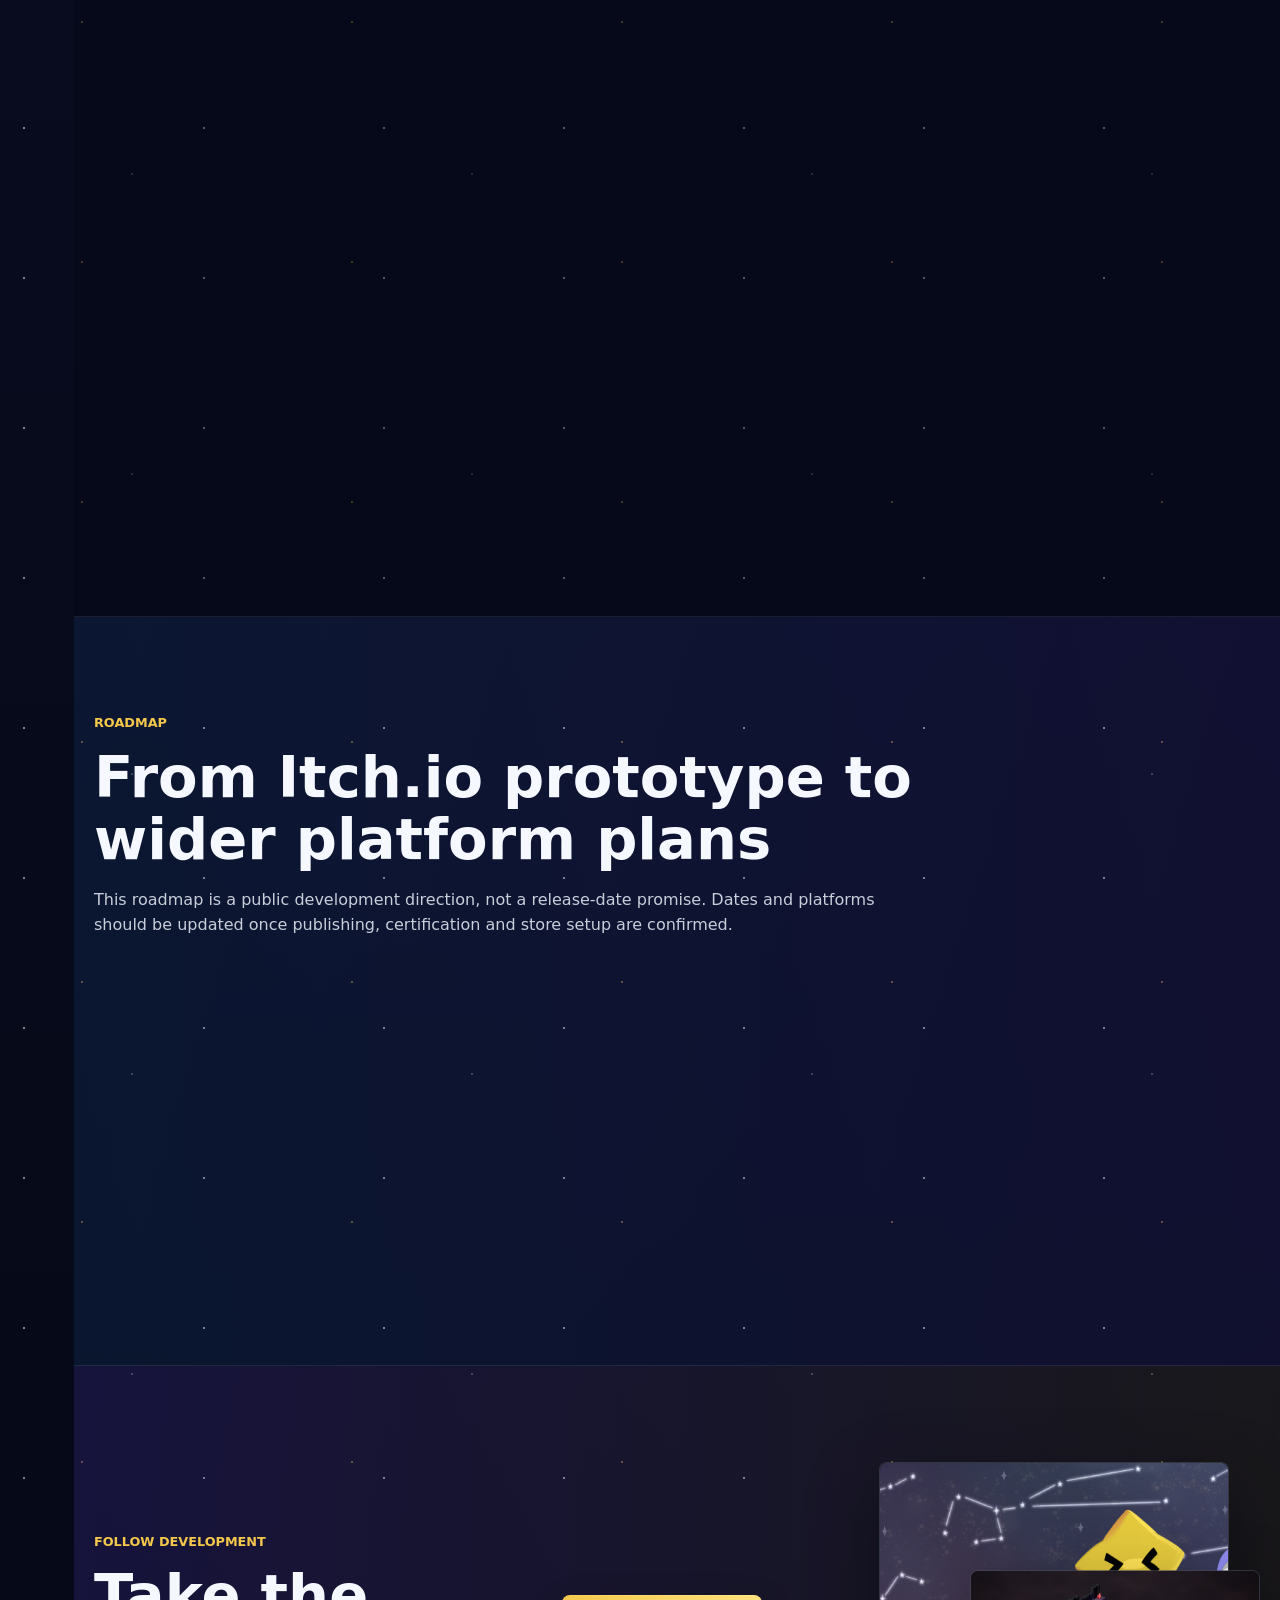
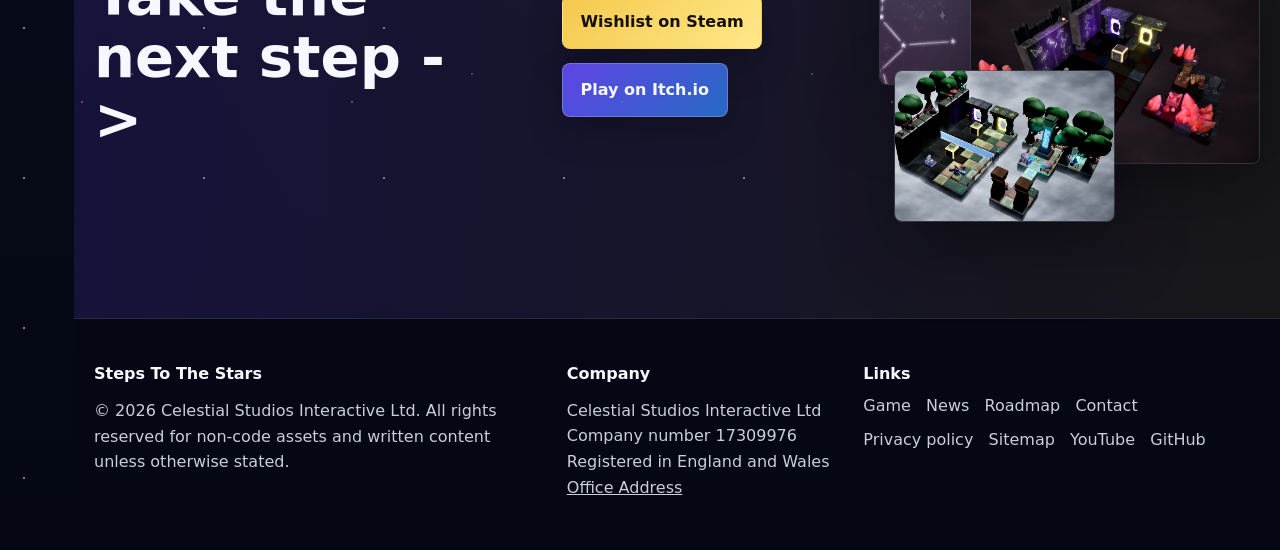
==== commit e64eb6c0: "Steam Release Update Updated some links and improved the roadmap and prototype info  Also added an o" ====
--- a/index.html
+++ b/index.html
@@ -57,9 +57,8 @@
         <h1 id="hero-title">Steps To The Stars</h1>
         <p class="hero__tagline">A single player puzzle game following the journey of two stars as they climb to return to the constellation from which they have fallen</p>
         <div class="action-row" aria-label="Game platform actions">
-          <!-- TODO: Replace with the final Steam store page URL. -->
-          <a class="button button--primary" href="https://store.steampowered.com/" rel="noopener">Wishlist on Steam</a>
-          <a class="button button--secondary" href="https://zacincz.itch.io/steps-to-the-stars" rel="noopener">Play the Prototype on Itch.io</a>
+          <a class="button button--primary" href="https://store.steampowered.com/app/4926600/Steps_To_The_Stars/" rel="noopener">Play the Demo on Steam</a>
+          <a class="button button--secondary" href="https://zacincz.itch.io/steps-to-the-stars" rel="noopener">Play on Itch.io</a>
         </div>
         <p class="hero__description">Little star has lost his shine, relying on big star to guide them safely through the shadows. Using her strength together they push blocks, press buttons and clear paths journeying through hand-crafted puzzles together, in the hopes of returning to the heavens.</p>
         <p class="status-pill">Coming soon - PC first, future platforms under review</p>
@@ -84,7 +83,7 @@
         </div>
 
         <div class="showcase-grid">
-          <button class="showcase-card gallery-item" type="button" data-full="media/Images/Screenshots/HighresScreenshot00011.png" data-caption="Two stars climbing through a luminous celestial path.">
+          <button class="showcase-card showcase-card--large gallery-item" type="button" data-full="media/Images/Screenshots/HighresScreenshot00011.png" data-caption="Two stars climbing through a luminous celestial path.">
             <img src="media/Images/Screenshots/HighresScreenshot00011.png" alt="Two stars climbing through a luminous celestial path.">
             <span class="showcase-card__label">Puzzle Journey</span>
             <strong>Guide two fallen stars through connected challenges.</strong>
@@ -111,23 +110,26 @@
           <p>Find the latest news devlogs and patches here!</p>
         </div>
         <div class="news-grid">
-          <article class="news-card">
-            <a href="https://zacincz.itch.io/steps-to-the-stars" rel="noopener">
-              <img src="media/Images/Vertical/StepsToTheStars_Thumbnail_Bigger.png" alt="Steps To The Stars thumbnail artwork.">
-              <span class="news-card__meta">Itch.io Prototype</span>
+          <article class="news-card news-card--featured">
+            <img src="media/Images/Vertical/StepsToTheStars_Thumbnail_Bigger.png" alt="Steps To The Stars thumbnail artwork.">
+            <div class="news-card__content">
+              <span class="news-card__meta">University Submission</span>
               <time datetime="2026-07-04">4 Jul 2026</time>
               <h3>Play the original prototype</h3>
-              <p>Try the early Itch.io version and follow the project as it grows from student prototype into a fuller commercial release</p>
-            </a>
+              <p>Where the project began: Try the early version we submitted to the Staffs Game Jam. Originally, it was going to stay as a student proof of concept. However, we decided to expand it into a professional commercial release.</p>
+              <div class="news-card__actions">
+                <a class="button button--primary" href="https://na.folderfort.com/drive/s/sLFUNbBFrSHaPwDLoGU4fI5yOUSvyz" rel="noopener">Windows</a>
+                <a class="button button--secondary" href="https://na.folderfort.com/drive/s/J8tYyLjZ32LSlTTy57hAHQKkltMj4V" rel="noopener">Android</a>
+              </div>
+            </div>
           </article>
           <article class="news-card">
-            <!-- TODO: Replace with the final YouTube devlog or channel URL. -->
-            <a href="https://www.youtube.com/results?search_query=Steps+to+the+Stars+devlog" rel="noopener">
+            <a href="https://www.youtube.com/@CelestialStudiosGameDev" rel="noopener">
               <img src="media/Images/Header/StepsToThestars_Steam_Header.png" alt="Steps To The Stars header artwork for a YouTube development update.">
               <span class="news-card__meta">YouTube Devlog</span>
               <time datetime="2026-07-04">4 Jul 2026</time>
               <h3>Video updates coming next</h3>
-              <p>Use this slot for trailer breakdowns, puzzle-design posts and short development videos once the channel link is final.</p>
+              <p>Checkout our YouTube channel.</p>
             </a>
           </article>
           <article class="news-card">
@@ -151,18 +153,18 @@
           <p>This roadmap is a public development direction, not a release-date promise. Dates and platforms should be updated once publishing, certification and store setup are confirmed.</p>
         </div>
         <ol class="roadmap">
-          <li>
-            <span class="roadmap__step">01</span>
+          <li style="background-color:#00ff28;">
+          <span class="roadmap__step">01   --  Completed</span>
             <h3>Prototype on Itch.io</h3>
             <p>Keep the early version available as a reference point for feedback, playtesting and community interest.</p>
           </li>
-          <li>
-            <span class="roadmap__step">02</span>
+          <li style="background-color:#00ff28;">
+            <span class="roadmap__step">02   --  Completed</span>
             <h3>PC store preparation</h3>
             <p>Prepare trailer assets, screenshots, Steam page copy, controller notes and the first commercial release plan.</p>
           </li>
-          <li>
-            <span class="roadmap__step">03</span>
+          <li style="background-color:#ff00d7;">
+            <span class="roadmap__step">03   --  In Progress</span>
             <h3>Mobile and platform requirements</h3>
             <p>Review Google Play and Apple requirements, including privacy disclosures, store metadata, testing and platform services.</p>
           </li>
@@ -170,17 +172,25 @@
             <span class="roadmap__step">04</span>
             <h3>Console ambition</h3>
             <p>Explore the practical path toward console releases, including Xbox publishing steps, certification work and platform-specific QA.</p>
-          </li>
         </ol>
       </div>
     </section>
 
-    <section class="section section--back-to-top" id="follow" aria-labelledby="back-to-top-title" data-spy-section="Follow">
-      <div class="section-inner back-to-top__inner">
-        <h2 id="back-to-top-title" class="visually-hidden">Back to top</h2>
-        <a class="back-to-top-link" href="#game" aria-label="Back to top">
-          <span aria-hidden="true">↑</span>
-        </a>
+    <section class="section final-cta" id="follow" aria-labelledby="cta-title" data-spy-section="Follow">
+      <div class="section-inner final-cta__inner">
+        <div>
+          <p class="section-kicker">Follow development</p>
+          <h2 id="cta-title">Take the next step -></h2>
+        </div>
+        <div class="action-row">
+          <a class="button button--primary" href="https://www.youtube.com/watch?v=FyGiZL3BGVk" rel="noopener">Wishlist on Steam</a>
+          <a class="button button--secondary" href="https://zacincz.itch.io/steps-to-the-stars" rel="noopener">Play on Itch.io</a>
+        </div>
+        <div class="follow-float-gallery" aria-hidden="true">
+          <span><img src="media/Images/Header/StepsToThestars_Steam_Banner.png" alt=""></span>
+          <span><img src="media/Images/Screenshots/HighresScreenshot00011.png" alt=""></span>
+          <span><img src="media/Images/Screenshots/Screenshot 2026-05-12 200040.png" alt=""></span>
+        </div>
       </div>
     </section>
   </main>
--- a/css/site.css
+++ b/css/site.css
@@ -363,13 +363,12 @@
 .hero__shade {
   z-index: -1;
   background:
-    linear-gradient(90deg, rgba(7, 11, 26, 0.78) 0%, rgba(7, 11, 26, 0.5) 45%, rgba(7, 11, 26, 0.12) 100%),
-    linear-gradient(0deg, rgba(7, 11, 26, 0.62), transparent 52%);
+    linear-gradient(90deg, rgba(7, 11, 26, 0.94) 0%, rgba(7, 11, 26, 0.72) 45%, rgba(7, 11, 26, 0.22) 100%),
+    linear-gradient(0deg, rgba(7, 11, 26, 0.84), transparent 52%);
 }
 
 .wide-carousel {
   position: relative;
-  margin-top: clamp(1rem, 2.6vw, 2rem);
   height: clamp(260px, 48vw, 560px);
   overflow: hidden;
   border-bottom: 1px solid rgba(200, 206, 218, 0.14);
@@ -388,7 +387,7 @@
 .wide-carousel__track span {
   opacity: 0;
   transform: scale(1.04);
-  animation: galleryRotate 24s linear infinite;
+  animation: galleryRotate 24s ease-in-out infinite;
 }
 
 .wide-carousel__track span:nth-child(1) {
@@ -438,13 +437,18 @@
 }
 
 @keyframes galleryRotate {
-  0%,
-  24.99% {
+  0% {
+    opacity: 0;
+    transform: scale(1.04);
+  }
+
+  8%,
+  25% {
     opacity: 0.82;
     transform: scale(1);
   }
 
-  25%,
+  33%,
   100% {
     opacity: 0;
     transform: scale(1.04);
@@ -622,8 +626,8 @@
 
 .showcase-grid {
   display: grid;
-  grid-template-columns: repeat(3, minmax(0, 1fr));
-  grid-auto-rows: minmax(290px, 1fr);
+  grid-template-columns: minmax(0, 1.15fr) minmax(260px, 0.85fr);
+  grid-auto-rows: minmax(250px, 1fr);
   gap: 1rem;
 }
 
@@ -652,7 +656,7 @@
 }
 
 .showcase-card--large {
-  grid-row: auto;
+  grid-row: span 2;
 }
 
 .showcase-card img {
@@ -668,7 +672,8 @@
 }
 
 .showcase-card::after,
-.news-card a::after {
+.news-card > a::after,
+.news-card__content::after {
   content: "";
   position: absolute;
   inset: 0;
@@ -707,21 +712,10 @@
   display: grid;
   grid-template-columns: repeat(3, minmax(0, 1fr));
   gap: 1rem;
-  position: relative;
-  padding-top: 1.25rem;
-}
-
-.news-grid::before {
-  content: "";
-  position: absolute;
-  top: 0.4rem;
-  left: 0;
-  right: 0;
-  border-top: 1px solid rgba(200, 206, 218, 0.26);
 }
 
 .news-card {
-  min-height: 340px;
+  min-height: 380px;
   overflow: hidden;
   transform: translateY(16px);
   opacity: 0;
@@ -729,14 +723,16 @@
 }
 
 .news-card--featured {
-  grid-column: auto;
-}
-
-.news-card a {
+  grid-column: span 2;
+}
+
+.news-card > a,
+.news-card__content {
   position: relative;
   min-height: inherit;
   display: grid;
   align-content: end;
+  gap: 0.35rem;
   padding: 1.15rem;
   color: var(--white);
   text-decoration: none;
@@ -771,6 +767,21 @@
 .news-card p {
   max-width: 620px;
   color: var(--silver);
+}
+
+.news-card__actions {
+  position: relative;
+  z-index: 1;
+  display: flex;
+  flex-wrap: wrap;
+  gap: 0.65rem;
+  margin-top: 0.9rem;
+}
+
+.news-card__actions .button {
+  min-height: 42px;
+  padding: 0.6rem 0.95rem;
+  box-shadow: none;
 }
 
 .news-card:hover {
@@ -792,18 +803,6 @@
   transform: translateY(16px);
   opacity: 0;
   transition: transform 420ms ease, opacity 420ms ease;
-}
-
-.roadmap li:nth-child(2) {
-  animation-delay: -4.5s;
-}
-
-.roadmap li:nth-child(3) {
-  animation-delay: -9s;
-}
-
-.roadmap li:nth-child(4) {
-  animation-delay: -13.5s;
 }
 
 .roadmap__step {
@@ -875,17 +874,8 @@
 .showcase-card.is-visible,
 .news-card.is-visible,
 .roadmap li.is-visible {
+  transform: translateY(0);
   opacity: 1;
-}
-
-.showcase-card.is-visible,
-.news-card.is-visible {
-  transform: translateY(0);
-}
-
-.roadmap li.is-visible {
-  transform: translate3d(0, 0, 0);
-  animation: galleryDrift 18s ease-in-out infinite;
 }
 
 .contact-panel,
@@ -976,33 +966,13 @@
   color: var(--gold);
 }
 
-.section--back-to-top {
+.final-cta {
   background: linear-gradient(90deg, rgba(108, 75, 255, 0.16), rgba(245, 200, 76, 0.08));
 }
 
-.back-to-top__inner {
-  display: flex;
-  justify-content: center;
-}
-
-.back-to-top-link {
-  display: inline-flex;
+.final-cta__inner {
+  grid-template-columns: minmax(0, 0.8fr) minmax(240px, 0.42fr) minmax(300px, 0.78fr);
   align-items: center;
-  justify-content: center;
-  width: 58px;
-  height: 58px;
-  border: 1px solid rgba(200, 206, 218, 0.28);
-  border-radius: 999px;
-  color: var(--silver);
-  font-size: 1.8rem;
-  text-decoration: none;
-  transition: border-color 200ms ease, color 200ms ease, transform 200ms ease;
-}
-
-.back-to-top-link:hover {
-  border-color: rgba(245, 200, 76, 0.54);
-  color: var(--gold);
-  transform: translateY(-2px);
 }
 
 .site-footer {
@@ -1211,8 +1181,8 @@
 
   .hero__shade {
     background:
-      linear-gradient(90deg, rgba(7, 11, 26, 0.82), rgba(7, 11, 26, 0.52)),
-      linear-gradient(0deg, rgba(7, 11, 26, 0.62), transparent 50%);
+      linear-gradient(90deg, rgba(7, 11, 26, 0.94), rgba(7, 11, 26, 0.72)),
+      linear-gradient(0deg, rgba(7, 11, 26, 0.72), transparent 50%);
   }
 
   .wide-carousel {
@@ -1253,15 +1223,10 @@
   }
 
   .showcase-grid,
+  .news-grid,
   .roadmap,
   .footer-grid {
     grid-template-columns: 1fr;
-  }
-
-  .news-grid {
-    grid-template-columns: repeat(3, minmax(240px, 1fr));
-    overflow-x: auto;
-    padding-bottom: 0.5rem;
   }
 
   .showcase-card--large,
@@ -1271,7 +1236,8 @@
   }
 
   .news-card,
-  .news-card a {
+  .news-card > a,
+  .news-card__content {
     min-height: 330px;
   }
 
